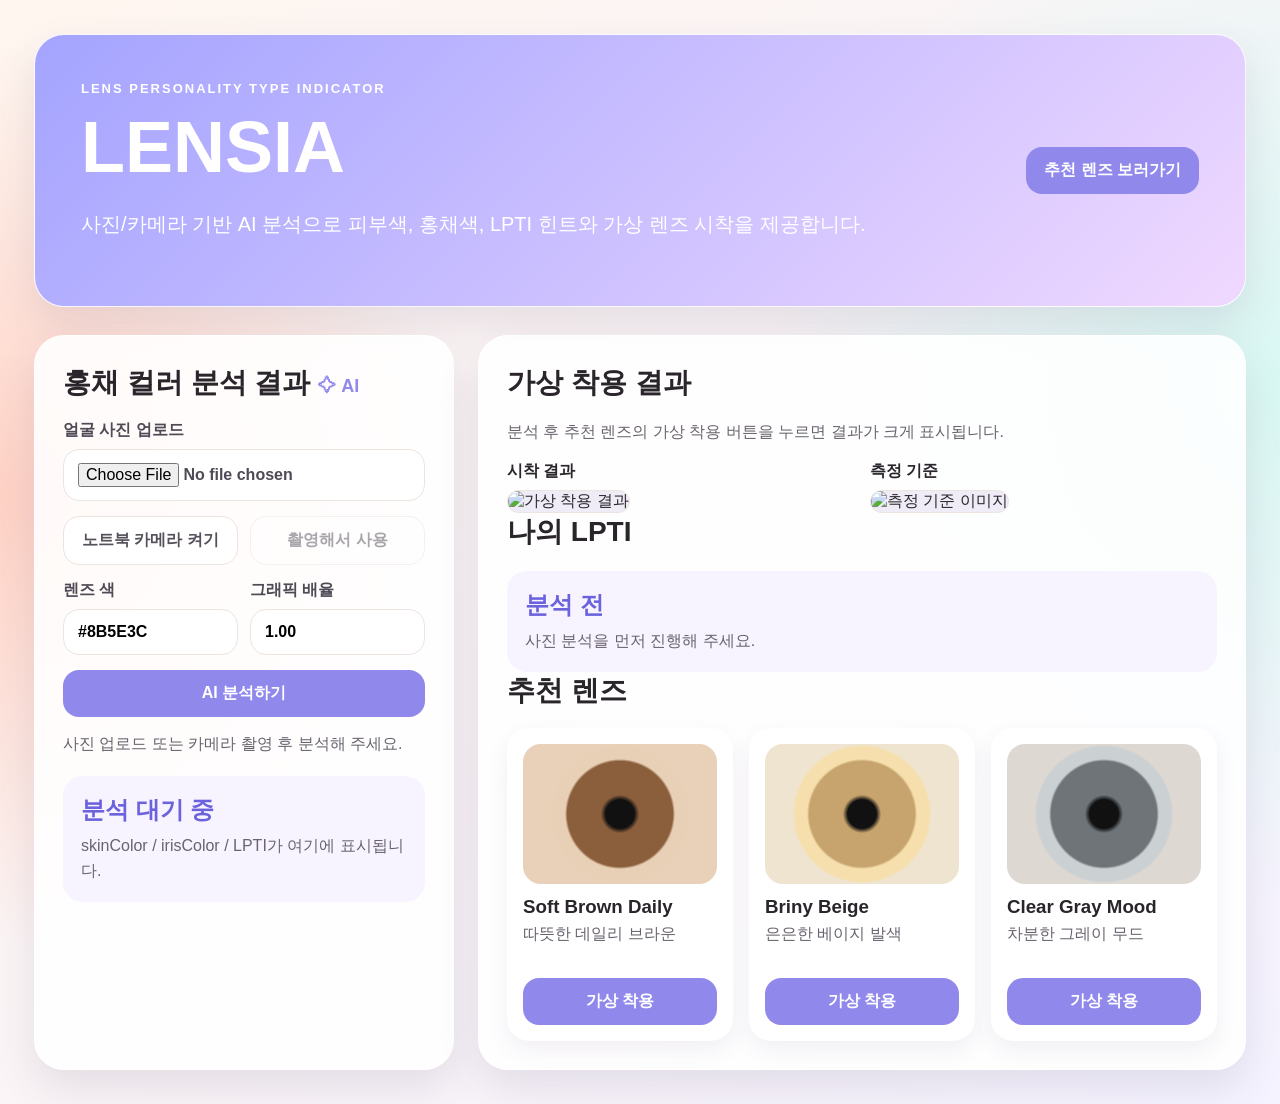
==== index.html @ 3754fb77 "Add LENSIA MVP" ====
<!doctype html>
<html lang="ko">
<head>
  <meta charset="UTF-8" />
  <meta name="viewport" content="width=device-width, initial-scale=1.0" />
  <title>LENSIA | AI 렌즈 추천 키오스크</title>
  <link rel="stylesheet" href="style.css" />
</head>
<body>
  <main class="shell">
    <section class="hero card">
      <div>
        <p class="eyebrow">LENS PERSONALITY TYPE INDICATOR</p>
        <h1>LENSIA</h1>
        <p>사진/카메라 기반 AI 분석으로 피부색, 홍채색, LPTI 힌트와 가상 렌즈 시착을 제공합니다.</p>
      </div>
      <button id="go-result" class="primary">추천 렌즈 보러가기</button>
    </section>

    <section id="result" class="layout">
      <aside class="card panel">
        <h2>홍채 컬러 분석 결과 <span>✧ AI</span></h2>
        <form id="ai-form" class="form">
          <label>얼굴 사진 업로드
            <input id="image-input" name="image" type="file" accept=".jpg,.jpeg,.png,image/jpeg,image/png" />
          </label>
          <div class="camera">
            <video id="camera-preview" autoplay playsinline muted></video>
            <canvas id="camera-canvas"></canvas>
            <div class="row">
              <button id="camera-start" type="button" class="secondary">노트북 카메라 켜기</button>
              <button id="camera-capture" type="button" class="secondary" disabled>촬영해서 사용</button>
            </div>
          </div>
          <div class="row">
            <label>렌즈 색
              <input name="lens_color" value="#8B5E3C" />
            </label>
            <label>그래픽 배율
              <input name="graphic_scale" type="number" min="0.5" max="1.6" step="0.01" value="1.00" />
            </label>
          </div>
          <button id="analyze-button" class="primary" type="submit">AI 분석하기</button>
          <p id="status">사진 업로드 또는 카메라 촬영 후 분석해 주세요.</p>
        </form>

        <div id="summary" class="summary">
          <b>분석 대기 중</b>
          <span>skinColor / irisColor / LPTI가 여기에 표시됩니다.</span>
        </div>
      </aside>

      <section class="card panel">
        <h2>가상 착용 결과</h2>
        <p id="tryon-help">분석 후 추천 렌즈의 가상 착용 버튼을 누르면 결과가 크게 표시됩니다.</p>
        <div class="tryon-grid">
          <figure>
            <figcaption>시착 결과</figcaption>
            <img id="tryon-image" src="" alt="가상 착용 결과" />
          </figure>
          <figure>
            <figcaption>측정 기준</figcaption>
            <img id="annotated-image" src="" alt="측정 기준 이미지" />
          </figure>
        </div>

        <h2>나의 LPTI</h2>
        <article class="type-box">
          <strong id="type-code">분석 전</strong>
          <span id="type-full">사진 분석을 먼저 진행해 주세요.</span>
        </article>

        <h2>추천 렌즈</h2>
        <div class="products">
          <article class="product">
            <div class="lens brown"></div>
            <h3>Soft Brown Daily</h3>
            <p>따뜻한 데일리 브라운</p>
            <button class="try-button" data-lens-color="#8B5E3C">가상 착용</button>
          </article>
          <article class="product">
            <div class="lens beige"></div>
            <h3>Briny Beige</h3>
            <p>은은한 베이지 발색</p>
            <button class="try-button" data-lens-color="#C7A46D">가상 착용</button>
          </article>
          <article class="product">
            <div class="lens gray"></div>
            <h3>Clear Gray Mood</h3>
            <p>차분한 그레이 무드</p>
            <button class="try-button" data-lens-color="#6E7478">가상 착용</button>
          </article>
        </div>
      </section>
    </section>
  </main>
  <div id="toast" class="toast"></div>
  <script src="script.js"></script>
</body>
</html>
---- style.css ----
:root {
  --ink: #29252b;
  --muted: #69636e;
  --primary: #9188ec;
  --line: #ece4df;
  --card: rgba(255, 255, 255, 0.88);
}

* { box-sizing: border-box; }
body {
  margin: 0;
  min-height: 100vh;
  font-family: "Noto Sans KR", Arial, sans-serif;
  color: var(--ink);
  background:
    radial-gradient(circle at 0% 45%, #ffd2c5 0, transparent 32%),
    radial-gradient(circle at 100% 35%, #d9f8f3 0, transparent 35%),
    linear-gradient(135deg, #fff6ef, #f5f3ff);
}
.shell { max-width: 1320px; margin: 0 auto; padding: 34px; }
.card {
  background: var(--card);
  border: 1px solid rgba(255, 255, 255, 0.9);
  border-radius: 30px;
  box-shadow: 0 18px 42px rgba(73, 58, 100, 0.12);
}
.hero {
  min-height: 260px;
  padding: 46px;
  display: flex;
  justify-content: space-between;
  align-items: center;
  background: linear-gradient(135deg, #a4a4ff, #f0d9ff);
  color: white;
}
.eyebrow { margin: 0 0 10px; font-size: 13px; font-weight: 800; letter-spacing: 2px; }
h1 { margin: 0; font-size: 72px; }
h2 { margin: 0 0 18px; font-size: 28px; }
h2 span { color: var(--primary); font-size: 18px; }
.hero p:not(.eyebrow) { font-size: 20px; line-height: 1.6; }
.layout { display: grid; grid-template-columns: 420px 1fr; gap: 24px; margin-top: 28px; }
.panel { padding: 28px; }
.form { display: grid; gap: 15px; }
label { display: grid; gap: 8px; font-weight: 800; color: #4f4a55; }
input {
  width: 100%;
  border: 1px solid var(--line);
  border-radius: 16px;
  padding: 13px 14px;
  font: inherit;
  background: white;
}
button {
  border: 0;
  border-radius: 16px;
  padding: 13px 18px;
  font: inherit;
  font-weight: 800;
  cursor: pointer;
}
.primary { background: var(--primary); color: white; }
.secondary { background: white; color: #56505b; border: 1px solid var(--line); }
button:disabled { opacity: 0.5; cursor: wait; }
.row { display: grid; grid-template-columns: 1fr 1fr; gap: 12px; }
#status { margin: 0; color: var(--muted); line-height: 1.5; }
#status.error { color: #b00020; font-weight: 800; }
.camera { display: grid; gap: 10px; }
video { display: none; width: 100%; border-radius: 18px; background: #eee; }
video.active { display: block; }
canvas { display: none; }
.summary, .type-box {
  margin-top: 20px;
  padding: 18px;
  border-radius: 20px;
  background: #f8f4ff;
  display: grid;
  gap: 8px;
}
.summary b, .type-box strong { color: #6b62dd; font-size: 24px; }
.summary span, .type-box span, #tryon-help { color: var(--muted); line-height: 1.55; }
.tryon-grid { display: grid; grid-template-columns: 1fr 1fr; gap: 16px; }
figure { margin: 0; }
figcaption { margin-bottom: 8px; font-weight: 800; }
.tryon-grid img {
  width: 100%;
  height: 340px;
  object-fit: cover;
  border-radius: 22px;
  background: #f0ecf7;
  border: 1px solid var(--line);
}
.products { display: grid; grid-template-columns: repeat(3, 1fr); gap: 16px; margin-top: 14px; }
.product {
  padding: 16px;
  border-radius: 22px;
  background: white;
  box-shadow: 0 9px 22px rgba(73, 67, 92, 0.08);
}
.product h3 { margin: 12px 0 6px; }
.product p { min-height: 42px; margin: 0 0 12px; color: var(--muted); }
.product button { width: 100%; background: var(--primary); color: white; }
.lens {
  height: 140px;
  border-radius: 18px;
  background: radial-gradient(circle, #111 0 12%, #8b5e3c 16% 44%, #e7d0b5 46% 56%, transparent 58%), #e9d1b9;
}
.lens.beige { background: radial-gradient(circle, #111 0 12%, #c7a46d 16% 44%, #f6dfac 46% 56%, transparent 58%), #efe4cf; }
.lens.gray { background: radial-gradient(circle, #111 0 12%, #6e7478 16% 44%, #cbd0d2 46% 56%, transparent 58%), #ddd8d2; }
.toast {
  position: fixed;
  left: 50%;
  bottom: 26px;
  transform: translateX(-50%);
  padding: 13px 20px;
  border-radius: 16px;
  color: white;
  background: rgba(36, 32, 42, 0.92);
  opacity: 0;
  transition: 0.2s;
}
.toast.show { opacity: 1; }
@media (max-width: 900px) {
  .layout, .tryon-grid, .products, .row { grid-template-columns: 1fr; }
  .hero { display: block; }
}
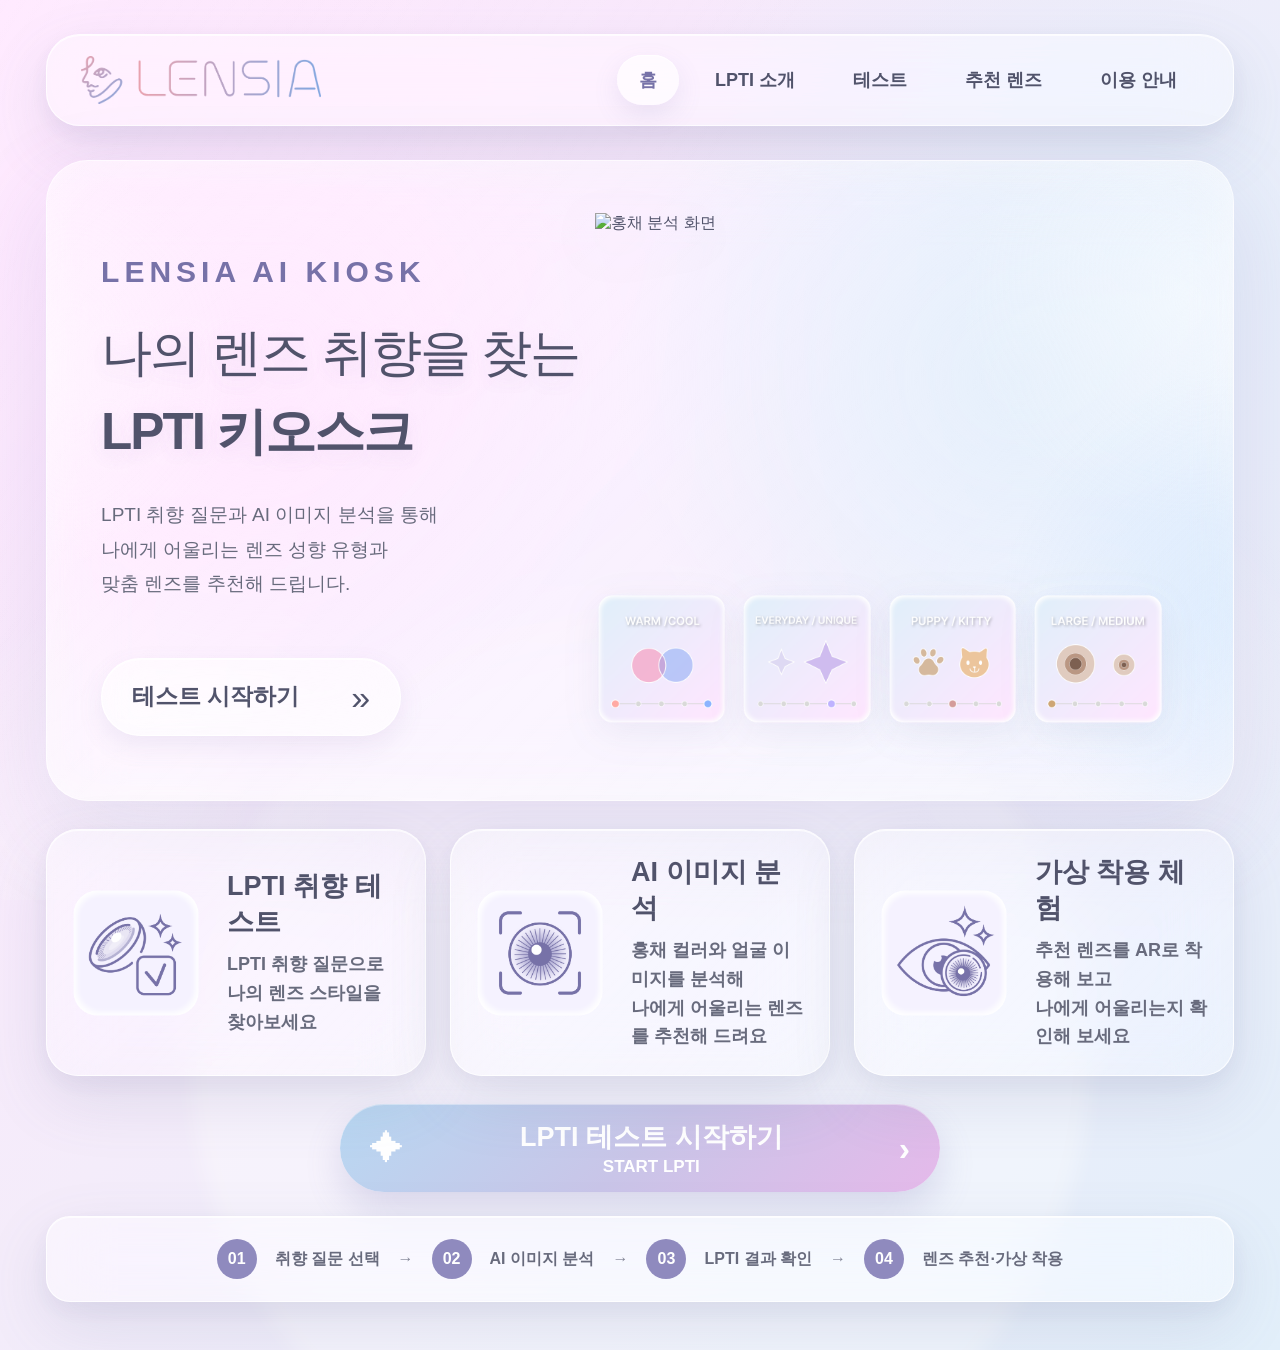
==== commit 51b509b3: "Apply original LENSIA UI and AI integration" ====
--- a/index.html
+++ b/index.html
@@ -3,98 +3,366 @@
 <head>
   <meta charset="UTF-8" />
   <meta name="viewport" content="width=device-width, initial-scale=1.0" />
-  <title>LENSIA | AI 렌즈 추천 키오스크</title>
-  <link rel="stylesheet" href="style.css" />
+  <meta name="description" content="나의 렌즈 취향을 찾는 LPTI 키오스크" />
+  <title>LENSIA | LPTI Kiosk</title>
+
+  <link rel="stylesheet" href="./css/style.css" />
+  <link rel="stylesheet" href="./css/result.css" />
 </head>
 <body>
-  <main class="shell">
-    <section class="hero card">
-      <div>
-        <p class="eyebrow">LENS PERSONALITY TYPE INDICATOR</p>
-        <h1>LENSIA</h1>
-        <p>사진/카메라 기반 AI 분석으로 피부색, 홍채색, LPTI 힌트와 가상 렌즈 시착을 제공합니다.</p>
-      </div>
-      <button id="go-result" class="primary">추천 렌즈 보러가기</button>
-    </section>
-
-    <section id="result" class="layout">
-      <aside class="card panel">
-        <h2>홍채 컬러 분석 결과 <span>✧ AI</span></h2>
-        <form id="ai-form" class="form">
-          <label>얼굴 사진 업로드
-            <input id="image-input" name="image" type="file" accept=".jpg,.jpeg,.png,image/jpeg,image/png" />
-          </label>
-          <div class="camera">
-            <video id="camera-preview" autoplay playsinline muted></video>
-            <canvas id="camera-canvas"></canvas>
-            <div class="row">
-              <button id="camera-start" type="button" class="secondary">노트북 카메라 켜기</button>
-              <button id="camera-capture" type="button" class="secondary" disabled>촬영해서 사용</button>
-            </div>
-          </div>
-          <div class="row">
-            <label>렌즈 색
-              <input name="lens_color" value="#8B5E3C" />
-            </label>
-            <label>그래픽 배율
-              <input name="graphic_scale" type="number" min="0.5" max="1.6" step="0.01" value="1.00" />
-            </label>
-          </div>
-          <button id="analyze-button" class="primary" type="submit">AI 분석하기</button>
-          <p id="status">사진 업로드 또는 카메라 촬영 후 분석해 주세요.</p>
-        </form>
-
-        <div id="summary" class="summary">
-          <b>분석 대기 중</b>
-          <span>skinColor / irisColor / LPTI가 여기에 표시됩니다.</span>
+  <div class="page-shell">
+    <header class="topbar glass-card">
+      <button class="brand" data-page="home" aria-label="홈으로 이동">
+        <img
+          src="assets/lensia-logo.png"
+          alt="LENSIA"
+          class="brand-logo"
+        />
+      </button>
+
+      <nav class="nav" aria-label="주요 메뉴">
+        <button class="nav-link active" data-page="home">홈</button>
+        <button class="nav-link" type="button" data-intro="main">LPTI 소개</button>
+        <button class="nav-link" data-page="quiz">테스트</button>
+        <button class="nav-link" data-page="result">추천 렌즈</button>
+        <button class="nav-link" data-scroll="guide">이용 안내</button>
+      </nav>
+
+      <button class="mobile-menu" type="button" aria-label="모바일 메뉴 열기">☰</button>
+    </header>
+
+    <main>
+    <section id="home-page" class="page active-page">
+      <section class="home-hero">
+        <div class="hero-copy">
+          <p class="hero-kicker">LENSIA AI KIOSK</p>
+          <h1 class="hero-title">
+            <span class="hero-title-line">나의 렌즈 취향을 찾는</span>
+            <span class="hero-title-line hero-title-lpti">LPTI 키오스크</span>
+          </h1>
+          <p class="hero-desc">
+            <span class="hero-desc-desktop">
+              LPTI 취향 질문과 AI 이미지 분석을 통해
+            </span>
+            <span class="hero-desc-desktop">
+              나에게 어울리는 렌즈 성향 유형과
+            </span>
+            <span class="hero-desc-desktop">
+              맞춤 렌즈를 추천해 드립니다.
+            </span>
+
+            <span class="hero-desc-mobile">
+              LPTI 취향 질문과 AI 이미지 분석을 통해 나에게 어울리는
+            </span>
+            <span class="hero-desc-mobile">
+              렌즈 성향 유형과 맞춤 렌즈를 추천드립니다.
+            </span>
+          </p>
+
+          <button class="hero-cta" data-page="quiz" type="button">
+            <span>테스트 시작하기</span>
+            <b>»</b>
+          </button>
         </div>
-      </aside>
-
-      <section class="card panel">
-        <h2>가상 착용 결과</h2>
-        <p id="tryon-help">분석 후 추천 렌즈의 가상 착용 버튼을 누르면 결과가 크게 표시됩니다.</p>
-        <div class="tryon-grid">
-          <figure>
-            <figcaption>시착 결과</figcaption>
-            <img id="tryon-image" src="" alt="가상 착용 결과" />
-          </figure>
-          <figure>
-            <figcaption>측정 기준</figcaption>
-            <img id="annotated-image" src="" alt="측정 기준 이미지" />
-          </figure>
+
+        <div class="hero-visual-collage">
+  <img
+    src="assets/analysis-panel.png"
+    alt="홍채 분석 화면"
+    class="visual analysis-image"
+  />
+
+  <div class="result-card-row">
+  <button class="result-card-button" type="button" data-intro="wc">
+    <img
+      src="assets/card-wc.png"
+      class="result-card"
+      alt="Warm Cool 유형"
+    />
+  </button>
+
+  <button class="result-card-button" type="button" data-intro="eu">
+    <img
+      src="assets/card-eu.png"
+      class="result-card"
+      alt="Everyday Unique 유형"
+    />
+  </button>
+
+  <button class="result-card-button" type="button" data-intro="pk">
+    <img
+      src="assets/card-pk.png"
+      class="result-card"
+      alt="Puppy Kitty 유형"
+    />
+  </button>
+
+  <button
+    class="result-card-button"
+    type="button"
+    data-intro="lm"
+    aria-label="Large Medium 소개 보기"
+  >
+    <img
+      src="assets/card-lm.png"
+      class="result-card"
+      alt="Large Medium 유형"
+    />
+  </button>
+</div>
+
+</div>
+      </section>
+
+        <section id="intro" class="feature-grid">
+          <article class="feature-card glass-card">
+            <div class="feature-image-box">
+              <img
+                src="assets/feature-test.png"
+                alt="LPTI 취향 테스트"
+                class="feature-image"
+              />
+            </div>
+
+            <div>
+              <h2>LPTI 취향 테스트</h2>
+              <p>
+                LPTI 취향 질문으로<br />
+                나의 렌즈 스타일을 찾아보세요
+              </p>
+            </div>
+          </article>
+          
+          <article class="feature-card glass-card">
+            <div class="feature-image-box">
+              <img
+                src="assets/feature-analysis.png"
+                alt="AI 이미지 분석"
+                class="feature-image"
+              />
+            </div>
+
+            <div>
+              <h2>AI 이미지 분석</h2>
+              <p>
+                홍채 컬러와 얼굴 이미지를 분석해<br />
+                나에게 어울리는 렌즈를 추천해 드려요
+              </p>
+            </div>
+          </article>
+
+          <article class="feature-card glass-card">
+            <div class="feature-image-box">
+              <img
+                src="assets/feature-ar.png"
+                alt="가상 착용 체험"
+                class="feature-image"
+              />
+            </div>
+
+            <div>
+              <h2>가상 착용 체험</h2>
+              <p>
+                추천 렌즈를 AR로 착용해 보고<br />
+                나에게 어울리는지 확인해 보세요
+              </p>
+            </div>
+          </article>
+        </section>
+
+        <button class="cta" data-page="quiz">
+          <span>✦</span>
+          <div>
+            <strong>LPTI 테스트 시작하기</strong>
+            <small>START LPTI</small>
+          </div>
+          <b>›</b>
+        </button>
+
+        <section id="guide" class="guide-card glass-card">
+          <span>01</span><p>취향 질문 선택</p><b>→</b>
+          <span>02</span><p>AI 이미지 분석</p><b>→</b>
+          <span>03</span><p>LPTI 결과 확인</p><b>→</b>
+          <span>04</span><p>렌즈 추천·가상 착용</p>
+        </section>
+      </section>
+
+      <section id="intro-page" class="page">
+        <div id="intro-root"></div>
+      </section>
+
+      <section id="quiz-page" class="page">
+        <section class="quiz-shell glass-card">
+          <div class="quiz-header">
+            <div>
+              <p class="eyebrow">LPTI TEST</p>
+              <h1>당신의 렌즈 취향을 알려주세요</h1>
+            </div>
+            <button class="ghost-button" data-page="home">처음으로</button>
+          </div>
+
+          <div class="progress-wrap">
+            <div class="progress-meta"><span id="progress-label">01 / 04</span><b id="progress-percent">25%</b></div>
+            <div class="progress-track"><span id="progress-bar"></span></div>
+          </div>
+
+          <div id="question-card" class="question-card">
+            <p class="question-kicker">QUESTION 01</p>
+            <h2 id="question-title"></h2>
+            <p id="question-description" class="question-description"></p>
+            <div id="answer-grid" class="answer-grid"></div>
+          </div>
+
+          <div class="quiz-actions">
+            <button id="prev-question" class="secondary-button" type="button">이전</button>
+            <button id="next-question" class="primary-button" type="button" disabled>다음</button>
+          </div>
+        </section>
+      </section>
+
+      <section id="result-page" class="page">
+        <section class="result-layout">
+          <aside class="iris-panel glass-card">
+            <div class="section-heading">
+              <h2>홍채 컬러 분석 결과</h2>
+              <span>✧ AI</span>
+            </div>
+
+            <form id="ai-upload-form" class="ai-upload-form">
+              <label>
+                얼굴 사진 업로드
+                <input id="ai-image-input" name="image" type="file" accept=".jpg,.jpeg,.png,image/jpeg,image/png" />
+              </label>
+              <div class="camera-box">
+                <video id="camera-preview" class="camera-preview" autoplay playsinline muted></video>
+                <canvas id="camera-canvas" class="camera-canvas"></canvas>
+                <div class="camera-actions">
+                  <button id="camera-start" class="secondary-button" type="button">노트북 카메라 켜기</button>
+                  <button id="camera-capture" class="secondary-button" type="button" disabled>촬영해서 사용</button>
+                </div>
+              </div>
+              <div class="ai-upload-row">
+                <label>
+                  렌즈 색
+                  <input name="lens_color" type="text" value="#8B5E3C" />
+                </label>
+                <label>
+                  그래픽 배율
+                  <input name="graphic_scale" type="number" min="0.5" max="1.6" step="0.01" value="1.00" />
+                </label>
+              </div>
+              <button id="ai-analyze-button" class="primary-button" type="submit">AI 분석하기</button>
+              <p id="ai-status" class="ai-status">사진을 업로드하거나 카메라로 촬영하면 결과가 반영됩니다.</p>
+            </form>
+
+            <img id="ai-preview-image" class="iris-image" src="assets/iris.png" alt="분석된 홍채 또는 가상 시착 이미지" />
+
+            <div id="ai-swatches" class="swatches">
+              <span style="--sw:#5a3010">5A3010</span>
+              <span style="--sw:#836853">836853</span>
+              <span style="--sw:#c9894a">C9894A</span>
+              <span style="--sw:#7b4c29">7B4C29</span>
+            </div>
+
+            <div id="ai-summary" class="ai-summary">
+              <b>분석 대기 중</b>
+              <span>skinColor / irisColor / LPTI가 여기에 표시됩니다.</span>
+            </div>
+
+            <h3>컬러 분포</h3>
+            <div class="bars">
+              <div class="bar-row"><div class="bar-track"><div class="bar-fill" style="--w:45%;--c:#65330f"></div><b>Coffee Brown</b></div><span>45%</span></div>
+              <div class="bar-row"><div class="bar-track"><div class="bar-fill" style="--w:35%;--c:#927a67"></div><b>Beige Brown</b></div><span>35%</span></div>
+              <div class="bar-row"><div class="bar-track"><div class="bar-fill" style="--w:15%;--c:#d39049"></div><b>Amber Brown</b></div><span>15%</span></div>
+              <div class="bar-row"><div class="bar-track"><div class="bar-fill" style="--w:5%;--c:#a7a7aa"></div><b>Other</b></div><span>5%</span></div>
+            </div>
+          </aside>
+
+          <section class="lpti-panel glass-card">
+            <div class="result-topbar">
+              <h2>나의 LPTI</h2>
+              <button class="save-button" type="button">결과 저장</button>
+            </div>
+
+            <div class="result-summary">
+              <article class="type-card">
+                <div class="type-card-top"><span>BEST MATCH</span><b id="match-score">92%</b></div>
+                <strong id="type-code">WEPL</strong>
+                <small id="type-full">Warm Everyday Puppy Large</small>
+                <h3 id="type-name">포근한 밀크 브라운 타입</h3>
+                <div class="palette"><i></i><i></i><i></i><i></i></div>
+              </article>
+
+              <div class="axis-panel">
+                <div class="axis-row"><b>Warm</b><div class="axis warm"><span id="axis-wc"></span></div><b>Cool</b></div>
+                <div class="axis-row"><b>Everyday</b><div class="axis everyday"><span id="axis-eu"></span></div><b>Unique</b></div>
+                <div class="axis-row"><b>Puppy</b><div class="axis puppy"><span id="axis-pk"></span></div><b>Kitty</b></div>
+                <div class="axis-row"><b>Large</b><div class="axis size"><span id="axis-lm"></span></div><b>Medium</b></div>
+              </div>
+            </div>
+
+            <div class="recommend-heading">
+              <h2>추천 렌즈</h2>
+              <p id="type-description">따뜻하고 부드러운 인상을 살려주는 자연스러운 브라운 렌즈를 추천해요.</p>
+            </div>
+
+            <section id="tryon-result-panel" class="tryon-result-panel">
+              <div>
+                <p class="eyebrow">VIRTUAL TRY-ON</p>
+                <h2>가상 착용 결과</h2>
+                <p id="tryon-help">사진 업로드 또는 카메라 촬영 후 추천 렌즈의 가상 착용 버튼을 누르면 여기에 크게 표시됩니다.</p>
+              </div>
+              <div class="tryon-images">
+                <figure>
+                  <figcaption>시착 결과</figcaption>
+                  <img id="tryon-result-image" src="assets/iris.png" alt="가상 착용 결과" />
+                </figure>
+                <figure>
+                  <figcaption>측정 기준</figcaption>
+                  <img id="tryon-annotated-image" src="assets/iris.png" alt="눈 위치 측정 이미지" />
+                </figure>
+              </div>
+            </section>
+
+            <div class="product-grid">
+              <article class="product-card">
+                <span class="best-label">BEST</span>
+                <img src="assets/lens1.png" alt="디오네 소프트 브라운 렌즈" />
+                <h3>젬아워 디오네 소프트 브라운</h3>
+                <p>따뜻한 인상을 살리는 자연스럽고 맑은 브라운</p>
+                <div class="meta"><span>14.2mm</span><span>KRW 25,000</span></div>
+                <div class="product-actions"><button class="try-button" data-lens-color="#8B5E3C">✦ 가상 착용</button><button class="detail-button">상세 보기</button></div>
+              </article>
+
+              <article class="product-card">
+                <img src="assets/lens2.png" alt="브리니 베이지 렌즈" />
+                <h3>마이피프 피픈 브리니 베이지</h3>
+                <p>반짝이는 글리터와 부드러운 베이지 컬러의 조화</p>
+                <div class="meta"><span>14.0mm</span><span>KRW 28,000</span></div>
+                <div class="product-actions"><button class="try-button" data-lens-color="#C7A46D">✦ 가상 착용</button><button class="detail-button">상세 보기</button></div>
+              </article>
+
+              <article class="product-card">
+                <img src="assets/lens3.png" alt="밀크앤티 크림모카 렌즈" />
+                <h3>츄렌즈 밀크앤티 크림모카</h3>
+                <p>데일리로 착용하기 좋은 차분한 밀크 브라운</p>
+                <div class="meta"><span>13.8mm</span><span>KRW 22,000</span></div>
+                <div class="product-actions"><button class="try-button" data-lens-color="#6B4A35">✦ 가상 착용</button><button class="detail-button">상세 보기</button></div>
+              </article>
+            </div>
+          </section>
+        </section>
+
+        <div class="result-actions">
+          <button id="restart-test" class="result-action-button" type="button">↻ 처음부터 다시 하기</button>
+          <button class="result-action-button" data-page="quiz">✦ 다른 스타일 테스트하기</button>
         </div>
-
-        <h2>나의 LPTI</h2>
-        <article class="type-box">
-          <strong id="type-code">분석 전</strong>
-          <span id="type-full">사진 분석을 먼저 진행해 주세요.</span>
-        </article>
-
-        <h2>추천 렌즈</h2>
-        <div class="products">
-          <article class="product">
-            <div class="lens brown"></div>
-            <h3>Soft Brown Daily</h3>
-            <p>따뜻한 데일리 브라운</p>
-            <button class="try-button" data-lens-color="#8B5E3C">가상 착용</button>
-          </article>
-          <article class="product">
-            <div class="lens beige"></div>
-            <h3>Briny Beige</h3>
-            <p>은은한 베이지 발색</p>
-            <button class="try-button" data-lens-color="#C7A46D">가상 착용</button>
-          </article>
-          <article class="product">
-            <div class="lens gray"></div>
-            <h3>Clear Gray Mood</h3>
-            <p>차분한 그레이 무드</p>
-            <button class="try-button" data-lens-color="#6E7478">가상 착용</button>
-          </article>
-        </div>
-      </section>
-    </section>
-  </main>
-  <div id="toast" class="toast"></div>
-  <script src="script.js"></script>
+      </section>
+    </main>
+  </div>
+
+  <div id="toast" class="toast" role="status" aria-live="polite"></div>
+  <script src="./js/script.js"></script>
+  <script src="./js/result.js"></script>
 </body>
 </html>
--- a/css/style.css
+++ b/css/style.css
@@ -0,0 +1,2790 @@
+/*
+  LENSIA 공통 / 홈 / 소개 / 테스트 스타일
+  기존 CSS에서 결과 페이지 전용 선택자만 result.css로 분리했습니다.
+*/
+
+:root {--ink: #2f2d31;
+  --muted: #69666e;
+  --primary: #8f8df7;
+  --primary-deep: #7776e8;
+  --primary-soft: #d9dcff;
+  --card: rgba(255, 255, 255, 0.84);
+  --line: rgba(132, 128, 170, 0.18);
+  --shadow: 0 18px 42px rgba(89, 78, 117, 0.14), 0 5px 12px rgba(89, 78, 117, 0.08);}
+
+@font-face {
+font-family: "Pretendard";
+  src: url("https://cdn.jsdelivr.net/gh/projectnoonnu/pretendard@1.0/Pretendard-Regular.woff2")
+    format("woff2");
+  font-weight: 100;
+  font-style: Normal;
+  font-display: swap;
+}
+
+/* 나머지 200~900 동일 */
+
+* {box-sizing: border-box;}
+
+html {scroll-behavior: smooth;}
+
+body {margin: 0;
+  min-height: 100vh;
+  color: var(--ink);
+  font-family:
+    "Pretendard",
+    -apple-system,
+    BlinkMacSystemFont,
+    "Segoe UI",
+    sans-serif;
+
+  background: linear-gradient(
+    135deg,
+    #FFE6FF 0%,
+    #E2EFFA 100%
+  );}
+
+button {font: inherit;}
+
+button:focus-visible {outline: 4px solid rgba(121, 119, 232, 0.24);
+  outline-offset: 3px;}
+
+.page-shell {position: relative;
+  min-height: 100vh;
+  overflow: hidden;
+  padding: 34px 3.6vw 48px;}
+
+.page-shell::after {content: "";
+  position: fixed;
+  z-index: -1;
+  width: 920px;
+  height: 920px;
+  left: 50%;
+  bottom: -610px;
+  transform: translateX(-50%);
+  border-radius: 50%;
+  background: rgba(255, 255, 255, 0.44);}
+
+.glass-card {background: var(--card);
+  border: 1px solid rgba(255, 255, 255, 0.86);
+  box-shadow: var(--shadow);
+  backdrop-filter: blur(18px);
+  -webkit-backdrop-filter: blur(18px);}
+
+.topbar {height: 100px;
+  max-width: 1740px;
+  margin: 0 auto 28px;
+  padding: 0 46px;
+  border-radius: 28px;
+  display: flex;
+  align-items: center;
+  justify-content: space-between;}
+
+.brand {border:0;
+  background:none;
+  display:flex;
+  align-items:center;
+  padding:0;
+  cursor:pointer;}
+
+.brand-logo {display:block;
+  width:320px;
+  height:auto;
+  object-fit:contain;}
+
+.brand-symbol {font-size: 44px;
+  transform: rotate(-18deg);}
+
+.brand-name {font-size: 40px;
+  font-weight: 600;
+  letter-spacing: 0.5px;}
+
+.nav {display: flex;
+  align-items: center;
+  gap: 44px;}
+
+.nav-link {border: 0;
+  background: transparent;
+  color: #444444;
+  font-size: 22px;
+  font-weight: 700;
+  padding: 14px 18px;
+  border-radius: 24px;
+  cursor: pointer;
+  transition: 0.22s ease;}
+
+.nav-link:hover {color: var(--primary-deep);
+  transform: translateY(-1px);}
+
+.nav-link.active {color: var(--primary-deep);
+  background: rgba(255, 255, 255, 0.7);
+  box-shadow: 0 8px 20px rgba(116, 111, 179, 0.14);}
+
+.mobile-menu {display: none;
+  border: 0;
+  background: none;
+  font-size: 28px;}
+
+main {max-width: 1740px;
+  margin: 0 auto;}
+
+.page {display: none;}
+
+.active-page {display: block;
+  animation: fade 0.35s ease;}
+
+@keyframes fade {
+from {
+    opacity: 0.15;
+    transform: translateY(10px);
+  }
+
+  to {
+    opacity: 1;
+    transform: none;
+  }
+}
+
+.hero {position: relative;
+  height: 410px;
+  overflow: hidden;
+  border-radius: 36px;
+  padding: 56px 96px;
+  background: linear-gradient(112deg, #E2EFFA,#FFE6FF);}
+
+.hero::after {content: "";
+  position: absolute;
+  right: 28%;
+  bottom: -160px;
+  width: 420px;
+  height: 420px;
+  border-radius: 50%;
+  border: 2px solid rgba(255, 255, 255, 0.34);}
+
+.hero-copy {position: relative;
+  z-index: 3;}
+
+/* 홈 오른쪽 분석 이미지 묶음 */
+
+.hero-visual-collage {position: relative;
+  width: 100%;
+  max-width: 640px;
+  height: 500px;
+  margin: 0px auto;}
+
+/* 분석 패널 */
+
+.hero-visual-collage .analysis-image {position: absolute;
+  width: 110%;
+  height: auto;
+  top: -110px;
+  transform: translateX(-14%);
+  object-fit: contain;
+  filter: drop-shadow(0 14px 28px rgba(75, 84, 140, 0.1));}
+
+/* 카드 네 장 전체 묶음 */
+
+.result-card-row {position: absolute;
+  width: 140%;
+  gap: 0px;
+  left: 40%;
+  bottom: -95px;
+  transform: translateX(-50%);
+
+  display: grid;
+  grid-template-columns: repeat(4, 1fr);
+  align-items: end;
+  gap: 16px;}
+
+/* 카드 각각 */
+
+.result-card-row .result-card {position: static;
+  display: block;
+  width: 100%;
+  height: auto;
+  object-fit: contain;
+  filter: drop-shadow(0 10px 18px rgba(75, 84, 140, 0.08));}
+
+.eyebrow {margin: 0 0 12px;
+  color: #7776ca;
+  font-size: 14px;
+  font-weight: 800;
+  letter-spacing: 2.7px;}
+
+.hero h1 {margin: 0 0 24px;
+  color: white;
+  font-size: clamp(50px, 4.1vw, 72px);
+  line-height: 1.18;
+  font-weight: 800;
+  text-shadow: 0 7px 16px rgba(75, 68, 126, 0.24);}
+
+.hero-description {margin: 0;
+  color: white;
+  font-size: 24px;
+  line-height: 1.55;
+  font-weight: 600;
+  text-shadow: 0 4px 12px rgba(75, 68, 126, 0.18);}
+
+.device-stage {position: absolute;
+  right: 70px;
+  bottom: -34px;
+  width: 520px;
+  height: 390px;
+  z-index: 2;}
+
+.device {position: absolute;
+  width: 220px;
+  height: 360px;
+  padding: 28px 18px 18px;
+  border: 9px solid #34323b;
+  border-radius: 30px;
+  background: #fafafe;
+  box-shadow: 0 24px 35px rgba(47, 42, 78, 0.24);
+  text-align: center;}
+
+.device-left {left: 30px;
+  top: 18px;
+  transform: rotate(8deg);}
+
+.device-right {right: 18px;
+  top: 55px;
+  transform: rotate(12deg);}
+
+.device-notch {position: absolute;
+  width: 70px;
+  height: 13px;
+  left: 50%;
+  top: 7px;
+  transform: translateX(-50%);
+  background: #28262e;
+  border-radius: 10px;}
+
+.device small {display: block;
+  font-size: 10px;
+  margin-bottom: 10px;}
+
+.device strong {display: block;
+  font-size: 13px;
+  color: #6b69c5;}
+
+.avatar {width: 105px;
+  height: 105px;
+  margin: 14px auto;
+  border-radius: 50%;
+  background: linear-gradient(145deg, #fae4dd, #e8e8ff);
+  display: grid;
+  place-items: center;
+  font-size: 68px;
+  overflow: hidden;}
+
+.avatar.large {width: 126px;
+  height: 140px;
+  border-radius: 26px;}
+
+.mini-tags {display: flex;
+  justify-content: center;
+  gap: 4px;}
+
+.mini-tags i {font-style: normal;
+  font-size: 7px;
+  background: #f7ecdc;
+  padding: 4px;
+  border-radius: 8px;}
+
+.mini-lenses {display: flex;
+  justify-content: center;
+  gap: 8px;
+  margin-top: 16px;}
+
+.mini-lenses span {width: 30px;
+  height: 30px;
+  border-radius: 50%;
+  background: radial-gradient(circle, #fff 18%, #e1c390 28%, #9e6939 55%, #f9ead7 60%);
+  box-shadow: inset 0 0 0 1px rgba(74, 55, 40, 0.18);}
+
+.mini-slider {width: 100%;
+  height: 7px;
+  margin: 9px 0;
+  border-radius: 8px;
+  background: linear-gradient(90deg, #f5d6cd, #c0b7fc);}
+
+.feature-grid {display: grid;
+  grid-template-columns: repeat(3, 1fr);
+  gap: 26px;
+  margin-top: 28px;}
+
+.feature-card {min-height: 205px;
+  border-radius: 28px;
+  padding: 30px;
+  display: flex;
+  align-items: center;
+  gap: 26px;}
+
+.feature-icon {width: 130px;
+  height: 130px;
+  flex: 0 0 auto;
+  border-radius: 32px;
+  display: grid;
+  place-items: center;
+  font-size: 55px;
+  font-weight: 800;
+  color: #7673dd;
+  background: linear-gradient(145deg, #f1ecff, #fff);
+  box-shadow: inset 0 0 0 1px rgba(136, 130, 215, 0.08);}
+
+.quiz-icon {font-size: 66px;
+  color: #7876d8;}
+
+.iris-icon {border-radius: 50%;
+  color: #6c3f22;
+  background: radial-gradient(circle, #101010 0 12%, #6b3e22 14% 35%, #c99a63 38% 48%, #f5eadc 50% 58%, #eae8ff 60%);}
+
+.ar-icon {font-size: 34px;
+  background: linear-gradient(145deg, #e0f7f2, #efeaff);}
+
+.feature-card h2 {margin: 0 0 10px;
+  font-size: 27px;}
+
+.feature-card p {margin: 0;
+  color: #4e4a52;
+  font-size: 18px;
+  line-height: 1.6;
+  font-weight: 600;}
+
+.cta {width: 600px;
+  min-height: 98px;
+  margin: 28px auto 0;
+  padding: 14px 30px;
+  border: 0;
+  border-radius: 32px;
+  display: flex;
+  align-items: center;
+  justify-content: space-between;
+  color: white;
+  cursor: pointer;
+  background: linear-gradient(135deg, #B8D8F2,#E5B9EA);
+  box-shadow: 0 18px 28px rgba(94, 84, 187, 0.25);
+  transition: 0.22s ease;}
+
+.cta:hover {transform: translateY(-3px);
+  box-shadow: 0 22px 35px rgba(94, 84, 187, 0.3);}
+
+.cta>span,
+.cta>b {font-size: 34px;}
+
+.cta div {display: flex;
+  flex-direction: column;
+  align-items: center;}
+
+.cta strong {font-size: 27px;}
+
+.cta small {margin-top: 2px;
+  font-size: 17px;
+  font-weight: 700;}
+
+.guide-card {margin-top: 24px;
+  padding: 22px 30px;
+  border-radius: 24px;
+  display: flex;
+  align-items: center;
+  justify-content: center;
+  gap: 18px;
+  color: #5b5762;}
+
+.guide-card span {width: 40px;
+  height: 40px;
+  border-radius: 50%;
+  display: grid;
+  place-items: center;
+  color: white;
+  background: #9896ef;
+  font-weight: 800;}
+
+.guide-card p {margin: 0;
+  font-weight: 700;}
+
+.guide-card b {color: #aaa4b1;}
+
+.quiz-shell {min-height: 700px;
+  padding: 48px 56px;
+  border-radius: 36px;}
+
+.quiz-header {display: flex;
+  justify-content: space-between;
+  align-items: center;}
+
+.quiz-header h1 {margin: 0;
+  font-size: 38px;}
+
+.ghost-button,
+.secondary-button,
+.primary-button {border-radius: 50px;
+  padding: 14px 24px;
+  font-weight: 800;
+  cursor: pointer;}
+
+.ghost-button,
+.secondary-button {border: 1px solid var(--line);
+  background: rgba(255, 255, 255, 0.74);
+  color: #5d5964;}
+
+.primary-button {border: 0;
+  background: linear-gradient(135deg, #B8D8F2,#E5B9EA);
+  color: white;
+  min-width: 130px;}
+
+.primary-button:disabled {opacity: 0.42;
+  cursor: not-allowed;}
+
+.progress-wrap {max-width: 920px;
+  margin: 40px auto 28px;}
+
+.progress-meta {display: flex;
+  justify-content: space-between;
+  margin-bottom: 10px;
+  font-weight: 800;
+  color: #6f6c78;}
+
+.progress-track {height: 12px;
+  border-radius: 999px;
+  background: #ececf8;
+  overflow: hidden;}
+
+.progress-track span {display: block;
+  width: 25%;
+  height: 100%;
+  border-radius: inherit;
+  background: linear-gradient(90deg, #B8D8F2,#E5B9EA);
+  transition: width 0.25s ease;}
+
+.question-card {max-width: 1080px;
+  min-height: 440px;
+  margin: 0 auto;
+  padding: 46px;
+  border-radius: 30px;
+  background: rgba(255, 255, 255, 0.7);
+  border: 1px solid rgba(255, 255, 255, 0.8);
+  box-shadow: inset 0 0 0 1px rgba(132, 128, 170, 0.08);
+  text-align: center;}
+
+.question-kicker {margin: 0 0 10px;
+  color: var(--primary-deep);
+  font-weight: 800;
+  letter-spacing: 2px;}
+
+.question-card h2 {margin: 0;
+  font-size: 34px;}
+
+.question-description {margin: 12px 0 30px;
+  color: var(--muted);
+  font-size: 18px;}
+
+.answer-grid {display: grid;
+  grid-template-columns: repeat(2, 1fr);
+  gap: 24px;}
+
+.answer-card {border: 2px solid transparent;
+  background: white;
+  border-radius: 24px;
+  padding: 30px;
+  cursor: pointer;
+  text-align: left;
+  box-shadow: 0 10px 24px rgba(77, 69, 98, 0.08);
+  transition: 0.22s ease;}
+
+.answer-card:hover {transform: translateY(-3px);
+  border-color: #d7d8fb;}
+
+.answer-card.selected {border-color: #9292ef;
+  background: #f5f5ff;
+  box-shadow: 0 14px 28px rgba(107, 102, 182, 0.16);}
+
+.answer-card span {display: inline-grid;
+  place-items: center;
+  width: 54px;
+  height: 54px;
+  border-radius: 18px;
+  margin-bottom: 18px;
+  font-size: 25px;
+  background: #efefff;}
+
+.answer-card strong {display: block;
+  font-size: 24px;
+  margin-bottom: 8px;}
+
+.answer-card small {color: var(--muted);
+  font-size: 16px;
+  line-height: 1.5;}
+
+.quiz-actions {max-width: 1080px;
+  margin: 26px auto 0;
+  display: flex;
+  justify-content: space-between;}
+
+/* 데스크톱과 태블릿 사이 중간 폭 보정 */
+@media (max-width: 1450px) {
+  .home-hero {
+    padding: 70px 60px;
+    grid-template-columns: minmax(400px, 0.9fr) minmax(500px, 1.1fr);
+    gap: 36px;
+  }
+
+  .hero-title {
+    font-size: 52px;
+    line-height: 1.42;
+  }
+
+  .hero-desc {
+    font-size: 20px;
+  }
+
+  .hero-visual-collage {
+    max-width: 560px;
+    height: 460px;
+  }
+
+  .hero-visual-collage .analysis-image {
+    width: 100%;
+    top: -70px;
+    left: 50%;
+    transform: translateX(-50%);
+  }
+
+  .result-card-row {
+    width: 118%;
+    left: 50%;
+    bottom: -65px;
+    transform: translateX(-50%);
+    gap: 12px;
+  }
+}
+
+@media (max-width: 1350px) {
+.nav {gap: 16px;}
+
+.nav-link {font-size: 18px;
+    padding: 12px;}
+
+.hero {padding-left: 60px;}
+
+.device-stage {right: 25px;
+    transform: scale(0.9);
+    transform-origin: right bottom;}
+
+.feature-card {padding: 24px;}
+
+.feature-icon {width: 105px;
+    height: 105px;}
+}
+
+@media (max-width: 1180px) {
+  .home-hero {
+    padding: 64px 48px;
+    grid-template-columns: 1fr;
+    gap: 44px;
+  }
+
+  .hero-copy {
+    max-width: 720px;
+  }
+
+  .hero-visual {
+    height: 520px;
+  }
+
+  .hero-visual-collage {
+    max-width: 620px;
+    height: 500px;
+  }
+
+  .hero-visual-collage .analysis-image {
+    width: 100%;
+    top: 0;
+    left: 50%;
+    transform: translateX(-50%);
+  }
+
+  .result-card-row {
+    width: 105%;
+    left: 50%;
+    bottom: -30px;
+    transform: translateX(-50%);
+  }
+
+  .home-feature-row {
+    grid-template-columns: 1fr;
+  }
+}
+
+
+@media (max-width: 920px) {
+.page-shell {padding: 18px;}
+
+.topbar {height: 78px;
+    padding: 0 22px;
+    border-radius: 22px;}
+
+.brand-symbol {font-size: 30px;}
+
+.brand-name {font-size: 27px;}
+
+.nav {display: none;}
+
+.mobile-menu {display: block;}
+
+.hero {height: 690px;
+    padding: 42px 28px;}
+
+.hero h1 {font-size: 46px;}
+
+.hero-description {font-size: 19px;}
+
+.device-stage {right: 50%;
+    bottom: -20px;
+    transform: translateX(50%) scale(0.84);
+    transform-origin: center bottom;}
+
+.feature-grid {grid-template-columns: 1fr;}
+
+.feature-card {min-height: 170px;}
+
+.cta {width: 100%;}
+
+.guide-card {flex-wrap: wrap;}
+
+.quiz-shell {padding: 30px 20px;}
+
+.quiz-header h1 {font-size: 28px;}
+
+.answer-grid {grid-template-columns: 1fr;}
+}
+
+@media (max-width: 560px) {
+.page-shell {padding: 10px;}
+
+.hero h1 {font-size: 38px;}
+
+.device-stage {transform: translateX(50%) scale(0.68);}
+
+.feature-card {flex-direction: column;
+    text-align: center;}
+
+.guide-card b {display: none;}
+
+.question-card {padding: 28px 18px;}
+
+.question-card h2 {font-size: 26px;}
+
+.quiz-header {align-items: flex-start;
+    gap: 12px;}
+}
+
+/* ================================
+   LENSIA Pastel Glass Renewal
+   기존 style.css 맨 아래에 추가
+================================ */
+
+/* 1. 컬러 시스템 리뉴얼 */
+
+:root {--ink: #302a5f;
+  --muted: #746f9e;
+
+  --primary: #a887ff;
+  --primary-deep: #7b63d9;
+  --primary-soft: #eee7ff;
+
+  --pink: #f5a8d9;
+  --lavender: #c7adff;
+  --blue: #a9d8ff;
+
+  --card: rgba(255, 255, 255, 0.42);
+  --line: rgba(255, 255, 255, 0.74);
+
+  --shadow:
+    0 28px 80px rgba(123, 99, 180, 0.18),
+    0 8px 24px rgba(118, 91, 160, 0.08),
+    inset 0 1px 0 rgba(255, 255, 255, 0.68);}
+
+/* 2. 전체 배경: 핑크-라벤더-블루 유리톤 */
+
+body {color: var(--ink);
+  background:
+    radial-gradient(circle at 3% 18%, rgba(255, 188, 226, 0.72), transparent 28%),
+    radial-gradient(circle at 94% 20%, rgba(174, 217, 255, 0.78), transparent 30%),
+    radial-gradient(circle at 50% 92%, rgba(200, 173, 255, 0.48), transparent 42%),
+    linear-gradient(135deg, #fff1fb 0%, #f7f2ff 46%, #eaf7ff 100%);}
+
+/* 은은한 배경 광택 */
+
+.page-shell {position: relative;}
+
+.page-shell::before {content: "";
+  position: fixed;
+  inset: 0;
+  z-index: -2;
+  pointer-events: none;
+  background:
+    radial-gradient(circle at 12% 88%, rgba(255, 255, 255, 0.48), transparent 16%),
+    radial-gradient(circle at 86% 78%, rgba(255, 255, 255, 0.38), transparent 18%),
+    linear-gradient(120deg, rgba(255,255,255,0.18), transparent 45%);}
+
+.page-shell::after {content: "";
+  position: fixed;
+  z-index: -1;
+  width: 900px;
+  height: 900px;
+  left: 50%;
+  bottom: -610px;
+  transform: translateX(-50%);
+  border-radius: 50%;
+  background: rgba(255, 255, 255, 0.35);
+  filter: blur(10px);}
+
+/* 3. 공통 글래스 카드 */
+
+.glass-card,
+.question-card {background: rgba(255, 255, 255, 0.42);
+  border: 1px solid rgba(255, 255, 255, 0.76);
+  box-shadow: var(--shadow);
+  backdrop-filter: blur(30px) saturate(135%);
+  -webkit-backdrop-filter: blur(30px) saturate(135%);}
+
+/* 4. 상단 네비게이션 */
+
+.topbar {height: 92px;
+  border-radius: 34px;
+  background: rgba(255, 255, 255, 0.38);
+  border: 1px solid rgba(255, 255, 255, 0.78);
+  box-shadow:
+    0 18px 60px rgba(123, 104, 176, 0.15),
+    inset 0 0 28px rgba(255, 255, 255, 0.48);}
+
+.nav {gap: 36px;}
+
+.nav-link {color: #444444;
+  font-size: 21px;
+  font-weight: 800;
+  border-radius: 999px;
+  padding: 13px 22px;}
+
+.nav-link:hover {color: var(--primary-deep);
+  background: rgba(255, 255, 255, 0.34);
+  transform: translateY(-1px);}
+
+.nav-link.active {color: #666666;
+  background: rgba(255, 255, 255, 0.56);
+  box-shadow:
+    0 10px 28px rgba(156, 122, 218, 0.18),
+    inset 0 0 18px rgba(255, 255, 255, 0.72);}
+
+/* 5. 홈 히어로 영역 */
+
+.hero {height: 440px;
+  border-radius: 40px;
+  padding: 64px 96px;
+  overflow: hidden;
+  background:
+    radial-gradient(circle at 82% 30%, rgba(177, 215, 255, 0.42), transparent 35%),
+    radial-gradient(circle at 28% 38%, rgba(255, 184, 226, 0.35), transparent 35%),
+    rgba(255, 255, 255, 0.28);
+  border: 1px solid rgba(255, 255, 255, 0.72);
+  box-shadow:
+    0 32px 90px rgba(136, 110, 186, 0.18),
+    inset 0 0 42px rgba(255, 255, 255, 0.45);
+  backdrop-filter: blur(32px) saturate(135%);
+  -webkit-backdrop-filter: blur(32px) saturate(135%);}
+
+.hero::before {content: "";
+  position: absolute;
+  right: -120px;
+  top: -140px;
+  width: 420px;
+  height: 420px;
+  border-radius: 50%;
+  background:
+    radial-gradient(circle at 35% 35%, rgba(255,255,255,0.95), rgba(255,255,255,0.22) 28%, rgba(174, 218, 255, 0.28) 52%, transparent 72%);
+  filter: blur(1px);
+  opacity: 0.85;}
+
+.hero::after {content: "";
+  position: absolute;
+  right: 30%;
+  bottom: -190px;
+  width: 460px;
+  height: 460px;
+  border-radius: 50%;
+  border: 1px solid rgba(255, 255, 255, 0.42);
+  box-shadow: inset 0 0 40px rgba(255,255,255,0.34);}
+
+.eyebrow {color: #8c83cf;
+  font-size: 15px;
+  letter-spacing: 4px;
+  font-weight: 800;}
+
+.hero h1 {color: #444444;
+  font-weight: 900;
+  letter-spacing: -1.8px;
+  text-shadow:
+    0 0 24px rgba(246, 170, 236, 0.42),
+    0 8px 20px rgba(113, 91, 171, 0.08);}
+
+.hero-description {color: #444444;
+  font-size: 22px;
+  font-weight: 700;
+  text-shadow: none;}
+
+/* 6. 기존 CSS 도형 기기 부분도 파스텔 키오스크 느낌으로 */
+
+.device-stage {right: 78px;
+  bottom: -22px;
+  filter: drop-shadow(0 28px 34px rgba(117, 92, 160, 0.16));}
+
+.device {border: 1px solid rgba(255, 255, 255, 0.82);
+  border-radius: 34px;
+  background:
+    linear-gradient(145deg, rgba(255, 238, 249, 0.96), rgba(235, 245, 255, 0.94));
+  box-shadow:
+    0 28px 44px rgba(96, 81, 138, 0.18),
+    inset 0 0 22px rgba(255, 255, 255, 0.9);}
+
+.device-notch {width: 68px;
+  height: 68px;
+  top: 18px;
+  border-radius: 50%;
+  background:
+    radial-gradient(circle at center, #111 0 18%, #3a3548 20% 38%, #0d0c13 42% 58%, #ffffff 60% 63%, #2a2536 64%);
+  box-shadow:
+    0 0 0 7px rgba(255, 255, 255, 0.7),
+    0 0 22px rgba(186, 142, 232, 0.42);}
+
+.device small {color: #9b85df;
+  margin-top: 72px;}
+
+.device strong {color: #8d72df;}
+
+.avatar {background:
+    radial-gradient(circle at 50% 45%, rgba(255,255,255,0.96), rgba(223, 199, 255, 0.58) 38%, rgba(173, 216, 255, 0.52) 70%);
+  color: rgba(125, 100, 215, 0.58);
+  box-shadow: inset 0 0 24px rgba(255,255,255,0.82);}
+
+.mini-lenses span {background:
+    radial-gradient(circle, #fff 18%, #ead3ff 25%, #b89bff 42%, #7e62cb 58%, #f9eefc 63%);}
+
+.mini-slider {background: linear-gradient(90deg, #ffafd9, #d4aaff, #a8d9ff);}
+
+/* 7. 홈 하단 기능 카드 */
+
+.feature-grid {gap: 24px;}
+
+.feature-card {min-height: 210px;
+  border-radius: 32px;
+  background:
+    linear-gradient(135deg, rgba(255,255,255,0.42), rgba(255,255,255,0.24));
+  transition: 0.22s ease;}
+
+.feature-card:hover {transform: translateY(-4px);
+  box-shadow:
+    0 30px 80px rgba(130, 100, 190, 0.2),
+    inset 0 1px 0 rgba(255, 255, 255, 0.72);}
+
+.feature-icon {color: #8c70ea;
+  background:
+    linear-gradient(145deg, rgba(255,255,255,0.82), rgba(241, 231, 255, 0.62));
+  box-shadow:
+    inset 0 0 20px rgba(255, 255, 255, 0.82),
+    0 12px 28px rgba(154, 122, 210, 0.12);}
+
+.feature-card h2 {color: #332c66;
+  font-weight: 900;}
+
+.feature-card p {color: #706997;}
+
+.iris-icon {background:
+    radial-gradient(circle, #241a31 0 11%, #8b5a83 13% 28%, #caa1ff 30% 43%, #fff 46% 54%, rgba(231, 218, 255, 0.92) 58%);}
+
+.ar-icon {color: #9386ff;
+  background:
+    radial-gradient(circle at 50% 38%, rgba(255,255,255,0.95), rgba(213,225,255,0.64) 60%, rgba(238,210,255,0.45));}
+
+/* 8. 버튼류 */
+
+.cta,
+.primary-button {color: white;
+  background:
+    linear-gradient(135deg, #ff9fd9 0%, #b894ff 50%, #8ed8ff 100%);
+  box-shadow:
+    0 16px 38px rgba(159, 121, 226, 0.28),
+    inset 0 1px 0 rgba(255,255,255,0.38);}
+
+.cta {border-radius: 999px;
+  min-height: 88px;}
+
+.cta:hover,
+.primary-button:hover {transform: translateY(-2px);
+  filter: brightness(1.04);}
+
+.ghost-button,
+.secondary-button {color: #444444;
+  background: rgba(255, 255, 255, 0.5);
+  border: 1px solid rgba(255,255,255,0.78);
+  box-shadow:
+    0 10px 26px rgba(121, 98, 168, 0.1),
+    inset 0 1px 0 rgba(255,255,255,0.72);
+  backdrop-filter: blur(18px);}
+
+/* 9. 테스트 페이지 */
+
+.quiz-shell {border-radius: 38px;}
+
+.quiz-header h1,
+.question-card h2 {color: #302a5f;
+  font-weight: 900;}
+
+.progress-track {background: rgba(255, 255, 255, 0.48);
+  box-shadow: inset 0 0 0 1px rgba(255,255,255,0.55);}
+
+.progress-track span {background: linear-gradient(90deg, #ffadd8, #b792ff, #9ad8ff);}
+
+.question-card {background: rgba(255, 255, 255, 0.38);}
+
+.question-kicker {color: #444444;}
+
+.answer-card {background: rgba(255,255,255,0.58);
+  border: 1px solid rgba(255,255,255,0.74);
+  box-shadow:
+    0 14px 36px rgba(119, 94, 164, 0.1),
+    inset 0 1px 0 rgba(255,255,255,0.74);}
+
+.answer-card:hover {border-color: rgba(183, 146, 255, 0.5);
+  background: rgba(255,255,255,0.74);}
+
+.answer-card.selected {border-color: rgba(169, 135, 255, 0.84);
+  background:
+    linear-gradient(135deg, rgba(255, 236, 248, 0.82), rgba(237, 244, 255, 0.82));
+  box-shadow:
+    0 18px 38px rgba(159, 121, 226, 0.18),
+    inset 0 0 20px rgba(255,255,255,0.76);}
+
+.answer-card span {background: rgba(238, 230, 255, 0.9);}
+
+/* 10. 결과 페이지 레이아웃 */
+
+/* 홍채 이미지 */
+
+/* 컬러칩 */
+
+/* 컬러 분포 바 */
+
+/* LPTI 타입 카드 */
+
+/* 팔레트 */
+
+/* 축 슬라이더 */
+
+/* 추천 렌즈 카드 */
+
+/* 하단 결과 액션 */
+
+/* 11. 토스트 */
+
+/* 12. 반응형 보정 */
+
+@media (max-width: 1350px) {
+.topbar {padding: 0 34px;}
+
+.nav {gap: 14px;}
+
+.nav-link {font-size: 18px;}
+
+.hero {padding-left: 58px;}
+}
+
+@media (max-width: 920px) {
+.topbar {height: 76px;
+    border-radius: 26px;}
+
+.hero {height: 700px;
+    padding: 42px 28px;}
+
+.hero h1 {font-size: 46px;}
+
+.hero-description {font-size: 18px;}
+
+.feature-card {border-radius: 28px;}
+}
+
+@media (max-width: 560px) {
+.hero {border-radius: 28px;}
+
+.hero h1 {font-size: 38px;}
+
+.cta {min-height: 76px;}
+
+.cta strong {font-size: 22px;}
+
+.cta small {font-size: 14px;}
+}
+
+/* ================================
+   Home Layout Renewal
+   첫 페이지 틀 수정용
+================================ */
+
+.home-hero {position: relative;
+  min-height: 610px;
+  margin-top: 34px;
+  padding: 88px 96px;
+  display: grid;
+  grid-template-columns: minmax(480px, 0.9fr) minmax(560px, 1.1fr);
+  align-items: center;
+  gap: 72px;
+  border-radius: 42px;
+  overflow: hidden;
+
+  background:
+    radial-gradient(circle at 18% 32%, rgba(255, 186, 226, 0.42), transparent 34%),
+    radial-gradient(circle at 78% 36%, rgba(178, 218, 255, 0.48), transparent 36%),
+    linear-gradient(135deg, rgba(255,255,255,0.38), rgba(255,255,255,0.18));
+
+  border: 1px solid rgba(255, 255, 255, 0.72);
+  box-shadow:
+    0 34px 95px rgba(126, 105, 180, 0.16),
+    inset 0 0 44px rgba(255, 255, 255, 0.42);
+
+  backdrop-filter: blur(34px) saturate(135%);
+  -webkit-backdrop-filter: blur(34px) saturate(135%);}
+
+.home-hero::before {content: "";
+  position: absolute;
+  inset: 0;
+  pointer-events: none;
+  background:
+    radial-gradient(circle at 0% 32%, rgba(255,255,255,0.36), transparent 16%),
+    radial-gradient(circle at 96% 22%, rgba(255,255,255,0.42), transparent 18%),
+    radial-gradient(circle at 102% 72%, rgba(176,218,255,0.28), transparent 20%);}
+
+.hero-copy {position: relative;
+  z-index: 2;}
+
+.hero-kicker {margin-bottom: 28px;
+  color: #666666;
+  font-size: 30px;
+  font-weight: 600;
+  letter-spacing: 5px;}
+
+.hero-title {margin: 0;
+  color: #444444;
+  font-size: 60px;
+  line-height: 1.5;
+  font-weight: 500;
+  letter-spacing: -2px;
+  text-shadow:
+    0 0 28px rgba(244, 169, 232, 0.42),
+    0 8px 24px rgba(121, 94, 170, 0.08);}
+
+.hero-desc {margin-top: 30px;
+  color: #666666;
+  font-size: 22px;
+  line-height: 1.8;
+  font-weight: 500;}
+
+.hero-cta {margin-top: 38px;
+  width: 300px;
+  height: 78px;
+  padding: 0 30px;
+
+  display: inline-flex;
+  align-items: center;
+  justify-content: space-between;
+
+  box-sizing: border-box;
+  border-radius: 999px;
+
+  color: var(--text-primary);
+  font-size: 23px;
+  font-weight: 700;
+  line-height: 1;
+
+  /* ghost-button과 동일 */
+  background: rgba(255, 255, 255, 0.5);
+  border: 1px solid rgba(255, 255, 255, 0.78);
+
+  box-shadow:
+    0 10px 26px rgba(121, 98, 168, 0.1),
+    inset 0 1px 0 rgba(255, 255, 255, 0.72);
+
+  backdrop-filter: blur(18px);
+  -webkit-backdrop-filter: blur(18px);
+
+  cursor: pointer;
+
+  transition:
+    color 0.2s ease,
+    background 0.2s ease,
+    border-color 0.2s ease,
+    box-shadow 0.2s ease,
+    transform 0.2s ease;}
+
+.hero-cta:hover {/* ghost-button hover와 동일 */
+  color: #6f6aa8;
+  background: rgba(255, 255, 255, 0.82);
+
+  border-color: rgba(255, 255, 255, 0.82);
+
+  box-shadow:
+    0 10px 24px rgba(111, 106, 168, 0.16),
+    inset 0 1px 0 rgba(255, 255, 255, 0.82);
+
+  transform: translateY(-2px);}
+
+.hero-cta > span {white-space: nowrap;}
+
+.hero-cta > b {font-size: 34px;
+  font-weight: 400;
+  line-height: 1;}
+
+/* 오른쪽 비주얼 영역 */
+
+.hero-visual {position: relative;
+  z-index: 2;
+  height: 440px;}
+
+.kiosk-visual {position: absolute;
+  left: 2%;
+  bottom: 0;
+  width: 210px;
+  height: 410px;
+  border-radius: 38px;
+
+  background:
+    linear-gradient(145deg, rgba(255,232,247,0.96), rgba(232,244,255,0.96));
+  border: 1px solid rgba(255,255,255,0.88);
+  box-shadow:
+    0 30px 55px rgba(103, 84, 145, 0.18),
+    inset 0 0 28px rgba(255,255,255,0.86);}
+
+.kiosk-visual::before {content: "";
+  position: absolute;
+  left: 18px;
+  top: 40px;
+  bottom: 22px;
+  width: 9px;
+  border-radius: 999px;
+  background: linear-gradient(#ff9ccc, #c49dff, #a7dfff);
+  filter: blur(1px);
+  opacity: 0.78;}
+
+.kiosk-camera {position: absolute;
+  left: 50%;
+  top: 38px;
+  transform: translateX(-50%);
+  width: 72px;
+  height: 72px;
+  border-radius: 50%;
+  background:
+    radial-gradient(circle, #05050a 0 18%, #322c3e 20% 38%, #11111a 40% 58%, #ffffff 60% 63%, #22202d 64%);
+  box-shadow:
+    0 0 0 8px rgba(255,255,255,0.72),
+    0 0 24px rgba(200, 157, 237, 0.5);}
+
+.kiosk-screen {position: absolute;
+  left: 34px;
+  right: 34px;
+  top: 150px;
+  height: 150px;
+  border-radius: 16px;
+
+  display: flex;
+  align-items: center;
+  justify-content: center;
+
+  color: rgba(255,255,255,0.94);
+  font-size: 26px;
+  letter-spacing: 1px;
+
+  background:
+    linear-gradient(145deg, rgba(255,183,225,0.82), rgba(165,218,255,0.86));
+  border: 1px solid rgba(133, 101, 190, 0.42);
+  box-shadow:
+    inset 0 0 24px rgba(255,255,255,0.46),
+    0 12px 28px rgba(119, 93, 164, 0.12);}
+
+.kiosk-slot {position: absolute;
+  left: 50%;
+  bottom: 36px;
+  transform: translateX(-50%);
+  width: 76px;
+  height: 40px;
+  border-radius: 8px;
+  background: rgba(210, 213, 232, 0.58);
+  border: 1px solid rgba(255,255,255,0.66);
+  box-shadow: inset 0 8px 16px rgba(120,120,150,0.16);}
+
+/* 분석 패널 */
+
+.analysis-panel {position: absolute;
+  right: 0;
+  top: 18px;
+  width: 560px;
+  height: 390px;
+  border-radius: 34px;
+
+  background:
+    linear-gradient(135deg, rgba(255,255,255,0.34), rgba(230,241,255,0.22));
+  border: 1px solid rgba(255,255,255,0.78);
+  box-shadow:
+    0 24px 58px rgba(114, 92, 160, 0.13),
+    inset 0 0 40px rgba(255,255,255,0.34);
+
+  backdrop-filter: blur(26px);
+  -webkit-backdrop-filter: blur(26px);
+  overflow: hidden;}
+
+.panel-label {position: absolute;
+  left: 36px;
+  top: 34px;
+  color: rgba(255,255,255,0.88);
+  font-size: 13px;
+  font-weight: 800;
+  letter-spacing: 1px;}
+
+.eye-preview {position: absolute;
+  right: 86px;
+  top: 86px;
+  width: 250px;
+  height: 150px;
+  border-radius: 50%;
+
+  background:
+    radial-gradient(circle at 52% 52%, #222947 0 8%, #7280b1 9% 18%, #ced7ff 19% 26%, transparent 27%),
+    radial-gradient(ellipse at center, rgba(255,255,255,0.36), rgba(230,215,247,0.24) 48%, transparent 70%);
+  border: 1px solid rgba(255,255,255,0.28);
+  box-shadow:
+    0 0 0 1px rgba(255,255,255,0.34),
+    0 0 60px rgba(178, 197, 255, 0.34);}
+
+.eye-preview::before,
+.eye-preview::after {content: "";
+  position: absolute;
+  border-radius: 50%;
+  border: 1px solid rgba(255,255,255,0.5);
+  inset: 28px 76px;}
+
+.eye-preview::after {inset: 10px 54px;
+  opacity: 0.46;}
+
+.hud-lines {position: absolute;
+  inset: 82px 50px 78px 50px;
+  border: 1px dashed rgba(255,255,255,0.32);
+  opacity: 0.8;}
+
+.hud-lines::before {content: "";
+  position: absolute;
+  right: 44px;
+  top: -32px;
+  width: 1px;
+  height: 270px;
+  background: linear-gradient(transparent, rgba(255,255,255,0.54), transparent);}
+
+.hud-lines::after {content: "";
+  position: absolute;
+  left: -4px;
+  top: 52%;
+  width: 470px;
+  height: 1px;
+  background: linear-gradient(90deg, transparent, rgba(255,255,255,0.42), transparent);}
+
+.tryon-thumbs {position: absolute;
+  left: 36px;
+  bottom: 34px;
+  display: flex;
+  gap: 12px;}
+
+.tryon-thumbs span {width: 76px;
+  height: 56px;
+  border-radius: 12px;
+  background:
+    radial-gradient(circle at 50% 48%, #6e638f 0 10%, #d7c7ed 11% 20%, transparent 21%),
+    linear-gradient(135deg, rgba(255,226,239,0.72), rgba(232,241,255,0.72));
+  border: 1px solid rgba(255,255,255,0.58);
+  box-shadow: inset 0 0 12px rgba(255,255,255,0.48);}
+
+/* 아래 3개 카드 */
+
+.home-feature-row {margin-top: 28px;
+  display: grid;
+  grid-template-columns: repeat(3, 1fr);
+  gap: 26px;}
+
+.home-feature-card {position: relative;
+  min-height: 230px;
+  padding: 42px 42px;
+  display: grid;
+  grid-template-columns: 110px 1fr;
+  gap: 28px;
+  align-items: center;
+  border-radius: 32px;
+
+  background:
+    linear-gradient(135deg, rgba(255,255,255,0.42), rgba(255,255,255,0.24));
+  border: 1px solid rgba(255,255,255,0.74);
+  box-shadow:
+    0 22px 62px rgba(126, 105, 180, 0.13),
+    inset 0 0 28px rgba(255,255,255,0.38);
+
+  backdrop-filter: blur(28px) saturate(135%);
+  -webkit-backdrop-filter: blur(28px) saturate(135%);}
+
+.home-feature-card h2 {margin: 0 0 16px;
+  color: #352b68;
+  font-size: 28px;
+  font-weight: 900;}
+
+.home-feature-card p {margin: 0;
+  color: #746d9f;
+  font-size: 18px;
+  line-height: 1.6;
+  font-weight: 700;}
+
+.feature-symbol {width: 104px;
+  height: 104px;
+  border-radius: 28px;
+  display: flex;
+  align-items: center;
+  justify-content: center;
+
+  color: #9077ee;
+  font-size: 58px;
+  font-weight: 500;
+
+  background:
+    linear-gradient(145deg, rgba(255,255,255,0.78), rgba(241,232,255,0.54));
+  border: 1px solid rgba(255,255,255,0.76);
+  box-shadow:
+    0 14px 34px rgba(140, 110, 190, 0.14),
+    inset 0 0 24px rgba(255,255,255,0.78);}
+
+.iris-symbol {border-radius: 50%;
+  background:
+    radial-gradient(circle, #2e2240 0 11%, #9a6ea1 12% 25%, #d8b8ff 26% 42%, #fff 43% 49%, rgba(231,218,255,0.62) 50% 68%, transparent 69%),
+    linear-gradient(145deg, rgba(255,255,255,0.78), rgba(235,241,255,0.54));}
+
+.ar-symbol {color: #9788ff;
+  font-size: 44px;
+  font-weight: 900;
+  text-shadow: 0 0 22px rgba(165, 149, 255, 0.34);}
+
+.feature-tags {margin-top: 20px;
+  display: flex;
+  gap: 8px;
+  flex-wrap: wrap;}
+
+.feature-tags span {padding: 7px 12px;
+  border-radius: 999px;
+  color: #8074ae;
+  font-size: 13px;
+  font-weight: 700;
+  background: rgba(255,255,255,0.46);
+  border: 1px solid rgba(255,255,255,0.66);}
+
+.feature-arrow {position: absolute;
+  right: 28px;
+  bottom: 28px;
+  width: 52px;
+  height: 52px;
+  border-radius: 50%;
+  color: #6754b6;
+  font-size: 28px;
+  background: rgba(255,255,255,0.56);
+  border: 1px solid rgba(255,255,255,0.74);
+  box-shadow:
+    0 10px 24px rgba(126, 105, 180, 0.13),
+    inset 0 0 14px rgba(255,255,255,0.7);}
+
+/* 반응형 */
+
+@media (max-width: 1280px) {
+.home-hero {padding: 70px 60px;
+    grid-template-columns: 1fr;}
+
+.hero-visual {height: 420px;}
+
+.analysis-panel {width: 56vw;
+    min-width: 460px;}
+
+.home-feature-row {grid-template-columns: 1fr;}
+}
+
+@media (max-width: 760px) {
+.home-hero {padding: 48px 28px;
+    min-height: auto;}
+
+.hero-copy h1 {font-size: 42px;}
+
+.hero-desc {font-size: 17px;}
+
+.hero-cta {width: 100%;}
+
+.hero-visual {height: 560px;}
+
+.kiosk-visual {left: 50%;
+    transform: translateX(-50%);}
+
+.analysis-panel {display: none;}
+
+.home-feature-card {grid-template-columns: 1fr;}
+}
+
+/* =========================================================
+   LENSIA Unified Pastel Palette Override
+   Final palette: #FFE6FF → #E2EFFA
+========================================================= */
+
+:root {--ink: #45466b;
+  --muted: #777a9b;
+  --primary: #9c91cf;
+  --primary-deep: #6f6aa8;
+  --primary-soft: #f0ecfa;
+  --pink: #e9c9e8;
+  --lavender: #cbc5e9;
+  --blue: #bfd8ea;
+  --card: rgba(255, 255, 255, 0.46);
+  --line: rgba(120, 124, 166, 0.16);
+  --shadow:
+    0 24px 64px rgba(102, 104, 150, 0.14),
+    0 8px 22px rgba(102, 104, 150, 0.07),
+    inset 0 1px 0 rgba(255, 255, 255, 0.72);}
+
+body {color: var(--ink);
+  background:
+    radial-gradient(circle at 10% 18%, rgba(255, 230, 255, 0.72), transparent 30%),
+    radial-gradient(circle at 90% 18%, rgba(226, 239, 250, 0.82), transparent 32%),
+    linear-gradient(135deg, #ffe6ff 0%, #f4ecfa 48%, #e2effa 100%);}
+
+button:focus-visible {outline-color: rgba(111, 106, 168, 0.25);}
+
+.glass-card,
+.question-card,
+.topbar,
+.home-feature-card {border-color: rgba(255, 255, 255, 0.78);
+  box-shadow: var(--shadow);}
+
+.nav-link {color: #666666;}
+
+.nav-link:hover,
+.nav-link.active {color: var(--primary-deep);}
+
+.nav-link.active {background: rgba(255, 255, 255, 0.62);
+  box-shadow:
+    0 10px 26px rgba(111, 106, 168, 0.13),
+    inset 0 1px 0 rgba(255, 255, 255, 0.76);}
+
+.hero,
+.home-hero {background:
+    radial-gradient(circle at 18% 34%, rgba(255, 230, 255, 0.58), transparent 35%),
+    radial-gradient(circle at 82% 34%, rgba(226, 239, 250, 0.68), transparent 38%),
+    linear-gradient(135deg, rgba(255,255,255,0.42), rgba(255,255,255,0.2));}
+
+.eyebrow,
+.hero-kicker {color: #666666;}
+
+.hero h1,
+.hero-title {color: #666666;
+  text-shadow:
+    0 0 22px rgba(255, 230, 255, 0.58),
+    0 7px 18px rgba(93, 94, 138, 0.08);}
+
+.hero-description,
+.hero-desc {color: #666666;}
+
+.feature-card h2,
+.home-feature-card h2,
+.quiz-header h1,
+.question-card h2 {color: #45466b;}
+
+.feature-card p,
+.home-feature-card p,
+.question-description {color: #747899;}
+
+.feature-image-box {width: 130px;
+  height: 130px;
+  flex: 0 0 130px;
+
+  background: none;
+  box-shadow: none;
+  border: none;
+  border-radius: 0;
+  overflow: visible;}
+
+.feature-image {display: block;
+  width: 100%;
+  height: 100%;
+  object-fit: contain;
+  border-radius: 0;}
+
+.feature-icon,
+.feature-symbol,
+.quiz-icon,
+.ar-icon,
+.question-kicker {color: #7974b3;}
+
+.feature-icon,
+.feature-symbol,
+.answer-card span {background:
+    linear-gradient(145deg, rgba(255,255,255,0.86), rgba(240,236,250,0.68));}
+
+.cta,
+.primary-button {color: white;
+  background:
+    linear-gradient(135deg, #b8d8f2 0%, #c9c5e8 50%, #e5b9ea 100%);
+  box-shadow:
+    0 16px 36px rgba(111, 106, 168, 0.2),
+    inset 0 1px 0 rgba(255,255,255,0.42);}
+
+.ghost-button,
+.secondary-button {color: #64658f;
+  border-color: rgba(111, 106, 168, 0.14);}
+
+.progress-track {background: rgba(255,255,255,0.52);}
+
+.progress-track span {background:
+    linear-gradient(90deg, #b8d8f2 0%, #cbc5e9 50%, #e5b9ea 100%);}
+
+.answer-card {color: #45466b;}
+
+.answer-card:hover {border-color: rgba(156, 145, 207, 0.42);}
+
+.answer-card.selected {border-color: #a59bd1;
+  background:
+    linear-gradient(135deg, rgba(255,230,255,0.68), rgba(226,239,250,0.68));
+  box-shadow:
+    0 16px 34px rgba(111, 106, 168, 0.14),
+    inset 0 0 18px rgba(255,255,255,0.72);}
+
+.guide-card {color: #686b8c;}
+
+.guide-card span {background: #8f8abe;}
+
+.feature-tags span {color: #77749c;}
+
+.feature-arrow {color: #6d69a5;}
+
+.result-card-button {width: 100%;
+  padding: 0;
+  border: 0;
+  background: transparent;
+  cursor: pointer;
+  transition: 0.22s ease;}
+
+.result-card-button:hover {transform: translateY(-8px) scale(1.03);}
+
+.result-card-button:focus-visible {outline: 3px solid rgba(111, 106, 168, 0.28);
+  outline-offset: 6px;
+  border-radius: 22px;}
+
+.result-card-button .result-card {width: 100%;
+  display: block;}
+
+.intro-page-card {position: relative;
+  padding-top: 36px;
+  min-height: 720px;
+  padding: 72px 84px;
+  border-radius: 42px;}
+
+.intro-heading {margin-top: 0px;}
+
+.intro-back-button {position: absolute;
+  top: 64px;
+  left: 84px;
+  transform: none;
+  width: 92px;
+  height: 46px;
+  padding: 0;
+
+  display: inline-flex;
+  align-items: center;
+  justify-content: center;
+
+  box-sizing: border-box;
+  border: 1px solid transparent;
+  border-radius: 999px;
+
+  color: var(--text-secondary);
+  background: rgba(255, 255, 255, 0.42);
+
+  font-size: 16px;
+  font-weight: 700;
+  line-height: 1;
+
+  box-shadow:
+    0 8px 20px rgba(111, 106, 168, 0.1),
+    inset 0 1px 0 rgba(255, 255, 255, 0.48);
+
+  cursor: pointer;
+
+  transition:
+    color 0.22s ease,
+    background-color 0.22s ease,
+    border-color 0.22s ease,
+    box-shadow 0.22s ease,
+    transform 0.22s ease;}
+
+.intro-back-button:hover {color: var(--text-accent);
+  background: rgba(255, 255, 255, 0.82);
+  border-color: rgba(255, 255, 255, 0.94);
+
+  box-shadow:
+    0 12px 26px rgba(111, 106, 168, 0.16),
+    inset 0 1px 0 rgba(255, 255, 255, 0.82);
+
+  transform: translateY(-2px);}
+
+.intro-heading {max-width: 900px;
+  margin: 54px auto 48px;
+  text-align: center;}
+
+#intro-badge {display: inline-block;
+  padding: 8px 16px;
+  border-radius: 999px;
+  color: #6f6aa8;
+  background: rgba(255, 255, 255, 0.64);
+  font-weight: 800;}
+
+#intro-eyebrow {margin: 20px 0 10px;
+  color: #8582b5;
+  font-weight: 800;
+  letter-spacing: 3px;}
+
+#intro-title {margin: 0;
+  color: #54527e;
+  font-size: clamp(40px, 4vw, 64px);
+  line-height: 1.25;}
+
+#intro-description {color: #747899;
+  font-size: 20px;
+  line-height: 1.7;}
+
+.intro-content {max-width: 1120px;
+  margin: 0 auto;
+  display: grid;
+  grid-template-columns: 430px 1fr;
+  align-items: center;
+  gap: 100px;}
+
+.intro-visual {display: flex;
+  align-items: center;
+  justify-content: center;
+  transform: translateX(-40px);
+  background: transparent;
+  box-shadow: none;
+  padding: 0;
+  overflow: visible;}
+
+.intro-visual img {display: block;
+  width: 120%;
+  height: 100%;
+  object-fit: contain;
+  transform: translate(30px, 0);
+  border-radius: 32px;
+  filter:
+    drop-shadow(0 18px 36px rgba(111, 106, 168, 0.16));}
+
+.intro-detail h2 {margin: 0 0 18px;
+  color: #45466b;
+  font-size: 34px;}
+
+.intro-detail p {color: #747899;
+  font-size: 19px;
+  line-height: 1.8;}
+
+.intro-keywords {display: flex;
+  flex-wrap: nowrap;
+  gap: 10px;
+  margin-top: 28px;}
+
+.intro-keywords span {padding: 10px 16px;
+  border-radius: 999px;
+  color: #676a92;
+  background: rgba(255, 255, 255, 0.62);
+  border: 1px solid rgba(255, 255, 255, 0.82);
+  font-weight: 700;
+  white-space: nowrap;}
+
+.intro-keyword-button {padding: 9px 12px;
+  border: 1px solid rgba(255, 255, 255, 0.82);
+  border-radius: 999px;
+
+  color: #676a92;
+  background: rgba(255, 255, 255, 0.62);
+
+  font: inherit;
+  font-size: 14px;
+  font-weight: 700;
+  white-space: nowrap;
+
+  cursor: pointer;
+  transition:
+    transform 0.2s ease,
+    background 0.2s ease,
+    box-shadow 0.2s ease;}
+
+.intro-keyword-button:hover {transform: translateY(-2px);
+  background: rgba(255, 255, 255, 0.82);
+  box-shadow:
+    0 8px 18px rgba(111, 106, 168, 0.14);}
+
+.intro-test-button {width: 320px;
+  min-height: 72px;
+  margin: 60px auto 0;
+  border: 0;
+  border-radius: 999px;
+  display: block;
+
+  color: white;
+  font-size: 21px;
+  font-weight: 800;
+
+  background:
+    linear-gradient(
+      135deg,
+      #b8d8f2 0%,
+      #cbc5e9 50%,
+      #e5b9ea 100%
+    );
+
+  cursor: pointer;
+  box-shadow:
+    0 16px 36px rgba(111, 106, 168, 0.2);}
+
+.intro-test-button.cta {width: 420px;
+  min-height: 78px;
+  margin: 56px auto 0;
+  padding: 0 28px;
+  border-radius: 999px;
+
+  display: flex;
+  align-items: center;
+  justify-content: space-between;}
+
+.intro-test-button.cta > span {font-size: 28px;
+  font-weight: 400;}
+
+.intro-test-button.cta > b {font-size: 32px;
+  font-weight: 600;
+  line-height: 1;}
+
+.intro-test-button.cta > strong {font-size: 23px;
+  font-weight: 600;}
+
+@media (max-width: 920px) {
+.intro-page-card {padding: 46px 26px;}
+
+.intro-content {grid-template-columns: 1fr;}
+
+.intro-visual {width: min(320px, 100%);
+    margin: 0 auto;}
+
+.intro-detail {text-align: center;}
+
+.intro-keywords {justify-content: center;}
+}
+
+/* =========================================================
+   LENSIA Unified Typography Color System
+   텍스트 컬러만 용도별로 통일한 최종 오버라이드
+========================================================= */
+
+:root {/* 핵심 텍스트 */
+  --text-primary: #51536B;      /* 메인 제목, 핵심 정보 */
+  --text-secondary: #686B7D;    /* 본문, 설명 */
+  --text-muted: #838697;        /* 보조 설명, 작은 글씨 */
+  --text-accent: #7772A8;       /* 라벨, 진행 표시, 강조 */
+  --text-on-color: #FFFFFF;     /* 그라데이션 버튼 위 글자 */
+  --text-soft-white: rgba(255, 255, 255, 0.94);
+
+  /* 기존 변수도 같은 체계로 연결 */
+  --ink: var(--text-primary);
+  --muted: var(--text-secondary);
+  --primary-deep: var(--text-accent);}
+
+/* 전체 기본 글자 */
+
+body {color: var(--text-primary);}
+
+/* 상단 내비게이션 */
+
+.nav-link {color: var(--text-primary);}
+
+.nav-link:hover,
+.nav-link.active {color: var(--text-accent);}
+
+/* 홈 화면: 작은 영문 라벨 */
+
+.hero-kicker,
+.eyebrow {color: var(--text-accent);}
+
+/* 홈 화면: 메인 제목 */
+
+.hero-title,
+.hero h1 {color: var(--text-primary);}
+
+/* 홈 화면: 설명 */
+
+.hero-desc,
+.hero-description {color: var(--text-secondary);}
+
+/* 홈 화면: 시작 버튼 */
+
+.hero-cta {color: var(--text-primary);}
+
+/* 기능 카드 */
+
+.feature-card h2,
+.home-feature-card h2 {color: var(--text-primary);}
+
+.feature-card p,
+.home-feature-card p {color: var(--text-secondary);}
+
+.feature-icon,
+.feature-symbol,
+.quiz-icon,
+.ar-icon {color: var(--text-accent);}
+
+/* 하단 안내 */
+
+.guide-card {color: var(--text-secondary);}
+
+.guide-card span {color: var(--text-on-color);}
+
+.guide-card b {color: var(--text-muted);}
+
+/* 테스트 페이지 제목 */
+
+.quiz-header h1,
+.question-card h2 {color: var(--text-primary);}
+
+.question-kicker,
+.progress-meta {color: var(--text-accent);}
+
+.question-description {color: var(--text-secondary);}
+
+/* 답변 카드 */
+
+.answer-card {color: var(--text-primary);}
+
+.answer-card strong {color: var(--text-primary);}
+
+.answer-card small {color: var(--text-secondary);}
+
+/* 보조 버튼 */
+
+.ghost-button,
+.secondary-button {color: var(--text-primary);}
+
+/* 메인 그라데이션 버튼 */
+
+.cta,
+.primary-button,
+.intro-test-button {color: var(--text-on-color);}
+
+/* CTA 내부 텍스트 */
+
+.cta strong,
+.cta small {color: var(--text-on-color);}
+
+/* 결과 페이지: 섹션 제목 */
+
+/* 홍채 분석 */
+
+/* LPTI 결과 카드 */
+
+/* 축 라벨 */
+
+/* 추천 렌즈 */
+
+/* 저장 버튼 작은 설명 */
+
+/* 소개 페이지 */
+
+.intro-back-button {color: var(--text-secondary);}
+
+#intro-badge {color: var(--text-accent);}
+
+#intro-eyebrow {color: var(--text-accent);}
+
+#intro-title,
+.intro-detail h2 {color: var(--text-primary);}
+
+#intro-description,
+.intro-detail p {color: var(--text-secondary);}
+
+.intro-keywords span,
+.feature-tags span {color: var(--text-secondary);}
+
+.feature-arrow {color: var(--text-accent);}
+
+/* 토스트 */
+
+/* 비주얼 내부 텍스트 */
+
+.panel-label,
+.kiosk-screen {color: var(--text-soft-white);}
+
+.device small,
+.device strong {color: var(--text-accent);}
+
+/* 메인 LPTI 소개 이미지는 크게 */
+
+.intro-visual-main {width: 430px;}
+
+/* 세부 축 카드 이미지는 작게 */
+
+.intro-visual-wc,
+.intro-visual-eu,
+.intro-visual-pk,
+.intro-visual-lm {width: 280px;
+  margin-left: 120px;}
+
+.ghost-button,
+.secondary-button {transition:
+    transform 0.2s ease,
+    box-shadow 0.2s ease,
+    background 0.2s ease,
+    color 0.2s ease;}
+
+.ghost-button:hover,
+.secondary-button:hover {transform: translateY(-2px);
+  background: rgba(255, 255, 255, 0.82);
+  color: #6f6aa8;
+
+  box-shadow:
+    0 10px 24px rgba(111, 106, 168, 0.16),
+    inset 0 1px 0 rgba(255, 255, 255, 0.82);}
+
+.brand-logo {width: 240px !important;
+  height: auto;}
+
+@media (max-width: 920px) {
+.brand-logo {width: 200px !important;}
+}
+
+@media (max-width: 560px) {
+.brand-logo {width: 170px !important;}
+}
+
+/* =========================================================
+   HOME HERO RESPONSIVE FINAL OVERRIDE
+   기존 색상·그림자·폰트는 유지하고 배치만 안정화
+========================================================= */
+
+/* 공통: 비주얼이 부모 폭을 넘지 않도록 제한 */
+.home-hero {
+  min-width: 0;
+}
+
+.home-hero > * {
+  min-width: 0;
+}
+
+.hero-visual {
+  min-width: 0;
+}
+
+.hero-visual-collage {
+  width: 100%;
+  max-width: 640px;
+  margin-inline: auto;
+}
+
+.hero-visual-collage .analysis-image {
+  left: 50%;
+  transform: translateX(-50%);
+}
+
+.result-card-row {
+  left: 50%;
+  transform: translateX(-50%);
+  width: 100%;
+  max-width: 760px;
+}
+
+.result-card-row .result-card-button,
+.result-card-row .result-card {
+  min-width: 0;
+}
+
+/* 1450px 이하: 2열은 유지하되 안쪽 여백과 폭을 줄임 */
+@media (max-width: 1450px) and (min-width: 1201px) {
+  .home-hero {
+    min-height: 610px;
+    padding: 64px 54px;
+    grid-template-columns: minmax(370px, 0.86fr) minmax(470px, 1.14fr);
+    gap: 28px;
+  }
+
+  .hero-title {
+    font-size: clamp(48px, 4vw, 54px);
+    line-height: 1.42;
+  }
+
+  .hero-desc {
+    font-size: 19px;
+  }
+
+  .hero-visual {
+    height: 455px;
+  }
+
+  .hero-visual-collage {
+    max-width: 570px;
+    height: 455px;
+  }
+
+  .hero-visual-collage .analysis-image {
+    width: 100%;
+    top: -40px;
+  }
+
+  .result-card-row {
+    width: 100%;
+    max-width: 650px;
+    bottom: -18px;
+    gap: 12px;
+  }
+}
+
+/* 1200px 이하: 텍스트와 비주얼을 세로로 배치 */
+@media (max-width: 1200px) {
+  .home-hero {
+    min-height: auto;
+    padding: 58px 46px 64px;
+    grid-template-columns: 1fr;
+    gap: 40px;
+  }
+
+  .hero-copy {
+    width: 100%;
+    max-width: 760px;
+  }
+
+  .hero-title {
+    font-size: clamp(44px, 6vw, 56px);
+    line-height: 1.42;
+  }
+
+  .hero-desc {
+    font-size: 19px;
+  }
+
+  .hero-visual {
+    width: 100%;
+    height: 540px;
+  }
+
+  .hero-visual-collage {
+    max-width: 650px;
+    height: 540px;
+  }
+
+  .hero-visual-collage .analysis-image {
+    width: 100%;
+    top: 0;
+  }
+
+  .result-card-row {
+    width: 94%;
+    max-width: 650px;
+    bottom: 24px;
+    gap: 12px;
+  }
+
+  .home-feature-row {
+    margin-top: 28px;
+  }
+}
+
+/* 920px 이하: 카드 4개는 한 줄 유지, 간격만 축소 */
+@media (max-width: 920px) {
+  .home-hero {
+    padding: 48px 28px 58px;
+    gap: 30px;
+  }
+
+  .hero-copy {
+    max-width: 100%;
+  }
+
+  .hero-title {
+    font-size: clamp(40px, 7vw, 48px);
+  }
+
+  .hero-desc {
+    font-size: 17px;
+  }
+
+  .hero-visual {
+    height: 500px;
+  }
+
+  .hero-visual-collage {
+    max-width: 590px;
+    height: 500px;
+  }
+
+  .hero-visual-collage .analysis-image {
+    width: 100%;
+    top: 0;
+  }
+
+  .result-card-row {
+    width: 96%;
+    max-width: 590px;
+    bottom: 18px;
+    gap: 8px;
+  }
+}
+
+/* 700px 이하: 촘촘하게 축소하되 4개 한 줄 유지 */
+@media (max-width: 700px) {
+  .home-hero {
+    padding: 42px 18px 48px;
+    border-radius: 30px;
+  }
+
+  .hero-kicker {
+    font-size: 21px;
+    letter-spacing: 3px;
+  }
+
+  .hero-title {
+    font-size: 39px;
+    line-height: 1.38;
+  }
+
+  .hero-desc {
+    font-size: 16px;
+    line-height: 1.7;
+  }
+
+  .hero-cta {
+    width: 100%;
+    max-width: 520px;
+  }
+
+  .hero-visual {
+    height: 440px;
+  }
+
+  .hero-visual-collage {
+    max-width: 540px;
+    height: 440px;
+  }
+
+  .hero-visual-collage .analysis-image {
+    width: 100%;
+    top: 0;
+  }
+
+  .result-card-row {
+    width: 100%;
+    max-width: 540px;
+    bottom: 8px;
+    gap: 6px;
+  }
+
+  .result-card-button:hover {
+    transform: translateY(-4px) scale(1.01);
+  }
+
+  .home-feature-row {
+    margin-top: 24px;
+  }
+}
+
+/* 아주 작은 모바일만 2 x 2 */
+@media (max-width: 520px) {
+  .home-hero {
+    padding: 38px 16px 42px;
+  }
+
+  .hero-title {
+    font-size: 34px;
+  }
+
+  .hero-visual {
+    height: auto;
+  }
+
+  .hero-visual-collage {
+    height: auto;
+  }
+
+  .hero-visual-collage .analysis-image {
+    position: relative;
+    top: auto;
+    left: auto;
+    width: 100%;
+    transform: none;
+  }
+
+  .result-card-row {
+    position: relative;
+    left: auto;
+    bottom: auto;
+    width: 100%;
+    max-width: none;
+    margin-top: -18px;
+    transform: none;
+    grid-template-columns: repeat(2, minmax(0, 1fr));
+    gap: 10px;
+  }
+}
+
+/* =========================================================
+   HOME MOBILE 2 x 2 CARD FINAL OVERRIDE
+   700px 이하에서 분석 이미지 아래 카드 2 x 2 배치
+========================================================= */
+
+@media (max-width: 700px) {
+  .home-hero {
+    min-height: auto !important;
+    padding: 42px 18px 48px !important;
+    gap: 28px !important;
+  }
+
+  .hero-visual {
+    width: 100% !important;
+    height: auto !important;
+    min-height: 0 !important;
+  }
+
+  .hero-visual-collage {
+    position: relative !important;
+    width: 100% !important;
+    max-width: 540px !important;
+    height: auto !important;
+    margin: 0 auto !important;
+  }
+
+  .hero-visual-collage .analysis-image {
+    position: relative !important;
+    top: auto !important;
+    left: auto !important;
+    width: 100% !important;
+    height: auto !important;
+    transform: none !important;
+  }
+
+  .result-card-row {
+    position: relative !important;
+    left: auto !important;
+    bottom: auto !important;
+    width: min(100%, 440px) !important;
+    max-width: none !important;
+    margin: 14px auto 0 !important;
+    transform: none !important;
+
+    display: grid !important;
+    grid-template-columns: repeat(2, minmax(0, 1fr)) !important;
+    align-items: stretch !important;
+    gap: 10px !important;
+  }
+
+  .result-card-row .result-card-button,
+  .result-card-row .result-card {
+    width: 100% !important;
+    min-width: 0 !important;
+  }
+
+  .home-feature-row {
+    margin-top: 28px !important;
+  }
+}
+
+@media (max-width: 480px) {
+  .home-hero {
+    padding: 36px 14px 42px !important;
+  }
+
+  .hero-title {
+    font-size: 34px !important;
+  }
+
+  .hero-cta {
+    min-height: 68px !important;
+    padding-inline: 24px !important;
+  }
+
+  .result-card-row {
+    width: min(100%, 380px) !important;
+    gap: 8px !important;
+  }
+}
+
+/* =========================================================
+   HOME HERO TITLE RESPONSIVE FINAL
+   HTML:
+   <h1 class="hero-title">
+     <span class="hero-title-line">나의 렌즈 취향을 찾는</span>
+     <span class="hero-title-line hero-title-lpti">LPTI 키오스크</span>
+   </h1>
+========================================================= */
+
+/* 기본 및 761px 이상: 정확히 두 줄 */
+.hero-title {
+  display: flex;
+  flex-direction: column;
+  align-items: flex-start;
+}
+
+.hero-title-line {
+  display: block;
+  white-space: nowrap;
+}
+
+.hero-title-lpti {
+  margin-top: 6px;
+  font-weight: 800;
+}
+
+/* 1200px~761px: 첫 줄 + LPTI 키오스크 둘째 줄 */
+@media (max-width: 1200px) and (min-width: 761px) {
+  .hero-title {
+    display: flex !important;
+    flex-direction: column !important;
+    align-items: flex-start !important;
+    font-size: clamp(42px, 5.2vw, 56px) !important;
+    line-height: 1.38 !important;
+  }
+
+  .hero-title-line {
+    display: block !important;
+    white-space: nowrap !important;
+  }
+
+  .hero-title-lpti {
+    margin-top: 4px !important;
+  }
+}
+
+/* 760px 이하: 한 줄로 붙이고 화면 폭에 맞춰 축소 */
+@media (max-width: 760px) {
+  .hero-title {
+    display: block !important;
+    width: 100% !important;
+    max-width: none !important;
+    font-size: clamp(24px, 5.7vw, 34px) !important;
+    line-height: 1.35 !important;
+    letter-spacing: -1.4px !important;
+    white-space: nowrap !important;
+  }
+
+  .hero-title-line {
+    display: inline !important;
+    white-space: nowrap !important;
+  }
+
+  .hero-title-lpti {
+    margin-top: 0 !important;
+    margin-left: 0.28em !important;
+  }
+}
+
+/* 매우 작은 화면에서는 한 줄 유지를 위해 한 번 더 축소 */
+@media (max-width: 420px) {
+  .hero-title {
+    font-size: clamp(22px, 5.45vw, 28px) !important;
+    letter-spacing: -1.2px !important;
+  }
+}
+
+/* =========================================================
+   HOME HERO DESCRIPTION RESPONSIVE FINAL
+   HTML:
+   <p class="hero-desc">
+     <span class="hero-desc-desktop">LPTI 취향 질문과 AI 이미지 분석을 통해</span>
+     <span class="hero-desc-desktop">나에게 어울리는 렌즈 성향 유형과</span>
+     <span class="hero-desc-desktop">맞춤 렌즈를 추천해 드립니다.</span>
+
+     <span class="hero-desc-mobile">LPTI 취향 질문과 AI 이미지 분석을 통해 나에게 어울리는</span>
+     <span class="hero-desc-mobile">렌즈 성향 유형과 맞춤 렌즈를 추천드립니다.</span>
+   </p>
+========================================================= */
+
+.hero-desc-desktop,
+.hero-desc-mobile {
+  display: block;
+}
+
+/* 기본 및 761px 이상: 데스크톱 3줄 */
+.hero-desc-mobile {
+  display: none;
+}
+
+.hero-desc-desktop {
+  display: block;
+}
+
+/* 760px 이하: 모바일 2줄 */
+@media (max-width: 760px) {
+  .hero-desc-desktop {
+    display: none !important;
+  }
+
+  .hero-desc-mobile {
+    display: block !important;
+    white-space: nowrap;
+  }
+
+  .hero-desc {
+    font-size: clamp(13px, 2.55vw, 16px) !important;
+    line-height: 1.65 !important;
+    letter-spacing: -0.45px !important;
+  }
+}
+
+/* 아주 작은 화면에서만 한 번 더 축소 */
+@media (max-width: 420px) {
+  .hero-desc {
+    font-size: clamp(12px, 3vw, 14px) !important;
+    letter-spacing: -0.55px !important;
+  }
+}
+
+/* =========================================================
+   HOME HERO RESPONSIVE LAYOUT — FINAL REPLACEMENT
+   1200px~761px: 좌우 2열 + 카드 4개 한 줄
+   760px 이하: 세로 배치 + 카드 2 x 2
+   1201px 이상은 기존 디자인 유지
+========================================================= */
+
+/* ---------- 1200px ~ 761px ---------- */
+@media (max-width: 1200px) and (min-width: 761px) {
+  .home-hero {
+    min-height: 720px !important;
+    padding: 62px 54px 54px !important;
+
+    display: grid !important;
+    grid-template-columns: minmax(300px, 0.82fr) minmax(360px, 1.18fr) !important;
+    grid-template-rows: auto auto !important;
+    align-items: center !important;
+    column-gap: 34px !important;
+    row-gap: 24px !important;
+  }
+
+  .hero-copy {
+    grid-column: 1 !important;
+    grid-row: 1 !important;
+    width: 100% !important;
+    max-width: none !important;
+    align-self: center !important;
+  }
+
+  .hero-kicker {
+    margin-bottom: 20px !important;
+    font-size: clamp(17px, 2vw, 26px) !important;
+    letter-spacing: 4px !important;
+  }
+
+  .hero-title {
+    font-size: clamp(34px, 4vw, 50px) !important;
+    line-height: 1.35 !important;
+  }
+
+  .hero-title-lpti {
+    margin-top: 2px !important;
+  }
+
+  .hero-desc {
+    margin-top: 24px !important;
+    font-size: clamp(14px, 1.65vw, 18px) !important;
+    line-height: 1.75 !important;
+  }
+
+  .hero-cta {
+    width: min(100%, 300px) !important;
+    height: 68px !important;
+    margin-top: 30px !important;
+    padding-inline: 24px !important;
+    font-size: 19px !important;
+  }
+
+  .hero-visual {
+    grid-column: 2 !important;
+    grid-row: 1 !important;
+    width: 100% !important;
+    height: 360px !important;
+    align-self: center !important;
+  }
+
+  .hero-visual-collage {
+    position: relative !important;
+    width: 100% !important;
+    max-width: 520px !important;
+    height: 360px !important;
+    margin: 0 auto !important;
+  }
+
+  .hero-visual-collage .analysis-image {
+    position: absolute !important;
+    top: 50% !important;
+    left: 50% !important;
+    width: 100% !important;
+    height: auto !important;
+    transform: translate(-50%, -50%) !important;
+  }
+
+  .result-card-row {
+    grid-column: 1 / -1 !important;
+    grid-row: 2 !important;
+
+    position: relative !important;
+    left: auto !important;
+    bottom: auto !important;
+    width: 100% !important;
+    max-width: none !important;
+    margin: 0 auto !important;
+    transform: none !important;
+
+    display: grid !important;
+    grid-template-columns: repeat(4, minmax(0, 1fr)) !important;
+    align-items: stretch !important;
+    gap: 18px !important;
+  }
+
+  .result-card-row .result-card-button,
+  .result-card-row .result-card {
+    width: 100% !important;
+    min-width: 0 !important;
+  }
+
+  .home-feature-row {
+    margin-top: 28px !important;
+  }
+}
+
+/* 900px~761px에서 조금 더 촘촘하게 */
+@media (max-width: 900px) and (min-width: 761px) {
+  .home-hero {
+    min-height: 660px !important;
+    padding: 50px 38px 44px !important;
+    grid-template-columns: minmax(270px, 0.9fr) minmax(320px, 1.1fr) !important;
+    column-gap: 24px !important;
+  }
+
+  .hero-title {
+    font-size: clamp(31px, 4.3vw, 42px) !important;
+  }
+
+  .hero-desc {
+    font-size: 14px !important;
+  }
+
+  .hero-visual {
+    height: 320px !important;
+  }
+
+  .hero-visual-collage {
+    max-width: 440px !important;
+    height: 320px !important;
+  }
+
+  .result-card-row {
+    gap: 12px !important;
+  }
+}
+
+/* ---------- 760px 이하 ---------- */
+@media (max-width: 760px) {
+  .home-hero {
+    min-height: auto !important;
+    padding: 38px 18px 42px !important;
+
+    display: flex !important;
+    flex-direction: column !important;
+    align-items: stretch !important;
+    gap: 0 !important;
+  }
+
+  .hero-copy {
+    width: 100% !important;
+    max-width: none !important;
+  }
+
+  .hero-kicker {
+    margin: 0 0 18px !important;
+    font-size: clamp(14px, 3.8vw, 18px) !important;
+    letter-spacing: 2.5px !important;
+  }
+
+  .hero-title {
+    margin: 0 !important;
+    font-size: clamp(22px, 5.7vw, 32px) !important;
+    line-height: 1.35 !important;
+    letter-spacing: -1.2px !important;
+    white-space: nowrap !important;
+  }
+
+  .hero-desc {
+    margin-top: 20px !important;
+    font-size: clamp(11px, 2.8vw, 14px) !important;
+    line-height: 1.65 !important;
+    letter-spacing: -0.45px !important;
+  }
+
+  .hero-cta {
+    order: 2 !important;
+    width: 100% !important;
+    max-width: none !important;
+    height: 62px !important;
+    min-height: 62px !important;
+    margin: 30px 0 0 !important;
+    padding-inline: 20px !important;
+    font-size: 17px !important;
+  }
+
+  .hero-visual {
+    order: 3 !important;
+    width: 100% !important;
+    height: auto !important;
+    min-height: 0 !important;
+    margin-top: 18px !important;
+  }
+
+  .hero-visual-collage {
+    position: relative !important;
+    width: 100% !important;
+    max-width: 520px !important;
+    height: auto !important;
+    margin: 0 auto !important;
+  }
+
+  .hero-visual-collage .analysis-image {
+    position: relative !important;
+    top: auto !important;
+    left: auto !important;
+    width: 100% !important;
+    height: auto !important;
+    transform: none !important;
+  }
+
+  .result-card-row {
+    position: relative !important;
+    left: auto !important;
+    bottom: auto !important;
+    width: min(100%, 400px) !important;
+    max-width: none !important;
+    margin: 18px auto 0 !important;
+    transform: none !important;
+
+    display: grid !important;
+    grid-template-columns: repeat(2, minmax(0, 1fr)) !important;
+    align-items: stretch !important;
+    gap: 12px !important;
+  }
+
+  .result-card-row .result-card-button,
+  .result-card-row .result-card {
+    width: 100% !important;
+    min-width: 0 !important;
+  }
+
+  .home-feature-row {
+    margin-top: 28px !important;
+  }
+}
+
+/* 작은 모바일 폭 보정 */
+@media (max-width: 480px) {
+  .home-hero {
+    padding: 34px 14px 38px !important;
+    border-radius: 28px !important;
+  }
+
+  .hero-kicker {
+    font-size: 14px !important;
+  }
+
+  .hero-title {
+    font-size: clamp(21px, 5.45vw, 27px) !important;
+  }
+
+  .hero-desc {
+    font-size: clamp(10.5px, 2.85vw, 12.5px) !important;
+  }
+
+  .hero-cta {
+    height: 58px !important;
+    min-height: 58px !important;
+    margin-top: 26px !important;
+  }
+
+  .result-card-row {
+    width: min(100%, 360px) !important;
+    gap: 10px !important;
+  }
+}
+
+/* =========================================================
+   FIX: 1200px~761px 카드가 분석 이미지 위로 올라가는 문제
+   원인: .result-card-row가 .home-hero의 직접 자식이 아니라
+   .hero-visual-collage 내부 요소라 grid-column/grid-row가 적용되지 않음.
+   이 구간에서는 카드 묶음을 .home-hero 기준 absolute로 배치.
+========================================================= */
+
+@media (max-width: 1200px) and (min-width: 761px) {
+  .home-hero {
+    position: relative !important;
+    min-height: 720px !important;
+    padding-bottom: 210px !important;
+  }
+
+  .hero-visual,
+  .hero-visual-collage {
+    position: static !important;
+  }
+
+  .hero-visual-collage .analysis-image {
+    position: absolute !important;
+    top: 50% !important;
+    right: 54px !important;
+    left: auto !important;
+    width: min(46%, 520px) !important;
+    transform: translateY(-58%) !important;
+  }
+
+  .result-card-row {
+    position: absolute !important;
+    left: 54px !important;
+    right: 54px !important;
+    bottom: 48px !important;
+    width: auto !important;
+    max-width: none !important;
+    margin: 0 !important;
+    transform: none !important;
+
+    display: grid !important;
+    grid-template-columns: repeat(4, minmax(0, 1fr)) !important;
+    gap: 18px !important;
+  }
+}
+
+@media (max-width: 900px) and (min-width: 761px) {
+  .home-hero {
+    min-height: 660px !important;
+    padding-bottom: 180px !important;
+  }
+
+  .hero-visual-collage .analysis-image {
+    right: 38px !important;
+    width: min(45%, 440px) !important;
+    transform: translateY(-60%) !important;
+  }
+
+  .result-card-row {
+    left: 38px !important;
+    right: 38px !important;
+    bottom: 38px !important;
+    gap: 12px !important;
+  }
+}
+
--- a/css/result.css
+++ b/css/result.css
@@ -0,0 +1,728 @@
+/*
+  LENSIA 결과 페이지 전용 스타일
+  index.html에서 style.css 다음에 불러와야 합니다.
+*/
+
+.result-layout {display: grid;
+  grid-template-columns: 530px 1fr;
+  gap: 26px;}
+
+.iris-panel,
+.lpti-panel {border-radius: 30px;}
+
+.iris-panel {padding: 30px 34px;}
+
+.section-heading,
+.result-topbar {display: flex;
+  align-items: center;
+  justify-content: space-between;}
+
+.section-heading h2,
+.result-topbar h2,
+.recommend-heading h2 {margin: 0;
+  font-size: 27px;}
+
+.section-heading span {color: var(--primary-deep);
+  font-weight: 800;}
+
+.iris-image {width: 235px;
+  height: 235px;
+  object-fit: cover;
+  display: block;
+  border-radius: 50%;
+  margin: 26px auto;}
+
+.ai-upload-form {margin-top: 22px;
+  padding: 18px;
+  border-radius: 22px;
+  background: rgba(255, 255, 255, 0.66);
+  border: 1px solid var(--line);}
+
+.ai-upload-form label {display: grid;
+  gap: 8px;
+  color: #55515c;
+  font-size: 14px;
+  font-weight: 800;}
+
+.ai-upload-form input {width: 100%;
+  border: 1px solid var(--line);
+  border-radius: 14px;
+  padding: 10px 12px;
+  background: white;
+  color: var(--ink);
+  font: inherit;}
+
+.ai-upload-row {display: grid;
+  grid-template-columns: 1fr 1fr;
+  gap: 10px;
+  margin-top: 12px;}
+
+.ai-upload-form .primary-button {width: 100%;
+  margin-top: 14px;}
+
+.ai-status {margin: 12px 0 0;
+  color: var(--muted);
+  font-size: 13px;
+  line-height: 1.5;}
+
+.ai-status.error {color: #b00020;
+  font-weight: 800;}
+
+.camera-box {margin-top: 14px;
+  display: grid;
+  gap: 10px;}
+
+.camera-preview {display: none;
+  width: 100%;
+  max-height: 240px;
+  object-fit: cover;
+  border-radius: 18px;
+  background: #f1eef8;
+  border: 1px solid var(--line);}
+
+.camera-preview.active {display: block;}
+
+.camera-canvas {display: none;}
+
+.camera-actions {display: grid;
+  grid-template-columns: 1fr 1fr;
+  gap: 10px;}
+
+.camera-actions .secondary-button {padding: 11px 10px;
+  border-radius: 14px;
+  font-size: 13px;}
+
+.ai-summary {margin-top: 18px;
+  padding: 15px;
+  border-radius: 18px;
+  background: #f8f3ff;
+  display: grid;
+  gap: 7px;}
+
+.ai-summary b {color: #6764d8;}
+
+.ai-summary span {color: var(--muted);
+  font-size: 14px;
+  line-height: 1.5;}
+
+.swatches {display: grid;
+  grid-template-columns: repeat(4, 1fr);
+  gap: 16px;}
+
+.swatches span {aspect-ratio: 1;
+  border-radius: 50%;
+  display: grid;
+  place-items: center;
+  background: var(--sw);
+  color: white;
+  font-weight: 800;
+  font-size: 17px;
+  box-shadow: 0 8px 14px rgba(67, 47, 32, 0.18);}
+
+.iris-panel h3 {margin: 32px 0 18px;
+  font-size: 23px;}
+
+.bars {display: grid;
+  gap: 14px;}
+
+.bar-row {display: grid;
+  grid-template-columns: 1fr 52px;
+  gap: 12px;
+  align-items: center;
+  font-size: 17px;}
+
+.bar-track {position: relative;
+  height: 48px;
+  overflow: hidden;
+  border-radius: 17px;
+  background: #f0f0fa;
+  display: flex;
+  align-items: center;
+  justify-content: flex-end;
+  padding-right: 16px;
+  box-shadow: inset 0 0 0 1px rgba(112, 110, 147, 0.14);}
+
+.bar-fill {position: absolute;
+  inset: 0 auto 0 0;
+  width: var(--w);
+  border-radius: inherit;
+  background: var(--c);}
+
+.bar-track b {position: relative;
+  z-index: 1;}
+
+.bar-row>span {font-weight: 800;}
+
+.lpti-panel {padding: 28px 34px;}
+
+.save-button {
+  border: 1px solid var(--line);
+  background: rgba(255, 255, 255, 0.42);
+  box-sizing: border-box;
+  border: 1px solid transparent;
+  border-radius: 999px;
+  padding: 14px 14px;
+
+  display: inline-flex;
+  align-items: center;
+  justify-content: center;
+
+  grid-template-columns: 34px 1fr;
+  text-align: left;
+  cursor: pointer;
+  box-shadow: 0 6px 16px rgba(74, 68, 97, 0.08);
+  width: 105px;
+  height: 46px;
+  font-size: 16px;
+  font-weight: 700;
+  line-height: 1;
+  box-shadow:
+    0 8px 20px rgba(111, 106, 168, 0.1),
+    inset 0 1px 0 rgba(255, 255, 255, 0.48);
+  color: var(--text-secondary);
+  cursor: pointer;
+  display: inline-flex;
+  transition:
+    color 0.22s ease,
+    background-color 0.22s ease,
+    border-color 0.22s ease,
+    box-shadow 0.22s ease,
+    transform 0.22s ease;}
+
+
+.save-button:hover {color: var(--text-accent);
+  background: rgba(255, 255, 255, 0.82);
+  border-color: rgba(255, 255, 255, 0.94);
+
+  box-shadow:
+    0 12px 26px rgba(111, 106, 168, 0.16),
+    inset 0 1px 0 rgba(255, 255, 255, 0.82);
+
+  transform: translateY(-2px);}
+
+.result-summary {display: grid;
+  grid-template-columns: 330px 1fr;
+  gap: 42px;
+  margin-top: 14px;}
+
+.type-card {min-height: 265px;
+  border-radius: 24px;
+  border: 4px solid #d3d6ff;
+  background: rgba(247, 247, 255, 0.82);
+  display: flex;
+  flex-direction: column;
+  align-items: center;
+  justify-content: center;
+  padding: 22px;
+  box-shadow: 0 9px 20px rgba(93, 92, 160, 0.14);}
+
+.type-card-top {width: 100%;
+  display: flex;
+  justify-content: space-between;
+  align-items: center;}
+
+.type-card-top span,
+.type-card-top b {border-radius: 20px;
+  padding: 7px 12px;
+  font-size: 14px;
+  color: #6d6de0;
+  background: white;}
+
+.type-card-top span {color: white;
+  background: #8186f2;}
+
+.type-card>strong {font-size: 52px;
+  margin-top: 14px;}
+
+.type-card>small {font-size: 13px;}
+
+.type-card h3 {margin: 12px 0 8px;
+  font-size: 21px;}
+
+.palette {display: flex;
+  gap: 8px;}
+
+.palette i {width: 45px;
+  height: 38px;
+  border-radius: 9px;}
+
+.palette i:nth-child(1) {background: #ffb7c3;}
+
+.palette i:nth-child(2) {background: #ffd0bb;}
+
+.palette i:nth-child(3) {background: #ffe9a5;}
+
+.palette i:nth-child(4) {background: #bff3a4;}
+
+.axis-panel {padding-top: 14px;}
+
+.axis-row {display: grid;
+  grid-template-columns: 84px 1fr 78px;
+  gap: 14px;
+  align-items: center;
+  margin: 25px 0;
+  font-size: 16px;}
+
+.axis {height: 17px;
+  border-radius: 99px;
+  position: relative;}
+
+.axis span {position: absolute;
+  left: 28%;
+  top: 50%;
+  width: 31px;
+  height: 31px;
+  transform: translate(-50%, -50%);
+  border-radius: 50%;
+  background: white;
+  border: 5px solid #f5e7d5;
+  box-shadow: 0 4px 10px rgba(72, 64, 87, 0.18);
+  transition: left 0.3s ease;}
+
+.axis.warm {background: linear-gradient(90deg, #ffbebf, #fff0b7, #c8f0d2, #b782e7);}
+
+.axis.everyday {background: linear-gradient(90deg, #ffd6e7, #eb9ed8, #78cff2);}
+
+.axis.puppy {background: linear-gradient(90deg, #ffe6cd, #cfb0a0, #ae836f);}
+
+.axis.size {background: linear-gradient(90deg, #ffe0bd, #e9cbd2, #8ed5f3);}
+
+.recommend-heading {margin-top: 20px;
+  display: flex;
+  align-items: end;
+  gap: 18px;}
+
+.tryon-result-panel {margin-top: 18px;
+  padding: 22px;
+  border-radius: 26px;
+  background: rgba(255, 255, 255, 0.78);
+  border: 1px solid var(--line);
+  box-shadow: inset 0 0 0 1px rgba(132, 128, 170, 0.06);}
+
+.tryon-result-panel h2 {margin: 0;
+  font-size: 26px;}
+
+.tryon-result-panel p:not(.eyebrow) {margin: 8px 0 0;
+  color: var(--muted);
+  line-height: 1.55;}
+
+.tryon-images {display: grid;
+  grid-template-columns: 1fr 1fr;
+  gap: 16px;
+  margin-top: 18px;}
+
+.tryon-images figure {margin: 0;}
+
+.tryon-images figcaption {margin-bottom: 8px;
+  color: #5c5864;
+  font-weight: 800;}
+
+.tryon-images img {width: 100%;
+  height: 310px;
+  object-fit: cover;
+  border-radius: 20px;
+  background: #f3eef8;
+  border: 1px solid var(--line);}
+
+.recommend-heading p {margin: 0;
+  color: var(--muted);
+  font-size: 14px;}
+
+.product-grid {display: grid;
+  grid-template-columns: repeat(3, 1fr);
+  gap: 24px;
+  margin-top: 16px;}
+
+.product-card {position: relative;
+  border-radius: 21px;
+  padding: 14px;
+  background: rgba(255, 255, 255, 0.9);
+  box-shadow: 0 9px 22px rgba(73, 67, 92, 0.1);}
+
+.best-label {position: absolute;
+  top: 10px;
+  left: 10px;
+  z-index: 2;
+  color: white;
+  background: #8589f3;
+  padding: 4px 9px;
+  border-radius: 11px;
+  font-size: 12px;
+  font-weight: 800;}
+
+.product-card img {width: 100%;
+  height: 125px;
+  object-fit: cover;
+  border-radius: 14px;
+  background: #f4e6d5;}
+
+.product-card h3 {margin: 10px 0 6px;
+  font-size: 16px;}
+
+.product-card p {margin: 0 0 8px;
+  color: #5e5a62;
+  font-size: 13px;
+  line-height: 1.45;
+  min-height: 38px;}
+
+.meta {display: flex;
+  justify-content: space-between;
+  margin-bottom: 10px;
+  color: #57535c;
+  font-size: 13px;}
+
+.product-actions {display: grid;
+  grid-template-columns: 1fr 1fr;
+  gap: 8px;}
+
+.product-actions button {border-radius: 14px;
+  padding: 10px 8px;
+  font-size: 13px;
+  font-weight: 800;
+  cursor: pointer;}
+
+.try-button {border: 0;
+  color: white;
+  background: linear-gradient(135deg, #a2a9ff, #8e7eea);}
+
+.detail-button {border: 1px solid var(--line);
+  background: white;
+  color: #514e55;}
+
+.result-actions {width: 650px;
+  margin: 18px auto 0;
+  display: grid;
+  grid-template-columns: 1fr 1fr;
+  gap: 1px;
+  overflow: hidden;
+  border-radius: 24px;
+  background: rgba(255, 255, 255, 0.32);
+  box-shadow: var(--shadow);}
+
+.result-action-button {border: 0;
+  padding: 18px;
+  color: white;
+  background: linear-gradient(135deg, #9ca4ff, #8d7bea);
+  font-weight: 800;
+  cursor: pointer;}
+
+.toast {position: fixed;
+  left: 50%;
+  bottom: 34px;
+  transform: translate(-50%, 30px);
+  opacity: 0;
+  pointer-events: none;
+  padding: 14px 22px;
+  border-radius: 16px;
+  color: white;
+  background: rgba(49, 46, 58, 0.92);
+  box-shadow: var(--shadow);
+  transition: 0.25s ease;}
+
+.toast.show {opacity: 1;
+  transform: translate(-50%, 0);}
+
+@media (max-width: 1350px) {
+.result-layout {grid-template-columns: 1fr;}
+
+.result-summary {grid-template-columns: 340px 1fr;}
+}
+
+@media (max-width: 920px) {
+.result-summary {grid-template-columns: 1fr;}
+
+.product-grid {grid-template-columns: 1fr;}
+
+.product-card img {height: 180px;}
+
+.result-actions {width: 100%;}
+}
+
+@media (max-width: 560px) {
+.swatches {grid-template-columns: repeat(2, 1fr);}
+
+.result-summary {gap: 24px;}
+
+.axis-row {grid-template-columns: 68px 1fr 62px;
+    font-size: 13px;}
+
+.result-actions {grid-template-columns: 1fr;}
+}
+
+.product-card,
+.type-card {background: rgba(255, 255, 255, 0.42);
+  border: 1px solid rgba(255, 255, 255, 0.76);
+  box-shadow: var(--shadow);
+  backdrop-filter: blur(30px) saturate(135%);
+  -webkit-backdrop-filter: blur(30px) saturate(135%);}
+
+.try-button {color: white;
+  background:
+    linear-gradient(135deg, #ff9fd9 0%, #b894ff 50%, #8ed8ff 100%);
+  box-shadow:
+    0 16px 38px rgba(159, 121, 226, 0.28),
+    inset 0 1px 0 rgba(255,255,255,0.38);}
+
+.result-action-button {color: white;
+  background:
+    linear-gradient(135deg, #ff9fd9 0%, #b894ff 50%, #8ed8ff 100%);
+  box-shadow:
+    0 16px 38px rgba(159, 121, 226, 0.28),
+    inset 0 1px 0 rgba(255,255,255,0.38);}
+
+.try-button:hover {transform: translateY(-2px);
+  filter: brightness(1.04);}
+
+.result-action-button:hover {transform: translateY(-2px);
+  filter: brightness(1.04);}
+
+.detail-button,
+.save-button {color: #444444;
+  background: rgba(255, 255, 255, 0.5);
+  border: 1px solid rgba(255,255,255,0.78);
+  box-shadow:
+    0 10px 26px rgba(121, 98, 168, 0.1),
+    inset 0 1px 0 rgba(255,255,255,0.72);
+  backdrop-filter: blur(18px);}
+
+.result-layout {grid-template-columns: 520px 1fr;
+  gap: 28px;}
+
+.iris-panel,
+.lpti-panel {border-radius: 34px;
+  background:
+    linear-gradient(135deg, rgba(255,255,255,0.43), rgba(255,255,255,0.26));}
+
+.section-heading h2,
+.result-topbar h2,
+.recommend-heading h2 {color: #302a5f;
+  font-weight: 900;}
+
+.section-heading span {color: #444444;}
+
+.iris-image {width: 236px;
+  height: 236px;
+  border: 10px solid rgba(255, 255, 255, 0.56);
+  box-shadow:
+    0 18px 44px rgba(116, 84, 155, 0.18),
+    0 0 0 16px rgba(228, 209, 255, 0.28),
+    0 0 0 28px rgba(255, 255, 255, 0.24);}
+
+.swatches span {border: 5px solid rgba(255, 255, 255, 0.58);
+  box-shadow:
+    0 14px 28px rgba(74, 44, 28, 0.16),
+    inset 0 1px 0 rgba(255,255,255,0.4);}
+
+.bar-track {height: 46px;
+  background: rgba(255,255,255,0.42);
+  border: 1px solid rgba(255,255,255,0.66);
+  box-shadow: inset 0 0 16px rgba(255,255,255,0.38);}
+
+.bar-fill {opacity: 0.82;
+  box-shadow: 0 0 18px rgba(164, 114, 170, 0.18);}
+
+.result-summary {grid-template-columns: 330px 1fr;}
+
+.type-card {border: 1px solid rgba(255,255,255,0.78);
+  background:
+    linear-gradient(145deg, rgba(255,255,255,0.56), rgba(246, 238, 255, 0.34));
+  box-shadow:
+    0 22px 54px rgba(129, 101, 182, 0.16),
+    inset 0 0 26px rgba(255,255,255,0.56);}
+
+.type-card-top span {background: linear-gradient(135deg, #a787ff, #d190ff);
+  box-shadow: 0 8px 18px rgba(166, 122, 230, 0.28);}
+
+.type-card-top b {color: #444444;
+  background: rgba(255,255,255,0.74);}
+
+.type-card > strong {color: #2f2a5f;
+  letter-spacing: -1px;}
+
+.type-card > small {color: #444444;}
+
+.type-card h3 {color: #666666;}
+
+.palette i {border-radius: 11px;
+  box-shadow:
+    inset 0 1px 0 rgba(255,255,255,0.72),
+    0 8px 18px rgba(134, 104, 178, 0.12);}
+
+.axis-row {color: #332c66;
+  font-weight: 800;}
+
+.axis {height: 15px;
+  box-shadow:
+    inset 0 0 0 1px rgba(255,255,255,0.48),
+    0 8px 18px rgba(145, 114, 190, 0.12);}
+
+.axis span {width: 32px;
+  height: 32px;
+  background: rgba(255,255,255,0.9);
+  border: 5px solid rgba(255, 234, 246, 0.88);
+  box-shadow:
+    0 5px 16px rgba(121, 92, 166, 0.22),
+    inset 0 0 8px rgba(255,255,255,0.82);}
+
+.axis.warm {background: linear-gradient(90deg, #ff9fcd, #ffe6a7, #b9efd2, #b998ff);}
+
+.axis.everyday {background: linear-gradient(90deg, #ffbae1, #d8a4ff, #92d5ff);}
+
+.axis.puppy {background: linear-gradient(90deg, #ffd9c6, #ebb2c9, #b48da3);}
+
+.axis.size {background: linear-gradient(90deg, #ffe2b8, #f4c6e3, #91d8ff);}
+
+.recommend-heading {margin-top: 24px;}
+
+.recommend-heading p {color: #666666;
+  font-weight: 600;}
+
+.product-grid {gap: 22px;}
+
+.product-card {padding: 16px;
+  border-radius: 24px;
+  background:
+    linear-gradient(145deg, rgba(255,255,255,0.56), rgba(255,255,255,0.32));
+  transition: 0.22s ease;}
+
+.product-card:hover {transform: translateY(-4px);
+  box-shadow:
+    0 28px 62px rgba(129, 101, 182, 0.2),
+    inset 0 1px 0 rgba(255,255,255,0.68);}
+
+.best-label {background: linear-gradient(135deg, #a987ff, #d48fff);
+  box-shadow: 0 8px 18px rgba(166, 122, 230, 0.24);}
+
+.product-card img {height: 132px;
+  border-radius: 18px;
+  background:
+    radial-gradient(circle, rgba(255,255,255,0.92), rgba(239, 224, 255, 0.72) 48%, rgba(226, 240, 255, 0.56));
+  box-shadow: inset 0 0 24px rgba(255,255,255,0.52);}
+
+.product-card h3 {color: #352f67;
+  font-weight: 900;}
+
+.product-card p,
+.meta {color: #6f6995;}
+
+.product-actions button {border-radius: 16px;}
+
+.result-actions {border-radius: 999px;
+  background: rgba(255,255,255,0.44);
+  box-shadow:
+    0 20px 56px rgba(129, 101, 182, 0.18),
+    inset 0 1px 0 rgba(255,255,255,0.6);}
+
+.toast {background: rgba(55, 48, 96, 0.88);
+  backdrop-filter: blur(18px);
+  border: 1px solid rgba(255,255,255,0.28);}
+
+@media (max-width: 1350px) {
+.result-layout {grid-template-columns: 1fr;}
+}
+
+@media (max-width: 920px) {
+.result-summary {grid-template-columns: 1fr;}
+
+.product-card img {height: 180px;}
+}
+
+@media (max-width: 560px) {
+.result-actions {border-radius: 26px;}
+}
+
+.product-card,
+.type-card {border-color: rgba(255, 255, 255, 0.78);
+  box-shadow: var(--shadow);}
+
+.section-heading h2,
+.result-topbar h2,
+.recommend-heading h2,
+.product-card h3 {color: #45466b;}
+
+.product-card p,
+.meta,
+.recommend-heading p {color: #747899;}
+
+.section-heading span,
+.save-button span,
+.type-card-top b {color: #7974b3;}
+
+.try-button,
+.result-action-button {color: white;
+  background:
+    linear-gradient(135deg, #b8d8f2 0%, #c9c5e8 50%, #e5b9ea 100%);
+  box-shadow:
+    0 16px 36px rgba(111, 106, 168, 0.2),
+    inset 0 1px 0 rgba(255,255,255,0.42);}
+
+.detail-button,
+.save-button {color: #64658f;
+  border-color: rgba(111, 106, 168, 0.14);}
+
+.type-card {background:
+    linear-gradient(145deg, rgba(255,255,255,0.6), rgba(241,238,249,0.42));}
+
+.type-card-top span,
+.best-label {color: white;
+  background:
+    linear-gradient(135deg, #9f9acb, #c9a9cf);}
+
+.type-card > strong,
+.type-card h3,
+.axis-row {color: #4d4f78;}
+
+.type-card > small {color: #777a9b;}
+
+.result-action-button,
+.best-label {box-shadow:
+    0 10px 22px rgba(111, 106, 168, 0.18);}
+
+.toast {background: rgba(69, 70, 107, 0.9);}
+
+.detail-button,
+.save-button {color: var(--text-primary);}
+
+.try-button,
+.result-action-button {color: var(--text-on-color);}
+
+.result-action-button {color: var(--text-on-color);}
+
+.section-heading h2,
+.result-topbar h2,
+.recommend-heading h2,
+.iris-panel h3 {color: var(--text-primary);}
+
+.section-heading span,
+.save-button span {color: var(--text-accent);}
+
+.swatches span {color: var(--text-on-color);}
+
+.bar-track b,
+.bar-row > span {color: var(--text-primary);}
+
+.type-card-top span {color: var(--text-on-color);}
+
+.type-card-top b {color: var(--text-accent);}
+
+.type-card > strong,
+.type-card h3 {color: var(--text-primary);}
+
+.type-card > small {color: var(--text-muted);}
+
+.axis-row {color: var(--text-primary);}
+
+.recommend-heading p {color: var(--text-secondary);}
+
+.product-card h3 {color: var(--text-primary);}
+
+.product-card p,
+.meta {color: var(--text-secondary);}
+
+.best-label {color: var(--text-on-color);}
+
+.save-button b {color: var(--text-primary);}
+
+.save-button small {color: var(--text-muted);}
+
+.toast {color: var(--text-on-color);}
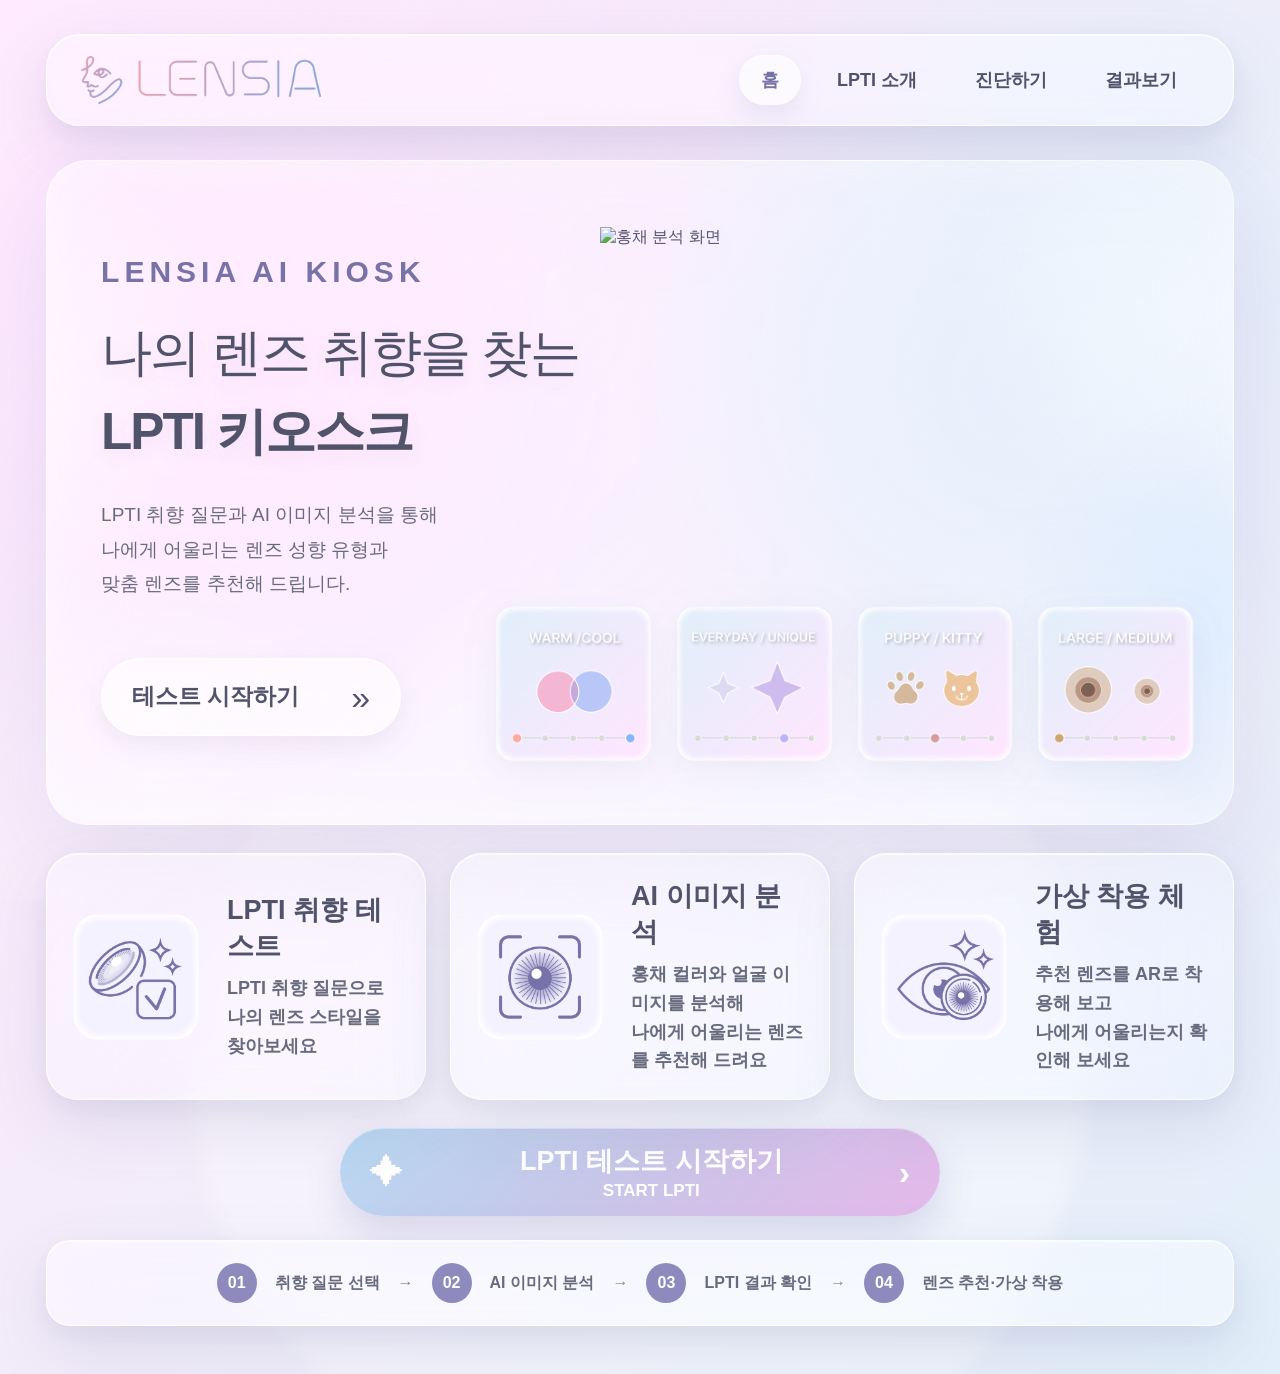
==== commit e1193863: "Sync latest UI with AI analyzer" ====
--- a/index.html
+++ b/index.html
@@ -7,7 +7,10 @@
   <title>LENSIA | LPTI Kiosk</title>
 
   <link rel="stylesheet" href="./css/style.css" />
+  <link rel="stylesheet" href="./css/intro.css">
+  <link rel="stylesheet" href="./css/iris.css" />
   <link rel="stylesheet" href="./css/result.css" />
+
 </head>
 <body>
   <div class="page-shell">
@@ -23,12 +26,10 @@
       <nav class="nav" aria-label="주요 메뉴">
         <button class="nav-link active" data-page="home">홈</button>
         <button class="nav-link" type="button" data-intro="main">LPTI 소개</button>
-        <button class="nav-link" data-page="quiz">테스트</button>
-        <button class="nav-link" data-page="result">추천 렌즈</button>
-        <button class="nav-link" data-scroll="guide">이용 안내</button>
+        <button class="nav-link" data-page="quiz">진단하기</button>
+        <button class="nav-link" data-page="result">결과보기</button>
       </nav>
 
-      <button class="mobile-menu" type="button" aria-label="모바일 메뉴 열기">☰</button>
     </header>
 
     <main>
@@ -220,149 +221,514 @@
         </section>
       </section>
 
+      <!-- =====================================================
+          홍채 이미지 분석 페이지
+          LPTI 설문 완료 후 표시되는 진단하기 두 번째 단계
+      ===================================================== -->
+      <section id="iris-page" class="page">
+        <section class="iris-analysis-shell glass-card">
+
+          <div class="iris-analysis-header">
+            <div>
+              <p class="iris-eyebrow">IRIS ANALYSIS</p>
+              <h1>홍채 이미지 분석</h1>
+              <p class="iris-header-description">
+                눈 이미지 분석을 통해 홍채 컬러와 눈동자 비율을 확인하고<br />
+                나에게 더욱 잘 어울리는 렌즈를 추천해 드려요.
+              </p>
+            </div>
+
+            <button
+              type="button"
+              class="iris-home-button ghost-button"
+              data-page="home"
+            >
+              처음으로
+            </button>
+          </div>
+
+          <div class="iris-analysis-content">
+
+            <!-- 왼쪽: 업로드 방법 -->
+            <section class="iris-control-panel">
+              <div class="iris-step-heading">
+                <span class="iris-step-number">01</span>
+
+                <div>
+                  <h2>눈 이미지를 준비해 주세요</h2>
+                  <p>
+                    정면에서 촬영한 선명한 눈 사진을 사용하면<br />
+                    더욱 정확한 분석 결과를 확인할 수 있어요.
+                  </p>
+                </div>
+              </div>
+
+              <div class="iris-button-group">
+                <button
+                  id="iris-camera-button"
+                  class="iris-main-button iris-camera-button"
+                  type="button"
+                >
+                  <img
+                    src="./assets/iris-camera-icon.png"
+                    alt=""
+                    class="iris-button-image"
+                  />
+
+                  <span class="iris-button-copy">
+                    <strong>카메라로 촬영하기</strong>
+                    <small>기기의 카메라로 눈 사진을 촬영해요</small>
+                  </span>
+
+                  <span class="iris-button-arrow">›</span>
+                </button>
+
+                <button
+                  id="iris-upload-button"
+                  class="iris-main-button iris-upload-button"
+                  type="button"
+                >
+                  <img
+                    src="./assets/iris-upload-icon.png"
+                    alt=""
+                    class="iris-button-image"
+                  />
+
+                  <span class="iris-button-copy">
+                    <strong>이미지 업로드하기</strong>
+                    <small>저장된 눈 사진을 불러와요</small>
+                  </span>
+
+                  <span class="iris-button-arrow">›</span>
+                </button>
+              </div>
+
+              <!-- 일반 이미지 업로드 -->
+              <input
+                id="iris-file-input"
+                type="file"
+                accept="image/*"
+                hidden
+              />
+
+              <!-- 카메라 촬영용 -->
+              <input
+                id="iris-camera-input"
+                type="file"
+                accept="image/*"
+                capture="environment"
+                hidden
+              />
+
+              <div class="iris-file-status" aria-live="polite">
+                <span id="iris-file-status-icon">○</span>
+                <p id="iris-file-status-text">
+                  아직 선택된 이미지가 없어요.
+                </p>
+              </div>
+
+              <div class="iris-control-actions">
+                <button
+                  id="iris-analyze-button"
+                  class="iris-analyze-button"
+                  type="button"
+                  disabled
+                >
+                  <span id="iris-analyze-button-text">홍채 이미지 분석하기</span>
+                  <b>›</b>
+                </button>
+
+                <button
+                  id="iris-skip-button"
+                  class="iris-skip-button"
+                  type="button"
+                >
+                  홍채 분석 없이 결과보기
+                </button>
+              </div>
+            </section>
+
+            <!-- 오른쪽: 미리보기 -->
+            <section class="iris-preview-panel">
+              <div class="iris-preview-heading">
+                <div>
+                  <span>✦</span>
+                  <strong>미리보기</strong>
+                </div>
+
+                <button
+                  id="iris-remove-button"
+                  class="iris-remove-button"
+                  type="button"
+                  hidden
+                >
+                  이미지 삭제
+                </button>
+              </div>
+
+              <div id="iris-preview-box" class="iris-preview-box">
+                <img
+                  id="iris-preview-image"
+                  class="iris-preview-image"
+                  alt="선택한 눈 이미지 미리보기"
+                  hidden
+                />
+
+                <div
+                  id="iris-preview-placeholder"
+                  class="iris-preview-placeholder"
+                >
+                  <div class="iris-placeholder-eye">
+                    <span class="iris-placeholder-pupil"></span>
+                  </div>
+
+                  <strong>눈 이미지 미리보기</strong>
+                  <p>
+                    카메라로 촬영하거나<br />
+                    이미지를 업로드해 주세요.
+                  </p>
+                </div>
+
+                <div class="iris-scan-corner iris-scan-corner-top-left"></div>
+                <div class="iris-scan-corner iris-scan-corner-top-right"></div>
+                <div class="iris-scan-corner iris-scan-corner-bottom-left"></div>
+                <div class="iris-scan-corner iris-scan-corner-bottom-right"></div>
+
+                <div
+                  id="iris-analysis-loading"
+                  class="iris-analysis-loading"
+                  hidden
+                >
+                  <span class="iris-loading-circle"></span>
+                  <strong>홍채 이미지를 분석하고 있어요</strong>
+                  <p>잠시만 기다려 주세요.</p>
+                </div>
+              </div>
+
+              <p class="iris-preview-note">
+                눈을 정면으로 바라보고 홍채가 선명하게 보이는 이미지를 사용해 주세요.
+              </p>
+            </section>
+          </div>
+
+          <!-- 아래 촬영 가이드 -->
+          <section class="iris-guide-list">
+            <article class="iris-guide-item">
+                <img
+                  src="./assets/iris-light-icon.png"
+                  alt=""
+                  class="iris-guide-icon-image"
+                />
+
+              <div>
+                <strong>밝은 곳에서 촬영해 주세요</strong>
+                <p>눈동자 색이 선명하게 보이는 환경이 좋아요.</p>
+              </div>
+            </article>
+
+            <article class="iris-guide-item">
+                <img
+                  src="./assets/iris-center-icon.png"
+                  alt=""
+                  class="iris-guide-icon-image"
+                />
+              <div>
+                <strong>눈동자를 정면에 맞춰 주세요</strong>
+                <p>카메라를 바라보고 눈을 자연스럽게 떠 주세요.</p>
+              </div>
+            </article>
+
+            <article class="iris-guide-item">
+                <img
+                  src="./assets/iris-filter-icon.png"
+                  alt=""
+                  class="iris-guide-icon-image"
+                />
+
+              <div>
+                <strong>필터 없는 이미지를 사용해 주세요</strong>
+                <p>뷰티 필터와 컬러 보정은 분석 결과에 영향을 줄 수 있어요.</p>
+              </div>
+            </article>
+          </section>
+
+        </section>
+      </section>
+      <!-- 기존 index.html의
+          <section id="result-page" class="page"> ... </section>
+          전체를 아래 코드로 교체하세요. -->
+
       <section id="result-page" class="page">
-        <section class="result-layout">
-          <aside class="iris-panel glass-card">
-            <div class="section-heading">
-              <h2>홍채 컬러 분석 결과</h2>
-              <span>✧ AI</span>
-            </div>
-
-            <form id="ai-upload-form" class="ai-upload-form">
-              <label>
-                얼굴 사진 업로드
-                <input id="ai-image-input" name="image" type="file" accept=".jpg,.jpeg,.png,image/jpeg,image/png" />
-              </label>
-              <div class="camera-box">
-                <video id="camera-preview" class="camera-preview" autoplay playsinline muted></video>
-                <canvas id="camera-canvas" class="camera-canvas"></canvas>
-                <div class="camera-actions">
-                  <button id="camera-start" class="secondary-button" type="button">노트북 카메라 켜기</button>
-                  <button id="camera-capture" class="secondary-button" type="button" disabled>촬영해서 사용</button>
-                </div>
-              </div>
-              <div class="ai-upload-row">
-                <label>
-                  렌즈 색
-                  <input name="lens_color" type="text" value="#8B5E3C" />
-                </label>
-                <label>
-                  그래픽 배율
-                  <input name="graphic_scale" type="number" min="0.5" max="1.6" step="0.01" value="1.00" />
-                </label>
-              </div>
-              <button id="ai-analyze-button" class="primary-button" type="submit">AI 분석하기</button>
-              <p id="ai-status" class="ai-status">사진을 업로드하거나 카메라로 촬영하면 결과가 반영됩니다.</p>
-            </form>
-
-            <img id="ai-preview-image" class="iris-image" src="assets/iris.png" alt="분석된 홍채 또는 가상 시착 이미지" />
-
-            <div id="ai-swatches" class="swatches">
-              <span style="--sw:#5a3010">5A3010</span>
-              <span style="--sw:#836853">836853</span>
-              <span style="--sw:#c9894a">C9894A</span>
-              <span style="--sw:#7b4c29">7B4C29</span>
-            </div>
-
-            <div id="ai-summary" class="ai-summary">
-              <b>분석 대기 중</b>
-              <span>skinColor / irisColor / LPTI가 여기에 표시됩니다.</span>
-            </div>
-
-            <h3>컬러 분포</h3>
-            <div class="bars">
-              <div class="bar-row"><div class="bar-track"><div class="bar-fill" style="--w:45%;--c:#65330f"></div><b>Coffee Brown</b></div><span>45%</span></div>
-              <div class="bar-row"><div class="bar-track"><div class="bar-fill" style="--w:35%;--c:#927a67"></div><b>Beige Brown</b></div><span>35%</span></div>
-              <div class="bar-row"><div class="bar-track"><div class="bar-fill" style="--w:15%;--c:#d39049"></div><b>Amber Brown</b></div><span>15%</span></div>
-              <div class="bar-row"><div class="bar-track"><div class="bar-fill" style="--w:5%;--c:#a7a7aa"></div><b>Other</b></div><span>5%</span></div>
-            </div>
-          </aside>
-
-          <section class="lpti-panel glass-card">
-            <div class="result-topbar">
-              <h2>나의 LPTI</h2>
-              <button class="save-button" type="button">결과 저장</button>
-            </div>
-
-            <div class="result-summary">
-              <article class="type-card">
-                <div class="type-card-top"><span>BEST MATCH</span><b id="match-score">92%</b></div>
-                <strong id="type-code">WEPL</strong>
-                <small id="type-full">Warm Everyday Puppy Large</small>
-                <h3 id="type-name">포근한 밀크 브라운 타입</h3>
-                <div class="palette"><i></i><i></i><i></i><i></i></div>
-              </article>
-
-              <div class="axis-panel">
-                <div class="axis-row"><b>Warm</b><div class="axis warm"><span id="axis-wc"></span></div><b>Cool</b></div>
-                <div class="axis-row"><b>Everyday</b><div class="axis everyday"><span id="axis-eu"></span></div><b>Unique</b></div>
-                <div class="axis-row"><b>Puppy</b><div class="axis puppy"><span id="axis-pk"></span></div><b>Kitty</b></div>
-                <div class="axis-row"><b>Large</b><div class="axis size"><span id="axis-lm"></span></div><b>Medium</b></div>
-              </div>
-            </div>
-
-            <div class="recommend-heading">
-              <h2>추천 렌즈</h2>
-              <p id="type-description">따뜻하고 부드러운 인상을 살려주는 자연스러운 브라운 렌즈를 추천해요.</p>
-            </div>
-
-            <section id="tryon-result-panel" class="tryon-result-panel">
+        <section class="result-dashboard">
+          <div class="result-upper">
+            <!-- 왼쪽: 홍채 분석 결과 -->
+            <aside class="result-iris-card glass-card">
+              <div class="result-section-title">
+                <h2>홍채 컬러 분석 결과</h2>
+                <span>✧ AI</span>
+              </div>
+
+              <div id="result-iris-preview" class="result-iris-preview is-empty">
+                <img
+                  id="result-iris-image"
+                  class="result-iris-image"
+                  alt="분석된 홍채 이미지"
+                  hidden
+                />
+
+                <div id="result-iris-placeholder" class="result-iris-placeholder">
+                    <img
+                      src="./assets/iris-empty-image.png"
+                      alt=""
+                      class="iris-preview-empty-image"
+                    />
+                  <strong>홍채 이미지가 아직 없어요</strong>
+                  <p>사진 촬영 혹은 이미지 첨부하기</p>
+                  <button type="button" class="result-placeholder-button" data-page="iris">
+                    홍채 분석하러 가기
+                  </button>
+                </div>
+
+                <div class="result-iris-ring" aria-hidden="true">
+                  <span style="--ring:#5a3010"></span>
+                  <span style="--ring:#836853"></span>
+                  <span style="--ring:#c9894a"></span>
+                  <span style="--ring:#7b4c29"></span>
+                  <b>분석 대기</b>
+                </div>
+              </div>
+
+              <div class="result-color-chips">
+                <span style="--chip:#c9a2a4"><small>SKIN</small><b>C9A2A4</b></span>
+                <span style="--chip:#3c282b"><small>IRIS</small><b>3C282B</b></span>
+                <span style="--chip:#8b5e3c"><small>LENS</small><b>8B5E3C</b></span>
+                <span style="--chip:#3c282b"><small>TONE</small><b>3C282B</b></span>
+              </div>
+
+              <dl class="result-analysis-list">
+                <div><dt>피부</dt><dd>#C9A2A4 / warm-light</dd></div>
+                <div><dt>홍채</dt><dd>#3C282B / dark-warm</dd></div>
+                <div><dt>눈·얼굴 비율</dt><dd>19.90%</dd></div>
+                <div><dt>피부 HSV</dt><dd>H 356, S 0.1922, V 0.7882</dd></div>
+                <div><dt>홍채 HSV</dt><dd>H 352, S 0.3373, V 0.2314</dd></div>
+              </dl>
+
+              <p id="iris-result-status" class="result-analysis-note">
+                · 홍채 이미지 미분석 — LPTI 취향 기반 결과
+              </p>
+            </aside>
+
+            <!-- 오른쪽: LPTI + 추천 제품 -->
+            <section class="result-main-column">
+              <section class="result-lpti-card glass-card">
+                <h2>나의 LPTI</h2>
+
+                <div class="result-lpti-content">
+                  <div class="result-character-visual">
+                    <img
+                      id="result-character-image"
+                      class="result-character-image"
+                      src="./assets/characters/WEPL.png"
+                      alt="WEPL 유형 캐릭터"
+                    />
+                  </div>
+
+                  <article class="result-type-summary">
+                    <div class="result-type-badges">
+                      <span>BEST MATCH</span>
+                    </div>
+
+                    <strong id="type-code">WEPL</strong>
+                    <small id="type-full">Warm Everyday Puppy Large</small>
+                    <h3 id="type-name">포근한 밀크 브라운 타입</h3>
+
+                    <div id="result-palette" class="result-palette">
+                      <i style="--palette:#ff9cab"></i>
+                      <i style="--palette:#ffc69e"></i>
+                      <i style="--palette:#ffe290"></i>
+                      <i style="--palette:#abe686"></i>
+                    </div>
+                  </article>
+
+                  <div class="result-axis-panel">
+                    <div class="result-axis-row">
+                      <b>Warm</b>
+                      <div class="result-axis warm"><span id="axis-wc"></span></div>
+                      <b>Cool</b>
+                    </div>
+                    <div class="result-axis-row">
+                      <b>Everyday</b>
+                      <div class="result-axis everyday"><span id="axis-eu"></span></div>
+                      <b>Unique</b>
+                    </div>
+                    <div class="result-axis-row">
+                      <b>Puppy</b>
+                      <div class="result-axis puppy"><span id="axis-pk"></span></div>
+                      <b>Kitty</b>
+                    </div>
+                    <div class="result-axis-row">
+                      <b>Large</b>
+                      <div class="result-axis size"><span id="axis-lm"></span></div>
+                      <b>Medium</b>
+                    </div>
+                  </div>
+                </div>
+              </section>
+
+              <section class="result-products" aria-labelledby="recommend-title">
+                <div class="result-recommend-heading">
+                  <h2 id="recommend-title">추천 렌즈</h2>
+                  <p id="type-description">
+                    부담 없는 확대감과 따뜻한 컬러가 어우러진 데일리 렌즈가 잘 어울려요.
+                  </p>
+                </div>
+
+                <div id="result-product-grid" class="result-product-grid">
+                  <article class="result-product-card" data-lens-id="lens-01">
+                    <span class="result-best-label">BEST</span>
+                    <div class="result-product-image-placeholder">
+                      <span>LENS IMAGE</span>
+                    </div>
+                    <h3>젬아워 디오네 소프트 브라운</h3>
+                    <p>따뜻한 인상을 살리는 자연스럽고 맑은 브라운</p>
+                    <div class="result-product-meta">
+                      <span>14.2mm</span><span>KRW 25,000</span>
+                    </div>
+                    <div class="result-product-actions">
+                      <button class="result-try-button" type="button" data-lens-name="디오네 소프트 브라운">
+                        ✦ 가상 착용
+                      </button>
+                      <button class="result-detail-button" type="button">상세 보기</button>
+                    </div>
+                  </article>
+
+                  <article class="result-product-card" data-lens-id="lens-02">
+                    <div class="result-product-image-placeholder">
+                      <span>LENS IMAGE</span>
+                    </div>
+                    <h3>마이피프 피픈 브리니 베이지</h3>
+                    <p>반짝이는 글리터와 부드러운 베이지 컬러의 조화</p>
+                    <div class="result-product-meta">
+                      <span>14.0mm</span><span>KRW 28,000</span>
+                    </div>
+                    <div class="result-product-actions">
+                      <button class="result-try-button" type="button" data-lens-name="피픈 브리니 베이지">
+                        ✦ 가상 착용
+                      </button>
+                      <button class="result-detail-button" type="button">상세 보기</button>
+                    </div>
+                  </article>
+
+                  <article class="result-product-card" data-lens-id="lens-03">
+                    <div class="result-product-image-placeholder">
+                      <span>LENS IMAGE</span>
+                    </div>
+                    <h3>츄렌즈 밀크앤티 크림모카</h3>
+                    <p>데일리로 착용하기 좋은 차분한 밀크 브라운</p>
+                    <div class="result-product-meta">
+                      <span>13.8mm</span><span>KRW 22,000</span>
+                    </div>
+                    <div class="result-product-actions">
+                      <button class="result-try-button" type="button" data-lens-name="밀크앤티 크림모카">
+                        ✦ 가상 착용
+                      </button>
+                      <button class="result-detail-button" type="button">상세 보기</button>
+                    </div>
+                  </article>
+                </div>
+              </section>
+            </section>
+          </div>
+
+          <!-- 가상 착용 -->
+          <section class="result-tryon-card glass-card">
+            <div class="result-tryon-heading">
               <div>
-                <p class="eyebrow">VIRTUAL TRY-ON</p>
-                <h2>가상 착용 결과</h2>
-                <p id="tryon-help">사진 업로드 또는 카메라 촬영 후 추천 렌즈의 가상 착용 버튼을 누르면 여기에 크게 표시됩니다.</p>
-              </div>
-              <div class="tryon-images">
-                <figure>
-                  <figcaption>시착 결과</figcaption>
-                  <img id="tryon-result-image" src="assets/iris.png" alt="가상 착용 결과" />
-                </figure>
-                <figure>
-                  <figcaption>측정 기준</figcaption>
-                  <img id="tryon-annotated-image" src="assets/iris.png" alt="눈 위치 측정 이미지" />
-                </figure>
-              </div>
-            </section>
-
-            <div class="product-grid">
-              <article class="product-card">
-                <span class="best-label">BEST</span>
-                <img src="assets/lens1.png" alt="디오네 소프트 브라운 렌즈" />
-                <h3>젬아워 디오네 소프트 브라운</h3>
-                <p>따뜻한 인상을 살리는 자연스럽고 맑은 브라운</p>
-                <div class="meta"><span>14.2mm</span><span>KRW 25,000</span></div>
-                <div class="product-actions"><button class="try-button" data-lens-color="#8B5E3C">✦ 가상 착용</button><button class="detail-button">상세 보기</button></div>
-              </article>
-
-              <article class="product-card">
-                <img src="assets/lens2.png" alt="브리니 베이지 렌즈" />
-                <h3>마이피프 피픈 브리니 베이지</h3>
-                <p>반짝이는 글리터와 부드러운 베이지 컬러의 조화</p>
-                <div class="meta"><span>14.0mm</span><span>KRW 28,000</span></div>
-                <div class="product-actions"><button class="try-button" data-lens-color="#C7A46D">✦ 가상 착용</button><button class="detail-button">상세 보기</button></div>
-              </article>
-
-              <article class="product-card">
-                <img src="assets/lens3.png" alt="밀크앤티 크림모카 렌즈" />
-                <h3>츄렌즈 밀크앤티 크림모카</h3>
-                <p>데일리로 착용하기 좋은 차분한 밀크 브라운</p>
-                <div class="meta"><span>13.8mm</span><span>KRW 22,000</span></div>
-                <div class="product-actions"><button class="try-button" data-lens-color="#6B4A35">✦ 가상 착용</button><button class="detail-button">상세 보기</button></div>
-              </article>
+                <p>VIRTUAL TRY-ON</p>
+                <div class="result-tryon-title-line">
+                  <h2>가상 착용</h2>
+                  <span>추천 렌즈의 가상 착용 버튼을 누르면 결과가 여기에 표시됩니다.</span>
+                </div>
+              </div>
+            </div>
+
+            <div class="result-tryon-layout">
+              <section class="result-tryon-control">
+                <div class="result-tryon-step">
+                  <span>01</span>
+                  <div>
+                    <h3>눈 이미지를 준비해 주세요</h3>
+                    <p>정면에서 촬영한 선명한 사진을 사용하면 더욱 정확한 분석 결과를 확인할 수 있어요.</p>
+                  </div>
+                </div>
+
+                <button id="tryon-camera-button" class="result-upload-option" type="button">
+                <img
+                  src="./assets/iris-camera-icon.png"
+                  alt=""
+                  class="iris-button-image"
+                />
+                  <div><strong>카메라로 촬영하기</strong><small>기기의 카메라로 눈 사진을 촬영해요</small></div>
+                  <b>›</b>
+                </button>
+
+                <button id="tryon-upload-button" class="result-upload-option upload" type="button">
+                <img
+                  src="./assets/iris-upload-icon.png"
+                  alt=""
+                  class="iris-button-image"
+                />
+                  <div><strong>이미지 업로드하기</strong><small>저장된 눈 사진을 불러와요</small></div>
+                  <b>›</b>
+                </button>
+
+                <input id="tryon-camera-input" type="file" accept="image/*" capture="user" hidden />
+                <input id="tryon-file-input" type="file" accept="image/*" hidden />
+
+                <p id="tryon-file-status" class="result-file-status">○ 아직 선택된 이미지가 없어요.</p>
+
+                <button id="tryon-analyze-button" class="result-tryon-analyze" type="button" disabled>
+                  홍채 이미지 분석하기 <b>›</b>
+                </button>
+              </section>
+
+              <section class="result-tryon-preview-wrap">
+                <div class="result-tryon-preview">
+                  <span class="result-preview-label">기존 사진</span>
+                  <img id="tryon-original-image" alt="가상 착용 원본 이미지" hidden />
+                  <p id="tryon-original-placeholder">카메라로 촬영하거나<br />이미지를 업로드해 주세요.</p>
+                </div>
+
+                <span class="result-tryon-arrow">›</span>
+
+                <div class="result-tryon-preview">
+                  <span class="result-preview-label active">가상 착용 결과</span>
+                  <img id="tryon-result-image" alt="가상 착용 결과 이미지" hidden />
+                  <p id="tryon-result-placeholder">가상 착용을 원하는 제품을<br />선택해 주세요.</p>
+                </div>
+              </section>
             </div>
           </section>
+
+          <div class="result-bottom-actions">
+            <button id="restart-test" class="result-retest-button" type="button">
+              ✦ 다른 스타일 테스트하기
+            </button>
+            <button id="save-result-image" class="result-save-button" type="button">
+              <strong>결과 저장</strong>
+              <small>이미지로 저장하기</small>
+            </button>
+          </div>
         </section>
-
-        <div class="result-actions">
-          <button id="restart-test" class="result-action-button" type="button">↻ 처음부터 다시 하기</button>
-          <button class="result-action-button" data-page="quiz">✦ 다른 스타일 테스트하기</button>
-        </div>
       </section>
+
     </main>
   </div>
 
   <div id="toast" class="toast" role="status" aria-live="polite"></div>
   <script src="./js/script.js"></script>
+  <script src="./js/iris.js"></script>
   <script src="./js/result.js"></script>
+  <script src="./js/ai-bridge.js"></script>
 </body>
 </html>
--- a/css/style.css
+++ b/css/style.css
@@ -369,6 +369,8 @@
   box-shadow: 0 22px 35px rgba(94, 84, 187, 0.3);}
 
 .cta>span,
+
+
 .cta>b {font-size: 34px;}
 
 .cta div {display: flex;
@@ -416,13 +418,19 @@
   font-size: 38px;}
 
 .ghost-button,
+
+
 .secondary-button,
+
+
 .primary-button {border-radius: 50px;
   padding: 14px 24px;
   font-weight: 800;
   cursor: pointer;}
 
 .ghost-button,
+
+
 .secondary-button {border: 1px solid var(--line);
   background: rgba(255, 255, 255, 0.74);
   color: #5d5964;}
@@ -742,6 +750,8 @@
 /* 3. 공통 글래스 카드 */
 
 .glass-card,
+
+
 .question-card {background: rgba(255, 255, 255, 0.42);
   border: 1px solid rgba(255, 255, 255, 0.76);
   box-shadow: var(--shadow);
@@ -908,6 +918,8 @@
 /* 8. 버튼류 */
 
 .cta,
+
+
 .primary-button {color: white;
   background:
     linear-gradient(135deg, #ff9fd9 0%, #b894ff 50%, #8ed8ff 100%);
@@ -919,10 +931,14 @@
   min-height: 88px;}
 
 .cta:hover,
+
+
 .primary-button:hover {transform: translateY(-2px);
   filter: brightness(1.04);}
 
 .ghost-button,
+
+
 .secondary-button {color: #444444;
   background: rgba(255, 255, 255, 0.5);
   border: 1px solid rgba(255,255,255,0.78);
@@ -936,6 +952,8 @@
 .quiz-shell {border-radius: 38px;}
 
 .quiz-header h1,
+
+
 .question-card h2 {color: #302a5f;
   font-weight: 900;}
 
@@ -1263,6 +1281,8 @@
     0 0 60px rgba(178, 197, 255, 0.34);}
 
 .eye-preview::before,
+
+
 .eye-preview::after {content: "";
   position: absolute;
   border-radius: 50%;
@@ -1463,14 +1483,22 @@
 button:focus-visible {outline-color: rgba(111, 106, 168, 0.25);}
 
 .glass-card,
+
+
 .question-card,
+
+
 .topbar,
+
+
 .home-feature-card {border-color: rgba(255, 255, 255, 0.78);
   box-shadow: var(--shadow);}
 
 .nav-link {color: #666666;}
 
 .nav-link:hover,
+
+
 .nav-link.active {color: var(--primary-deep);}
 
 .nav-link.active {background: rgba(255, 255, 255, 0.62);
@@ -1479,30 +1507,48 @@
     inset 0 1px 0 rgba(255, 255, 255, 0.76);}
 
 .hero,
+
+
 .home-hero {background:
     radial-gradient(circle at 18% 34%, rgba(255, 230, 255, 0.58), transparent 35%),
     radial-gradient(circle at 82% 34%, rgba(226, 239, 250, 0.68), transparent 38%),
     linear-gradient(135deg, rgba(255,255,255,0.42), rgba(255,255,255,0.2));}
 
 .eyebrow,
+
+
 .hero-kicker {color: #666666;}
 
 .hero h1,
+
+
 .hero-title {color: #666666;
   text-shadow:
     0 0 22px rgba(255, 230, 255, 0.58),
     0 7px 18px rgba(93, 94, 138, 0.08);}
 
 .hero-description,
+
+
 .hero-desc {color: #666666;}
 
 .feature-card h2,
+
+
 .home-feature-card h2,
+
+
 .quiz-header h1,
+
+
 .question-card h2 {color: #45466b;}
 
 .feature-card p,
+
+
 .home-feature-card p,
+
+
 .question-description {color: #747899;}
 
 .feature-image-box {width: 130px;
@@ -1522,17 +1568,31 @@
   border-radius: 0;}
 
 .feature-icon,
+
+
 .feature-symbol,
+
+
 .quiz-icon,
+
+
 .ar-icon,
+
+
 .question-kicker {color: #7974b3;}
 
 .feature-icon,
+
+
 .feature-symbol,
+
+
 .answer-card span {background:
     linear-gradient(145deg, rgba(255,255,255,0.86), rgba(240,236,250,0.68));}
 
 .cta,
+
+
 .primary-button {color: white;
   background:
     linear-gradient(135deg, #b8d8f2 0%, #c9c5e8 50%, #e5b9ea 100%);
@@ -1541,6 +1601,8 @@
     inset 0 1px 0 rgba(255,255,255,0.42);}
 
 .ghost-button,
+
+
 .secondary-button {color: #64658f;
   border-color: rgba(111, 106, 168, 0.14);}
 
@@ -1583,210 +1645,6 @@
 
 .result-card-button .result-card {width: 100%;
   display: block;}
-
-.intro-page-card {position: relative;
-  padding-top: 36px;
-  min-height: 720px;
-  padding: 72px 84px;
-  border-radius: 42px;}
-
-.intro-heading {margin-top: 0px;}
-
-.intro-back-button {position: absolute;
-  top: 64px;
-  left: 84px;
-  transform: none;
-  width: 92px;
-  height: 46px;
-  padding: 0;
-
-  display: inline-flex;
-  align-items: center;
-  justify-content: center;
-
-  box-sizing: border-box;
-  border: 1px solid transparent;
-  border-radius: 999px;
-
-  color: var(--text-secondary);
-  background: rgba(255, 255, 255, 0.42);
-
-  font-size: 16px;
-  font-weight: 700;
-  line-height: 1;
-
-  box-shadow:
-    0 8px 20px rgba(111, 106, 168, 0.1),
-    inset 0 1px 0 rgba(255, 255, 255, 0.48);
-
-  cursor: pointer;
-
-  transition:
-    color 0.22s ease,
-    background-color 0.22s ease,
-    border-color 0.22s ease,
-    box-shadow 0.22s ease,
-    transform 0.22s ease;}
-
-.intro-back-button:hover {color: var(--text-accent);
-  background: rgba(255, 255, 255, 0.82);
-  border-color: rgba(255, 255, 255, 0.94);
-
-  box-shadow:
-    0 12px 26px rgba(111, 106, 168, 0.16),
-    inset 0 1px 0 rgba(255, 255, 255, 0.82);
-
-  transform: translateY(-2px);}
-
-.intro-heading {max-width: 900px;
-  margin: 54px auto 48px;
-  text-align: center;}
-
-#intro-badge {display: inline-block;
-  padding: 8px 16px;
-  border-radius: 999px;
-  color: #6f6aa8;
-  background: rgba(255, 255, 255, 0.64);
-  font-weight: 800;}
-
-#intro-eyebrow {margin: 20px 0 10px;
-  color: #8582b5;
-  font-weight: 800;
-  letter-spacing: 3px;}
-
-#intro-title {margin: 0;
-  color: #54527e;
-  font-size: clamp(40px, 4vw, 64px);
-  line-height: 1.25;}
-
-#intro-description {color: #747899;
-  font-size: 20px;
-  line-height: 1.7;}
-
-.intro-content {max-width: 1120px;
-  margin: 0 auto;
-  display: grid;
-  grid-template-columns: 430px 1fr;
-  align-items: center;
-  gap: 100px;}
-
-.intro-visual {display: flex;
-  align-items: center;
-  justify-content: center;
-  transform: translateX(-40px);
-  background: transparent;
-  box-shadow: none;
-  padding: 0;
-  overflow: visible;}
-
-.intro-visual img {display: block;
-  width: 120%;
-  height: 100%;
-  object-fit: contain;
-  transform: translate(30px, 0);
-  border-radius: 32px;
-  filter:
-    drop-shadow(0 18px 36px rgba(111, 106, 168, 0.16));}
-
-.intro-detail h2 {margin: 0 0 18px;
-  color: #45466b;
-  font-size: 34px;}
-
-.intro-detail p {color: #747899;
-  font-size: 19px;
-  line-height: 1.8;}
-
-.intro-keywords {display: flex;
-  flex-wrap: nowrap;
-  gap: 10px;
-  margin-top: 28px;}
-
-.intro-keywords span {padding: 10px 16px;
-  border-radius: 999px;
-  color: #676a92;
-  background: rgba(255, 255, 255, 0.62);
-  border: 1px solid rgba(255, 255, 255, 0.82);
-  font-weight: 700;
-  white-space: nowrap;}
-
-.intro-keyword-button {padding: 9px 12px;
-  border: 1px solid rgba(255, 255, 255, 0.82);
-  border-radius: 999px;
-
-  color: #676a92;
-  background: rgba(255, 255, 255, 0.62);
-
-  font: inherit;
-  font-size: 14px;
-  font-weight: 700;
-  white-space: nowrap;
-
-  cursor: pointer;
-  transition:
-    transform 0.2s ease,
-    background 0.2s ease,
-    box-shadow 0.2s ease;}
-
-.intro-keyword-button:hover {transform: translateY(-2px);
-  background: rgba(255, 255, 255, 0.82);
-  box-shadow:
-    0 8px 18px rgba(111, 106, 168, 0.14);}
-
-.intro-test-button {width: 320px;
-  min-height: 72px;
-  margin: 60px auto 0;
-  border: 0;
-  border-radius: 999px;
-  display: block;
-
-  color: white;
-  font-size: 21px;
-  font-weight: 800;
-
-  background:
-    linear-gradient(
-      135deg,
-      #b8d8f2 0%,
-      #cbc5e9 50%,
-      #e5b9ea 100%
-    );
-
-  cursor: pointer;
-  box-shadow:
-    0 16px 36px rgba(111, 106, 168, 0.2);}
-
-.intro-test-button.cta {width: 420px;
-  min-height: 78px;
-  margin: 56px auto 0;
-  padding: 0 28px;
-  border-radius: 999px;
-
-  display: flex;
-  align-items: center;
-  justify-content: space-between;}
-
-.intro-test-button.cta > span {font-size: 28px;
-  font-weight: 400;}
-
-.intro-test-button.cta > b {font-size: 32px;
-  font-weight: 600;
-  line-height: 1;}
-
-.intro-test-button.cta > strong {font-size: 23px;
-  font-weight: 600;}
-
-@media (max-width: 920px) {
-.intro-page-card {padding: 46px 26px;}
-
-.intro-content {grid-template-columns: 1fr;}
-
-.intro-visual {width: min(320px, 100%);
-    margin: 0 auto;}
-
-.intro-detail {text-align: center;}
-
-.intro-keywords {justify-content: center;}
-}
 
 /* =========================================================
    LENSIA Unified Typography Color System
@@ -1815,21 +1673,29 @@
 .nav-link {color: var(--text-primary);}
 
 .nav-link:hover,
+
+
 .nav-link.active {color: var(--text-accent);}
 
 /* 홈 화면: 작은 영문 라벨 */
 
 .hero-kicker,
+
+
 .eyebrow {color: var(--text-accent);}
 
 /* 홈 화면: 메인 제목 */
 
 .hero-title,
+
+
 .hero h1 {color: var(--text-primary);}
 
 /* 홈 화면: 설명 */
 
 .hero-desc,
+
+
 .hero-description {color: var(--text-secondary);}
 
 /* 홈 화면: 시작 버튼 */
@@ -1839,14 +1705,24 @@
 /* 기능 카드 */
 
 .feature-card h2,
+
+
 .home-feature-card h2 {color: var(--text-primary);}
 
 .feature-card p,
+
+
 .home-feature-card p {color: var(--text-secondary);}
 
 .feature-icon,
+
+
 .feature-symbol,
+
+
 .quiz-icon,
+
+
 .ar-icon {color: var(--text-accent);}
 
 /* 하단 안내 */
@@ -1860,9 +1736,13 @@
 /* 테스트 페이지 제목 */
 
 .quiz-header h1,
+
+
 .question-card h2 {color: var(--text-primary);}
 
 .question-kicker,
+
+
 .progress-meta {color: var(--text-accent);}
 
 .question-description {color: var(--text-secondary);}
@@ -1878,46 +1758,24 @@
 /* 보조 버튼 */
 
 .ghost-button,
+
+
 .secondary-button {color: var(--text-primary);}
 
 /* 메인 그라데이션 버튼 */
 
 .cta,
-.primary-button,
-.intro-test-button {color: var(--text-on-color);}
+
+
+.primary-button {color: var(--text-on-color);}
 
 /* CTA 내부 텍스트 */
 
 .cta strong,
+
+
 .cta small {color: var(--text-on-color);}
 
-/* 결과 페이지: 섹션 제목 */
-
-/* 홍채 분석 */
-
-/* LPTI 결과 카드 */
-
-/* 축 라벨 */
-
-/* 추천 렌즈 */
-
-/* 저장 버튼 작은 설명 */
-
-/* 소개 페이지 */
-
-.intro-back-button {color: var(--text-secondary);}
-
-#intro-badge {color: var(--text-accent);}
-
-#intro-eyebrow {color: var(--text-accent);}
-
-#intro-title,
-.intro-detail h2 {color: var(--text-primary);}
-
-#intro-description,
-.intro-detail p {color: var(--text-secondary);}
-
-.intro-keywords span,
 .feature-tags span {color: var(--text-secondary);}
 
 .feature-arrow {color: var(--text-accent);}
@@ -1927,24 +1785,18 @@
 /* 비주얼 내부 텍스트 */
 
 .panel-label,
+
+
 .kiosk-screen {color: var(--text-soft-white);}
 
 .device small,
+
+
 .device strong {color: var(--text-accent);}
 
-/* 메인 LPTI 소개 이미지는 크게 */
-
-.intro-visual-main {width: 430px;}
-
-/* 세부 축 카드 이미지는 작게 */
-
-.intro-visual-wc,
-.intro-visual-eu,
-.intro-visual-pk,
-.intro-visual-lm {width: 280px;
-  margin-left: 120px;}
-
 .ghost-button,
+
+
 .secondary-button {transition:
     transform 0.2s ease,
     box-shadow 0.2s ease,
@@ -1952,6 +1804,8 @@
     color 0.2s ease;}
 
 .ghost-button:hover,
+
+
 .secondary-button:hover {transform: translateY(-2px);
   background: rgba(255, 255, 255, 0.82);
   color: #6f6aa8;
@@ -2008,6 +1862,8 @@
 }
 
 .result-card-row .result-card-button,
+
+
 .result-card-row .result-card {
   min-width: 0;
 }
@@ -2102,7 +1958,10 @@
   }
 }
 
-/* 920px 이하: 카드 4개는 한 줄 유지, 간격만 축소 */
+/* 920px 이하: 카드 4개는 한 줄 유지,
+
+
+간격만 축소 */
 @media (max-width: 920px) {
   .home-hero {
     padding: 48px 28px 58px;
@@ -2411,6 +2270,8 @@
 ========================================================= */
 
 .hero-desc-desktop,
+
+
 .hero-desc-mobile {
   display: block;
 }
@@ -2788,3 +2649,286 @@
   }
 }
 
+/* =========================================================
+   TOPBAR RESPONSIVE FINAL
+   화면이 줄어들어도 기존 상단 메뉴 유지
+========================================================= */
+
+@media (max-width: 920px) {
+  .topbar {
+    height: 78px;
+    padding: 0 22px;
+    gap: 16px;
+    flex-wrap: nowrap;
+  }
+
+  .brand {
+    flex: 0 0 auto;
+  }
+
+  .brand-logo {
+    width: 180px !important;
+  }
+
+  .nav {
+    display: flex !important;
+    align-items: center;
+    justify-content: flex-end;
+    flex-wrap: nowrap;
+    gap: 10px;
+    min-width: 0;
+  }
+
+  .nav-link {
+    flex: 0 0 auto;
+    padding: 10px 8px;
+    font-size: 15px;
+    white-space: nowrap;
+  }
+
+  .mobile-menu {
+    display: none !important;
+  }
+}
+
+/* =========================================================
+   TOPBAR RESPONSIVE — 540px 이하
+   로고와 메뉴 글씨가 겹치지 않도록 로고를 비율로 축소
+========================================================= */
+
+@media (max-width: 540px) {
+  .topbar {
+    height: 64px;
+    padding: 0 14px;
+    gap: 8px;
+  }
+
+  .brand-logo {
+    width: clamp(84px, 30vw, 150px) !important;
+  }
+
+  .nav {
+    gap: 4px;
+  }
+
+  .nav-link {
+    padding: 8px 6px;
+    font-size: 13px;
+  }
+}
+
+/* =========================================================
+   HOME MAIN VISUAL RESPONSIVE — FINAL TUNING
+   요청 반영:
+   1451px 이상
+   - analysis-panel을 조금 아래로 이동
+   - analysis-panel 크기 축소
+   - 하단 카드 위로 이동 + 약 1.3배 확대
+
+   1201px~1450px
+   - analysis-panel 크기 축소
+   - 카드 아래로 이동 + 크기 확대
+
+   900px~1200px
+   - analysis-panel과 카드 간격 일정하게 유지
+   - 홈 박스 세로 길이 확대
+========================================================= */
+
+/* ---------------------------------------------------------
+   1451px 이상
+--------------------------------------------------------- */
+@media (min-width: 1451px) {
+  .home-hero {
+    min-height: 680px !important;
+    padding-bottom: 96px !important;
+  }
+
+  .hero-visual {
+    height: 500px !important;
+  }
+
+  .hero-visual-collage {
+    max-width: 610px !important;
+    height: 500px !important;
+  }
+
+  /* 분석 패널: 살짝 아래 + 조금 축소 */
+  .hero-visual-collage .analysis-image {
+    width: 92% !important;
+    top: -48px !important;
+    left: 50% !important;
+    transform: translateX(-55%) !important;
+  }
+
+  /* 카드: 위로 올리고 1.3배 정도 확대 */
+  .result-card-row {
+    width: 126% !important;
+    max-width: 820px !important;
+    left: 50% !important;
+    bottom: -50px !important;
+    transform: translateX(-55%) !important;
+    gap: 18px !important;
+  }
+
+  .result-card-row .result-card-button,
+  .result-card-row .result-card {
+    width: 100% !important;
+    min-width: 0 !important;
+  }
+}
+
+/* ---------------------------------------------------------
+   1201px ~ 1450px
+--------------------------------------------------------- */
+@media (min-width: 1201px) and (max-width: 1450px) {
+  .home-hero {
+    min-height: 660px !important;
+    padding: 64px 54px 88px !important;
+  }
+
+  .hero-visual {
+    height: 470px !important;
+  }
+
+  .hero-visual-collage {
+    max-width: 560px !important;
+    height: 470px !important;
+  }
+
+  /* 분석 패널 축소 */
+  .hero-visual-collage .analysis-image {
+    width: 90% !important;
+    top: -18px !important;
+    left: 45% !important;
+    transform: translateX(-50%) !important;
+  }
+
+  /* 카드: 위로 올리고 1.3배 정도 확대 */
+  .result-card-row {
+    width: 126% !important;
+    max-width: 820px !important;
+    left: 50% !important;
+    bottom: -50px !important;
+    transform: translateX(-55%) !important;
+    gap: 18px !important;
+  }
+
+  .result-card-row .result-card-button,
+  .result-card-row .result-card {
+    width: 100% !important;
+    min-width: 0 !important;
+  }
+}
+
+/* ---------------------------------------------------------
+   761px ~ 1200px
+   카드가 작아지는 비율에 맞춰 홈 박스 높이도 연속적으로 축소
+--------------------------------------------------------- */
+@media (min-width: 761px) and (max-width: 1200px) {
+  .home-hero {
+    position: relative !important;
+
+    min-height: clamp(
+      680px,
+      calc(31.89vw + 437.3px),
+      820px
+    ) !important;
+
+    padding:
+      clamp(46px, calc(2.73vw + 25.2px), 58px)
+      clamp(34px, calc(2.73vw + 13.2px), 46px)
+      clamp(130px, calc(27.33vw - 78px), 250px)
+      !important;
+  }
+
+  .hero-visual,
+  .hero-visual-collage {
+    position: static !important;
+  }
+
+  .hero-visual-collage .analysis-image {
+    position: absolute !important;
+
+    /*
+      761px에서 130px,
+      1200px에서 150px 사이로 자연스럽게 이동.
+    */
+    top: clamp(
+      130px,
+      calc(4.56vw + 95.3px),
+      150px
+    ) !important;
+
+    right: clamp(
+      38px,
+      calc(1.82vw + 24.2px),
+      46px
+    ) !important;
+
+    left: auto !important;
+
+    /*
+      화면이 줄어들수록 분석 이미지도 함께 축소.
+      기존 42~43% 흐름을 유지.
+    */
+    width: clamp(
+      390px,
+      43vw,
+      470px
+    ) !important;
+
+    max-width: 43% !important;
+    height: auto !important;
+    transform: translateX(-10%) !important;
+  }
+
+  .result-card-row {
+    position: absolute !important;
+
+    left: clamp(
+      38px,
+      calc(1.82vw + 24.2px),
+      46px
+    ) !important;
+
+    right: clamp(
+      38px,
+      calc(1.82vw + 24.2px),
+      46px
+    ) !important;
+
+    /*
+      카드 아래 여백도 42px → 52px 사이에서만 변함.
+      카드 자체는 기존처럼 화면 폭에 따라 계속 작아짐.
+    */
+    bottom: clamp(
+      58px,
+      calc(2.28vw + 24.6px),
+      68px
+    ) !important;
+
+    width: auto !important;
+    max-width: none !important;
+    margin: 0 !important;
+    transform: none !important;
+
+    display: grid !important;
+    grid-template-columns: repeat(4, minmax(0, 1fr)) !important;
+    align-items: stretch !important;
+
+    /*
+      카드 사이 간격도 12px → 16px 사이에서 부드럽게 축소.
+    */
+    gap: clamp(
+      12px,
+      calc(0.91vw + 5.1px),
+      16px
+    ) !important;
+  }
+
+  .result-card-row .result-card-button,
+  .result-card-row .result-card {
+    width: 100% !important;
+    min-width: 0 !important;
+  }
+}
--- a/css/intro.css
+++ b/css/intro.css
@@ -0,0 +1,236 @@
+/* LENSIA LPTI 소개 페이지 전용 스타일 */
+
+#intro-page { width: 100%; }
+
+#intro-page .intro-page-card {
+  position: relative;
+  min-height: 720px;
+  padding: 72px 84px;
+  border-radius: 42px;
+}
+
+#intro-page .intro-back-button {
+  position: absolute;
+  top: 64px;
+  left: 84px;
+  width: 92px;
+  height: 46px;
+  padding: 0;
+  display: inline-flex;
+  align-items: center;
+  justify-content: center;
+  border: 1px solid transparent;
+  border-radius: 999px;
+  color: var(--text-secondary, #686b7d);
+  background: rgba(255,255,255,.42);
+  font-size: 16px;
+  font-weight: 700;
+  box-shadow: 0 8px 20px rgba(111,106,168,.1), inset 0 1px 0 rgba(255,255,255,.48);
+  cursor: pointer;
+  transition: .22s ease;
+}
+
+#intro-page .intro-back-button:hover {
+  color: var(--text-accent, #7772a8);
+  background: rgba(255,255,255,.82);
+  transform: translateY(-2px);
+}
+
+#intro-page .intro-heading {
+  width: min(100%, 900px);
+  margin: 54px auto 48px;
+  text-align: center;
+}
+
+#intro-page #intro-badge {
+  display: inline-block;
+  padding: 8px 16px;
+  border-radius: 999px;
+  color: var(--text-accent, #7772a8);
+  background: rgba(255,255,255,.64);
+  font-weight: 800;
+}
+
+#intro-page #intro-eyebrow {
+  margin: 20px 0 10px;
+  color: var(--text-accent, #7772a8);
+  font-weight: 800;
+  letter-spacing: 3px;
+}
+
+#intro-page #intro-title {
+  margin: 0;
+  color: var(--text-primary, #51536b);
+  font-size: clamp(40px, 4vw, 64px);
+  line-height: 1.25;
+}
+
+#intro-page #intro-description {
+  margin: 20px 0 0;
+  color: var(--text-secondary, #686b7d);
+  font-size: 20px;
+  line-height: 1.7;
+  word-break: keep-all;
+}
+
+#intro-page .intro-content {
+  width: min(100%, 1120px);
+  margin: 0 auto;
+  display: grid;
+  grid-template-columns: 430px minmax(0,1fr);
+  align-items: center;
+  gap: 100px;
+}
+
+#intro-page .intro-visual,
+#intro-page .intro-detail,
+#intro-page .intro-keywords { min-width: 0; }
+
+#intro-page .intro-visual {
+  width: 100%;
+  margin: 0 auto;
+  display: flex;
+  align-items: center;
+  justify-content: center;
+  background: transparent;
+  box-shadow: none;
+  overflow: visible;
+}
+
+#intro-page .intro-visual img {
+  display: block;
+  width: 100%;
+  max-width: 100%;
+  height: auto;
+  margin: 0 auto;
+  object-fit: contain;
+  border-radius: 32px;
+  filter: drop-shadow(0 18px 36px rgba(111,106,168,.16));
+}
+
+#intro-page .intro-visual-main { width: min(430px,100%); margin: 0 auto; }
+#intro-page .intro-visual-wc,
+#intro-page .intro-visual-eu,
+#intro-page .intro-visual-pk,
+#intro-page .intro-visual-lm { width: min(300px,100%); margin: 0 auto; }
+
+#intro-page .intro-detail h2 {
+  margin: 0 0 18px;
+  color: var(--text-primary, #51536b);
+  font-size: 34px;
+  line-height: 1.35;
+  word-break: keep-all;
+}
+
+#intro-page .intro-detail p {
+  margin: 0;
+  color: var(--text-secondary, #686b7d);
+  font-size: 19px;
+  line-height: 1.8;
+  word-break: keep-all;
+  overflow-wrap: break-word;
+}
+
+#intro-page .intro-keywords {
+  width: 100%;
+  margin-top: 28px;
+  display: flex;
+  flex-wrap: wrap;
+  gap: 10px;
+}
+
+#intro-page .intro-keywords span,
+#intro-page .intro-keyword-button {
+  padding: 9px 12px;
+  border: 1px solid rgba(255,255,255,.82);
+  border-radius: 999px;
+  color: var(--text-secondary, #686b7d);
+  background: rgba(255,255,255,.62);
+  font: inherit;
+  font-size: 14px;
+  font-weight: 700;
+  white-space: nowrap;
+}
+
+#intro-page .intro-keyword-button { cursor: pointer; transition: .2s ease; }
+#intro-page .intro-keyword-button:hover { transform: translateY(-2px); background: rgba(255,255,255,.82); }
+
+#intro-page .intro-test-button {
+  width: 320px;
+  min-height: 72px;
+  margin: 60px auto 0;
+  border: 0;
+  border-radius: 999px;
+  display: block;
+  color: #fff;
+  font-size: 21px;
+  font-weight: 800;
+  background: linear-gradient(135deg,#b8d8f2 0%,#cbc5e9 50%,#e5b9ea 100%);
+  cursor: pointer;
+  box-shadow: 0 16px 36px rgba(111,106,168,.2);
+}
+
+#intro-page .intro-test-button.cta {
+  width: min(100%,420px);
+  min-height: 78px;
+  margin: 56px auto 0;
+  padding: 0 28px;
+  display: flex;
+  align-items: center;
+  justify-content: space-between;
+}
+
+@media (max-width:1300px) {
+  #intro-page .intro-page-card { padding: 60px 54px 64px; }
+  #intro-page .intro-content { width: min(100%,900px); grid-template-columns: 1fr; justify-items: center; gap: 40px; }
+  #intro-page .intro-visual { width: min(100%,520px); }
+  #intro-page .intro-visual-wc,
+  #intro-page .intro-visual-eu,
+  #intro-page .intro-visual-pk,
+  #intro-page .intro-visual-lm { width: min(320px,100%); }
+  #intro-page .intro-detail { width: min(100%,760px); text-align: center; }
+  #intro-page .intro-detail h2 { font-size: 32px; }
+  #intro-page .intro-detail p { width: min(100%,700px); margin: 0 auto; font-size: 18px; }
+  #intro-page .intro-keywords { justify-content: center; }
+}
+
+@media (max-width:920px) {
+  #intro-page .intro-page-card { padding: 48px 30px 54px; }
+  #intro-page .intro-back-button { top: 34px; left: 30px; }
+  #intro-page .intro-heading { margin: 52px auto 36px; }
+  #intro-page .intro-content { gap: 34px; }
+  #intro-page .intro-visual { width: min(100%,440px); }
+  #intro-page .intro-detail h2 { font-size: 29px; }
+  #intro-page .intro-detail p { font-size: 17px; }
+}
+
+@media (max-width:760px) {
+  #intro-page .intro-page-card { min-height: auto; padding: 44px 22px 50px; border-radius: 30px; }
+  #intro-page .intro-back-button { top: 26px; left: 22px; width: 82px; height: 42px; font-size: 14px; }
+  #intro-page .intro-heading { margin: 52px auto 32px; }
+  #intro-page #intro-title { font-size: clamp(38px,10vw,52px); }
+  #intro-page #intro-description { font-size: 16px; }
+  #intro-page .intro-content { gap: 28px; }
+  #intro-page .intro-visual { width: min(100%,380px); }
+  #intro-page .intro-visual-main { width: min(360px,100%); }
+  #intro-page .intro-visual-wc,
+  #intro-page .intro-visual-eu,
+  #intro-page .intro-visual-pk,
+  #intro-page .intro-visual-lm { width: min(280px,100%); }
+  #intro-page .intro-detail h2 { font-size: 27px; }
+  #intro-page .intro-detail p { font-size: 16px; }
+}
+
+@media (max-width:480px) {
+  #intro-page .intro-page-card { padding: 40px 16px 44px; }
+  #intro-page .intro-back-button { left: 16px; }
+  #intro-page #intro-description { font-size: 14px; }
+  #intro-page .intro-visual { width: min(100%,330px); }
+  #intro-page .intro-visual-main { width: min(320px,100%); }
+  #intro-page .intro-visual-wc,
+  #intro-page .intro-visual-eu,
+  #intro-page .intro-visual-pk,
+  #intro-page .intro-visual-lm { width: min(260px,100%); }
+  #intro-page .intro-detail h2 { font-size: 24px; }
+  #intro-page .intro-detail p { font-size: 14px; }
+}
--- a/css/iris.css
+++ b/css/iris.css
@@ -0,0 +1,820 @@
+/* =========================================================
+   LENSIA IRIS ANALYSIS PAGE
+   LPTI 설문과 결과 페이지 사이의 홍채 이미지 분석 단계
+========================================================= */
+
+#iris-page {
+  width: 100%;
+}
+
+.iris-analysis-shell {
+  width: 100%;
+  min-height: 760px;
+  padding: 48px 56px 42px;
+  border-radius: 38px;
+}
+
+/* 상단 제목 */
+
+.iris-analysis-header {
+  display: flex;
+  align-items: flex-start;
+  justify-content: space-between;
+  gap: 32px;
+  margin-bottom: 34px;
+}
+
+.iris-eyebrow {
+  margin: 0 0 10px;
+  color: var(--text-accent, #7772a8);
+  font-size: 14px;
+  font-weight: 800;
+  letter-spacing: 3px;
+}
+
+.iris-analysis-header h1 {
+  margin: 0;
+  color: var(--text-primary, #51536b);
+  font-size: 38px;
+  font-weight: 900;
+  letter-spacing: -1.2px;
+}
+
+.iris-header-description {
+  margin: 14px 0 0;
+  color: var(--text-secondary, #686b7d);
+  font-size: 17px;
+  font-weight: 600;
+  line-height: 1.7;
+}
+
+.iris-home-button {
+  flex: 0 0 auto;
+}
+
+/* 메인 레이아웃 */
+
+.iris-analysis-content {
+  display: grid;
+  grid-template-columns: minmax(360px, 0.84fr) minmax(500px, 1.16fr);
+  gap: 28px;
+  align-items: stretch;
+}
+
+/* 왼쪽 컨트롤 영역 */
+
+.iris-control-panel,
+.iris-preview-panel {
+  min-width: 0;
+  padding: 32px;
+  border: 1px solid rgba(255, 255, 255, 0.8);
+  border-radius: 30px;
+  background:
+    linear-gradient(
+      135deg,
+      rgba(255, 255, 255, 0.58),
+      rgba(255, 255, 255, 0.28)
+    );
+  box-shadow:
+    0 18px 48px rgba(102, 104, 150, 0.1),
+    inset 0 1px 0 rgba(255, 255, 255, 0.78);
+  backdrop-filter: blur(24px);
+  -webkit-backdrop-filter: blur(24px);
+}
+
+.iris-step-heading {
+  display: flex;
+  align-items: flex-start;
+  gap: 16px;
+  margin-bottom: 26px;
+}
+
+.iris-step-number {
+  width: 42px;
+  height: 42px;
+  flex: 0 0 42px;
+  display: grid;
+  place-items: center;
+  border-radius: 50%;
+  color: white;
+  font-size: 14px;
+  font-weight: 800;
+  background:
+    linear-gradient(
+      135deg,
+      #b8d8f2 0%,
+      #cbc5e9 50%,
+      #e5b9ea 100%
+    );
+  box-shadow: 0 10px 24px rgba(111, 106, 168, 0.18);
+}
+
+.iris-step-heading h2 {
+  margin: 2px 0 8px;
+  color: var(--text-primary, #51536b);
+  font-size: 23px;
+  font-weight: 900;
+}
+
+.iris-step-heading p {
+  margin: 0;
+  color: var(--text-secondary, #686b7d);
+  font-size: 15px;
+  font-weight: 600;
+  line-height: 1.65;
+}
+
+/* 업로드 버튼 */
+
+.iris-button-group {
+  display: grid;
+  gap: 14px;
+}
+
+.iris-main-button {
+  width: 100%;
+  min-height: 78px;
+  padding: 14px 18px;
+  display: grid;
+  grid-template-columns: 48px 1fr 24px;
+  align-items: center;
+  gap: 14px;
+
+  border: 1px solid rgba(255, 255, 255, 0.84);
+  border-radius: 20px;
+
+  color: var(--text-primary, #51536b);
+  text-align: left;
+  cursor: pointer;
+
+  background: rgba(255, 255, 255, 0.56);
+  box-shadow:
+    0 10px 26px rgba(111, 106, 168, 0.09),
+    inset 0 1px 0 rgba(255, 255, 255, 0.82);
+
+  transition:
+    transform 0.2s ease,
+    background 0.2s ease,
+    box-shadow 0.2s ease;
+}
+
+.iris-main-button:hover {
+  transform: translateY(-2px);
+  background: rgba(255, 255, 255, 0.82);
+  box-shadow:
+    0 14px 30px rgba(111, 106, 168, 0.14),
+    inset 0 1px 0 rgba(255, 255, 255, 0.9);
+}
+
+.iris-camera-button,
+.iris-upload-button {
+  background: rgba(255, 255, 255, 0.56);
+}
+
+.iris-camera-button:hover {
+  background:
+    linear-gradient(
+      135deg,
+      rgba(184, 216, 242, 0.6),
+      rgba(203, 197, 233, 0.48)
+    );
+  box-shadow:
+    0 14px 30px rgba(111, 106, 168, 0.14),
+    inset 0 1px 0 rgba(255, 255, 255, 0.9);
+}
+
+.iris-upload-button:hover {
+  background:
+    linear-gradient(
+      135deg,
+      rgba(255, 230, 255, 0.64),
+      rgba(229, 185, 234, 0.4)
+    );
+  box-shadow:
+    0 14px 30px rgba(111, 106, 168, 0.14),
+    inset 0 1px 0 rgba(255, 255, 255, 0.9);
+}
+
+.iris-button-icon {
+  width: 46px;
+  height: 46px;
+  display: grid;
+  place-items: center;
+  border-radius: 15px;
+  color: #7772a8;
+  font-size: 25px;
+  font-weight: 700;
+  background: rgba(255, 255, 255, 0.66);
+  box-shadow: inset 0 1px 0 rgba(255, 255, 255, 0.86);
+}
+
+.iris-button-copy {
+  min-width: 0;
+}
+
+.iris-button-copy strong {
+  display: block;
+  margin-bottom: 5px;
+  color: var(--text-primary, #51536b);
+  font-size: 17px;
+  font-weight: 800;
+}
+
+.iris-button-copy small {
+  display: block;
+  overflow: hidden;
+  color: var(--text-muted, #838697);
+  font-size: 13px;
+  font-weight: 600;
+  white-space: nowrap;
+  text-overflow: ellipsis;
+}
+
+.iris-button-arrow {
+  color: #8582b5;
+  font-size: 28px;
+  font-weight: 400;
+}
+
+/* 선택 파일 상태 */
+
+.iris-file-status {
+  min-height: 48px;
+  margin-top: 18px;
+  padding: 12px 14px;
+  display: flex;
+  align-items: center;
+  gap: 10px;
+
+  border: 1px solid rgba(111, 106, 168, 0.1);
+  border-radius: 16px;
+  background: rgba(255, 255, 255, 0.38);
+}
+
+.iris-file-status span {
+  color: #9b98b2;
+  font-size: 18px;
+}
+
+.iris-file-status p {
+  min-width: 0;
+  margin: 0;
+  overflow: hidden;
+  color: var(--text-muted, #838697);
+  font-size: 13px;
+  font-weight: 600;
+  white-space: nowrap;
+  text-overflow: ellipsis;
+}
+
+.iris-file-status.has-file span {
+  color: #7772a8;
+}
+
+.iris-file-status.has-file p {
+  color: var(--text-primary, #51536b);
+}
+
+/* 분석 / 건너뛰기 */
+
+.iris-control-actions {
+  margin-top: 22px;
+}
+
+.iris-analyze-button {
+  width: 100%;
+  min-height: 64px;
+  padding: 0 24px;
+
+  display: flex;
+  align-items: center;
+  justify-content: space-between;
+
+  border: 0;
+  border-radius: 999px;
+
+  color: white;
+  font-size: 17px;
+  font-weight: 800;
+  cursor: pointer;
+
+  background:
+    linear-gradient(
+      135deg,
+      #b8d8f2 0%,
+      #cbc5e9 50%,
+      #e5b9ea 100%
+    );
+
+  box-shadow:
+    0 16px 34px rgba(111, 106, 168, 0.2),
+    inset 0 1px 0 rgba(255, 255, 255, 0.42);
+
+  transition:
+    transform 0.2s ease,
+    filter 0.2s ease,
+    opacity 0.2s ease;
+}
+
+.iris-analyze-button:hover:not(:disabled) {
+  transform: translateY(-2px);
+  filter: brightness(1.03);
+}
+
+.iris-analyze-button:disabled {
+  opacity: 0.4;
+  cursor: not-allowed;
+  box-shadow: none;
+}
+
+.iris-analyze-button b {
+  font-size: 27px;
+  font-weight: 400;
+}
+
+.iris-skip-button {
+  width: 100%;
+  margin-top: 12px;
+  padding: 10px 14px;
+
+  border: 0;
+  background: transparent;
+
+  color: var(--text-muted, #838697);
+  font-size: 14px;
+  font-weight: 700;
+  text-decoration: underline;
+  text-underline-offset: 4px;
+
+  cursor: pointer;
+  transition: color 0.2s ease;
+}
+
+.iris-skip-button:hover {
+  color: var(--text-accent, #7772a8);
+}
+
+/* 오른쪽 미리보기 */
+
+.iris-preview-panel {
+  display: flex;
+  flex-direction: column;
+}
+
+.iris-preview-heading {
+  min-height: 32px;
+  margin-bottom: 18px;
+  display: flex;
+  align-items: center;
+  justify-content: space-between;
+  gap: 18px;
+}
+
+.iris-preview-heading > div {
+  display: flex;
+  align-items: center;
+  gap: 8px;
+}
+
+.iris-preview-heading span {
+  color: var(--text-accent, #7772a8);
+}
+
+.iris-preview-heading strong {
+  color: var(--text-secondary, #686b7d);
+  font-size: 14px;
+  font-weight: 800;
+}
+
+.iris-remove-button {
+  padding: 7px 12px;
+  border: 1px solid rgba(111, 106, 168, 0.12);
+  border-radius: 999px;
+  color: var(--text-muted, #838697);
+  background: rgba(255, 255, 255, 0.5);
+  font-size: 12px;
+  font-weight: 700;
+  cursor: pointer;
+}
+
+.iris-remove-button:hover {
+  color: var(--text-accent, #7772a8);
+  background: rgba(255, 255, 255, 0.8);
+}
+
+.iris-preview-box {
+  position: relative;
+  min-height: 350px;
+  flex: 1;
+  overflow: hidden;
+
+  display: grid;
+  place-items: center;
+
+  border: 1px dashed rgba(119, 114, 168, 0.34);
+  border-radius: 24px;
+
+  background:
+    radial-gradient(
+      circle at 50% 50%,
+      rgba(255, 255, 255, 0.72),
+      rgba(226, 239, 250, 0.4) 48%,
+      rgba(255, 230, 255, 0.34)
+    );
+}
+
+.iris-preview-box.has-image {
+  background: rgba(255, 255, 255, 0.7);
+}
+
+.iris-preview-image {
+  width: 100%;
+  height: 100%;
+  min-height: 350px;
+  max-height: 430px;
+  object-fit: contain;
+}
+
+.iris-preview-placeholder {
+  padding: 30px;
+  text-align: center;
+}
+
+.iris-preview-placeholder strong {
+  display: block;
+  margin-top: 20px;
+  color: var(--text-secondary, #686b7d);
+  font-size: 17px;
+  font-weight: 800;
+}
+
+.iris-preview-placeholder p {
+  margin: 8px 0 0;
+  color: var(--text-muted, #838697);
+  font-size: 14px;
+  font-weight: 600;
+  line-height: 1.6;
+}
+
+/* CSS 눈 모양 */
+
+.iris-placeholder-eye {
+  position: relative;
+  width: 130px;
+  height: 76px;
+  margin: 0 auto;
+  overflow: hidden;
+
+  border: 3px solid rgba(119, 114, 168, 0.28);
+  border-radius: 70% 30% 70% 30%;
+  transform: rotate(45deg);
+
+  background: rgba(255, 255, 255, 0.7);
+}
+
+.iris-placeholder-pupil {
+  position: absolute;
+  top: 50%;
+  left: 50%;
+
+  width: 48px;
+  height: 48px;
+
+  border: 9px solid rgba(184, 169, 216, 0.7);
+  border-radius: 50%;
+
+  background: #65617d;
+  transform: translate(-50%, -50%);
+}
+
+.iris-placeholder-pupil::after {
+  content: "";
+  position: absolute;
+  top: 50%;
+  left: 50%;
+
+  width: 12px;
+  height: 12px;
+
+  border-radius: 50%;
+  background: #302e3e;
+  transform: translate(-50%, -50%);
+}
+
+/* 스캔 프레임 모서리 */
+
+.iris-scan-corner {
+  position: absolute;
+  width: 34px;
+  height: 34px;
+  pointer-events: none;
+}
+
+.iris-scan-corner-top-left {
+  top: 18px;
+  left: 18px;
+  border-top: 3px solid rgba(255, 255, 255, 0.92);
+  border-left: 3px solid rgba(255, 255, 255, 0.92);
+  border-radius: 9px 0 0;
+}
+
+.iris-scan-corner-top-right {
+  top: 18px;
+  right: 18px;
+  border-top: 3px solid rgba(255, 255, 255, 0.92);
+  border-right: 3px solid rgba(255, 255, 255, 0.92);
+  border-radius: 0 9px 0 0;
+}
+
+.iris-scan-corner-bottom-left {
+  bottom: 18px;
+  left: 18px;
+  border-bottom: 3px solid rgba(255, 255, 255, 0.92);
+  border-left: 3px solid rgba(255, 255, 255, 0.92);
+  border-radius: 0 0 0 9px;
+}
+
+.iris-scan-corner-bottom-right {
+  right: 18px;
+  bottom: 18px;
+  border-right: 3px solid rgba(255, 255, 255, 0.92);
+  border-bottom: 3px solid rgba(255, 255, 255, 0.92);
+  border-radius: 0 0 9px;
+}
+
+/* 분석 로딩 */
+
+.iris-analysis-loading {
+  position: absolute;
+  inset: 0;
+  z-index: 4;
+
+  display: flex;
+  flex-direction: column;
+  align-items: center;
+  justify-content: center;
+
+  text-align: center;
+  background: rgba(248, 246, 255, 0.9);
+  backdrop-filter: blur(16px);
+  -webkit-backdrop-filter: blur(16px);
+}
+
+.iris-analysis-loading[hidden] {
+  display: none;
+}
+
+.iris-loading-circle {
+  width: 52px;
+  height: 52px;
+  margin-bottom: 18px;
+
+  border: 5px solid rgba(203, 197, 233, 0.4);
+  border-top-color: #8e88bc;
+  border-radius: 50%;
+
+  animation: iris-loading-spin 0.8s linear infinite;
+}
+
+.iris-analysis-loading strong {
+  color: var(--text-primary, #51536b);
+  font-size: 17px;
+}
+
+.iris-analysis-loading p {
+  margin: 8px 0 0;
+  color: var(--text-muted, #838697);
+  font-size: 13px;
+}
+
+@keyframes iris-loading-spin {
+  to {
+    transform: rotate(360deg);
+  }
+}
+
+.iris-preview-note {
+  margin: 14px 0 0;
+  color: var(--text-muted, #838697);
+  font-size: 12px;
+  font-weight: 600;
+  text-align: center;
+}
+
+/* 하단 촬영 가이드 */
+
+.iris-guide-list {
+  margin-top: 26px;
+  display: grid;
+  grid-template-columns: repeat(3, minmax(0, 1fr));
+  gap: 14px;
+}
+
+.iris-guide-item {
+  min-width: 0;
+  min-height: 92px;
+  padding: 18px 20px;
+
+  display: flex;
+  align-items: center;
+  gap: 14px;
+
+  border: 1px solid rgba(255, 255, 255, 0.76);
+  border-radius: 22px;
+
+  background: rgba(255, 255, 255, 0.38);
+  box-shadow:
+    0 10px 28px rgba(102, 104, 150, 0.07),
+    inset 0 1px 0 rgba(255, 255, 255, 0.74);
+}
+
+.iris-guide-icon {
+  width: 48px;
+  height: 48px;
+  flex: 0 0 48px;
+
+  display: grid;
+  place-items: center;
+
+  border-radius: 50%;
+  color: var(--text-accent, #7772a8);
+  font-size: 22px;
+
+  background:
+    linear-gradient(
+      145deg,
+      rgba(255, 230, 255, 0.7),
+      rgba(226, 239, 250, 0.76)
+    );
+}
+
+.iris-guide-item strong {
+  display: block;
+  margin-bottom: 5px;
+  color: var(--text-primary, #51536b);
+  font-size: 14px;
+  font-weight: 800;
+}
+
+.iris-guide-item p {
+  margin: 0;
+  color: var(--text-muted, #838697);
+  font-size: 12px;
+  font-weight: 600;
+  line-height: 1.5;
+}
+
+/* =========================================================
+   반응형
+========================================================= */
+
+@media (max-width: 1180px) {
+  .iris-analysis-shell {
+    padding: 42px 40px 36px;
+  }
+
+  .iris-analysis-content {
+    grid-template-columns: minmax(320px, 0.9fr) minmax(410px, 1.1fr);
+    gap: 20px;
+  }
+
+  .iris-control-panel,
+  .iris-preview-panel {
+    padding: 26px;
+  }
+
+  .iris-guide-list {
+    grid-template-columns: 1fr;
+  }
+}
+
+@media (max-width: 920px) {
+  .iris-analysis-shell {
+    padding: 34px 26px;
+    border-radius: 30px;
+  }
+
+  .iris-analysis-header h1 {
+    font-size: 31px;
+  }
+
+  .iris-header-description {
+    font-size: 15px;
+  }
+
+  .iris-analysis-content {
+    grid-template-columns: 1fr;
+  }
+
+  .iris-preview-box,
+  .iris-preview-image {
+    min-height: 320px;
+  }
+}
+
+@media (max-width: 620px) {
+  .iris-analysis-shell {
+    padding: 28px 16px;
+  }
+
+  .iris-analysis-header {
+    display: block;
+    margin-bottom: 26px;
+  }
+
+  .iris-home-button {
+    margin-top: 18px;
+  }
+
+  .iris-analysis-header h1 {
+    font-size: 28px;
+  }
+
+  .iris-header-description br,
+  .iris-step-heading p br {
+    display: none;
+  }
+
+  .iris-control-panel,
+  .iris-preview-panel {
+    padding: 20px;
+    border-radius: 24px;
+  }
+
+  .iris-main-button {
+    min-height: 72px;
+    padding: 12px 14px;
+    grid-template-columns: 42px 1fr 18px;
+    gap: 10px;
+  }
+
+  .iris-button-icon {
+    width: 42px;
+    height: 42px;
+  }
+
+  .iris-button-copy strong {
+    font-size: 15px;
+  }
+
+  .iris-button-copy small {
+    font-size: 11px;
+  }
+
+  .iris-preview-box,
+  .iris-preview-image {
+    min-height: 250px;
+  }
+
+  .iris-guide-item {
+    padding: 16px;
+  }
+}
+
+.iris-button-image {
+  display: block;
+  width: 46px;
+  height: 46px;
+  padding: 8px;
+  object-fit: contain;
+
+  border-radius: 15px;
+  background: rgba(255, 255, 255, 0.66);
+  box-shadow:
+    inset 0 1px 0 rgba(255, 255, 255, 0.86);
+}
+
+@media (max-width: 620px) {
+  .iris-button-image {
+    width: 42px;
+    height: 42px;
+    padding: 7px;
+  }
+}
+
+.iris-guide-icon-image {
+  display: block;
+  width: 54px;
+  height: 54px;
+  flex: 0 0 54px;
+  object-fit: contain;
+}
+
+.iris-preview-empty-image {
+  display: block;
+  width: min(48%, 180px);
+  height: auto;
+  margin: 0 auto 22px;
+  object-fit: contain;
+
+  filter: drop-shadow(
+    0 12px 24px rgba(111, 106, 168, 0.1)
+  );
+}
+
+@media (max-width: 760px) {
+  .iris-preview-empty-image {
+    width: 130px;
+    margin-bottom: 18px;
+  }
+}
--- a/css/result.css
+++ b/css/result.css
@@ -1,728 +1,1821 @@
-/*
-  LENSIA 결과 페이지 전용 스타일
-  index.html에서 style.css 다음에 불러와야 합니다.
-*/
-
-.result-layout {display: grid;
-  grid-template-columns: 530px 1fr;
-  gap: 26px;}
-
-.iris-panel,
-.lpti-panel {border-radius: 30px;}
-
-.iris-panel {padding: 30px 34px;}
-
-.section-heading,
-.result-topbar {display: flex;
+/* =========================================================
+   LENSIA 결과보기 페이지
+   첨부 시안 기반 / API 연결 전 UI 버전
+========================================================= */
+
+#result-page {
+  padding-bottom: 28px;
+}
+
+.result-dashboard {
+  display: grid;
+  gap: 24px;
+}
+
+.result-upper {
+  display: grid;
+  grid-template-columns: minmax(300px, 0.7fr) minmax(0, 1.75fr);
+  gap: 18px;
+  align-items: stretch;
+}
+
+.result-iris-card,
+.result-lpti-card,
+.result-tryon-card {
+  border-radius: 26px;
+}
+
+.result-iris-card {
+  padding: 22px;
+}
+
+.result-section-title,
+.result-recommend-heading,
+.result-tryon-title-line {
+  display: flex;
   align-items: center;
-  justify-content: space-between;}
-
-.section-heading h2,
-.result-topbar h2,
-.recommend-heading h2 {margin: 0;
-  font-size: 27px;}
-
-.section-heading span {color: var(--primary-deep);
-  font-weight: 800;}
-
-.iris-image {width: 235px;
-  height: 235px;
+  gap: 14px;
+}
+
+.result-section-title {
+  justify-content: space-between;
+}
+
+.result-section-title h2,
+.result-lpti-card > h2,
+.result-recommend-heading h2,
+.result-tryon-heading h2 {
+  margin: 0;
+  color: var(--text-primary, #51536b);
+}
+
+.result-section-title h2,
+.result-lpti-card > h2 {
+  font-size: 23px;
+}
+
+.result-section-title span {
+  color: var(--text-accent, #7772a8);
+  font-size: 17px;
+  font-weight: 800;
+}
+
+.result-iris-preview {
+  position: relative;
+  min-height: 210px;
+  margin-top: 18px;
+  display: grid;
+  grid-template-columns: minmax(0, 1fr) 96px;
+  align-items: center;
+  gap: 14px;
+}
+
+.result-iris-image {
+  width: 100%;
+  aspect-ratio: 1.35;
   object-fit: cover;
+  border-radius: 22px;
+  border: 1px solid rgba(255,255,255,.84);
+  box-shadow: 0 14px 34px rgba(100, 83, 140, .13);
+}
+
+.result-iris-placeholder {
+  min-height: 195px;
+  padding: 20px;
+  border-radius: 22px;
+  display: grid;
+  place-items: center;
+  align-content: center;
+  text-align: center;
+  background:
+    radial-gradient(circle at 30% 25%, rgba(255,230,255,.72), transparent 40%),
+    radial-gradient(circle at 80% 80%, rgba(226,239,250,.82), transparent 42%),
+    rgba(255,255,255,.44);
+  border: 1px dashed rgba(119,114,168,.26);
+}
+
+.result-placeholder-icon {
+  font-size: 33px;
+  color: #8f8abe;
+}
+
+.result-iris-placeholder strong {
+  margin-top: 10px;
+  color: var(--text-primary, #51536b);
+  font-size: 18px;
+}
+
+.result-iris-placeholder p {
+  margin: 5px 0 14px;
+  color: var(--text-muted, #838697);
+  font-size: 16px;
+}
+
+.result-placeholder-button {
+  min-height: 38px;
+  padding: 0 15px;
+  border: 0;
+  border-radius: 999px;
+  color: #fff;
+  font-size: 16px;
+  font-weight: 800;
+  cursor: pointer;
+  background: linear-gradient(135deg, #b8d8f2, #c9c5e8, #e5b9ea);
+}
+
+.result-iris-ring {
+  width: 88px;
+  height: 88px;
+  position: relative;
+  border-radius: 50%;
+  background: conic-gradient(
+    #5a3010 0 25%,
+    #836853 25% 50%,
+    #c9894a 50% 75%,
+    #7b4c29 75% 100%
+  );
+  box-shadow: 0 10px 24px rgba(88, 61, 48, .13);
+}
+
+.result-iris-ring::after {
+  content: "";
+  position: absolute;
+  inset: 14px;
+  border-radius: 50%;
+  background: rgba(255,255,255,.94);
+}
+
+.result-iris-ring b {
+  position: absolute;
+  z-index: 1;
+  inset: 0;
+  display: grid;
+  place-items: center;
+  color: var(--text-accent, #7772a8);
+  font-size: 13px;
+}
+
+.result-color-chips {
+  margin-top: 10px;
+  padding: 12px;
+  display: grid;
+  grid-template-columns: repeat(4, minmax(0, 1fr));
+  gap: 8px;
+  border-radius: 18px;
+  background: rgba(255,255,255,.36);
+}
+
+.result-color-chips span {
+  aspect-ratio: 1;
+  min-width: 0;
+  display: grid;
+  place-content: center;
+  text-align: center;
+  border-radius: 50%;
+  color: #fff;
+  background: var(--chip);
+  border: 4px solid rgba(255,255,255,.44);
+  box-shadow: 0 8px 18px rgba(53, 42, 56, .13);
+}
+
+.result-color-chips small {
+  font-size: 12px;
+  font-weight: 800;
+}
+
+.result-color-chips b {
+  font-size: 13px;
+}
+
+.result-analysis-list {
+  margin: 18px 0 0;
+  display: grid;
+  gap: 10px;
+}
+
+.result-analysis-list div {
+  display: grid;
+  grid-template-columns: 64px 1fr;
+  gap: 8px;
+  color: var(--text-secondary, #686b7d);
+  font-size: 17px;
+}
+
+.result-analysis-list dt {
+  font-weight: 800;
+}
+
+.result-analysis-list dd {
+  margin: 0;
+}
+
+.result-analysis-note {
+  margin: 18px 0 0;
+  color: var(--text-muted, #838697);
+  font-size: 16px;
+}
+
+.result-main-column {
+  display: grid;
+  gap: 16px;
+}
+
+.result-lpti-card {
+  padding: 20px;
+}
+
+.result-lpti-content {
+  margin-top: 10px;
+  display: grid;
+  grid-template-columns: 110px 250px minmax(320px, 1fr);
+  gap: 20px;
+  align-items: center;
+}
+
+.result-character-placeholder {
+  min-height: 170px;
+  border-radius: 20px;
+  display: grid;
+  place-content: center;
+  text-align: center;
+  color: #8b89a4;
+  background: linear-gradient(145deg, rgba(255,255,255,.68), rgba(236,240,255,.52));
+  border: 1px dashed rgba(119,114,168,.24);
+}
+
+.result-character-placeholder span {
+  font-size: 14px;
+  font-weight: 900;
+  letter-spacing: 1.5px;
+}
+
+.result-character-placeholder small {
+  margin-top: 6px;
+  font-size: 13px;
+}
+
+.result-type-summary {
+  min-width: 0;
+}
+
+.result-type-badges {
+  display: flex;
+  align-items: center;
+  justify-content: space-between;
+}
+
+.result-type-badges span,
+.result-type-badges b {
+  padding: 6px 11px;
+  border-radius: 999px;
+  font-size: 14px;
+}
+
+.result-type-badges span {
+  color: #fff;
+  background: linear-gradient(135deg, #9f9acb, #c9a9cf);
+}
+
+.result-type-badges b {
+  color: var(--text-accent, #7772a8);
+  background: rgba(255,255,255,.72);
+}
+
+.result-type-summary > strong {
   display: block;
+  margin-top: 14px;
+  color: var(--text-primary, #51536b);
+  font-size: clamp(42px, 4.2vw, 64px);
+  line-height: 1;
+  letter-spacing: -2px;
+}
+
+.result-type-summary > small {
+  display: block;
+  margin-top: 7px;
+  color: var(--text-muted, #838697);
+  font-size: 14px;
+}
+
+.result-type-summary h3 {
+  margin: 10px 0 12px;
+  color: var(--text-primary, #51536b);
+  font-size: 20px;
+}
+
+.result-palette {
+  display: flex;
+  gap: 8px;
+}
+
+.result-palette i {
+  width: 30px;
+  height: 26px;
+  border-radius: 8px;
+  background: var(--palette);
+}
+
+.result-axis-panel {
+  padding-left: 20px;
+  border-left: 1px dashed rgba(119,114,168,.18);
+}
+
+.result-axis-row {
+  display: grid;
+  grid-template-columns: 60px minmax(120px, 1fr) 62px;
+  gap: 10px;
+  align-items: center;
+  margin: 20px 0;
+  color: var(--text-primary, #51536b);
+  font-size: 15px;
+}
+
+.result-axis {
+  position: relative;
+  height: 10px;
+  border-radius: 999px;
+}
+
+.result-axis span {
+  position: absolute;
+  left: 27%;
+  top: 50%;
+  width: 25px;
+  height: 25px;
+  transform: translate(-50%, -50%);
   border-radius: 50%;
-  margin: 26px auto;}
-
-.ai-upload-form {margin-top: 22px;
+  background: rgba(255,255,255,.96);
+  border: 4px solid rgba(255,235,247,.9);
+  box-shadow: 0 4px 13px rgba(111,106,168,.2);
+  transition: left .3s ease;
+}
+
+.result-axis.warm { background: linear-gradient(90deg, #ff9fcd, #ffe6a7, #b9efd2, #b998ff); }
+.result-axis.everyday { background: linear-gradient(90deg, #ffbae1, #d8a4ff, #92d5ff); }
+.result-axis.puppy { background: linear-gradient(90deg, #ffd9c6, #ebb2c9, #b48da3); }
+.result-axis.size { background: linear-gradient(90deg, #ffe2b8, #f4c6e3, #91d8ff); }
+
+.result-products {
+  min-width: 0;
+}
+
+.result-recommend-heading {
+  padding: 0 4px;
+  align-items: end;
+  flex-wrap: wrap;
+  row-gap: 4px;
+}
+
+.result-recommend-heading h2 {
+  flex: 0 0 auto;
+  font-size: 24px;
+}
+
+.result-recommend-heading p {
+  flex: 1 1 220px;
+  min-width: 0;
+  margin: 0;
+  color: var(--text-secondary, #686b7d);
+  font-size: 15px;
+}
+
+.result-product-grid {
+  margin-top: 10px;
+  display: grid;
+  grid-template-columns: repeat(3, minmax(0, 1fr));
+  gap: 14px;
+}
+
+.result-product-card {
+  position: relative;
+  min-width: 0;
+  padding: 12px;
+  border-radius: 22px;
+  background: rgba(255,255,255,.54);
+  border: 1px solid rgba(255,255,255,.78);
+  box-shadow: var(--shadow);
+}
+
+.result-best-label {
+  position: absolute;
+  top: 9px;
+  left: 9px;
+  z-index: 2;
+  padding: 4px 8px;
+  border-radius: 10px;
+  color: #fff;
+  background: linear-gradient(135deg, #9f9acb, #c9a9cf);
+  font-size: 13px;
+  font-weight: 900;
+}
+
+.result-product-image-placeholder {
+  height: 112px;
+  display: grid;
+  place-content: center;
+  border-radius: 15px;
+  color: rgba(100,95,120,.5);
+  font-size: 14px;
+  font-weight: 900;
+  letter-spacing: 1.4px;
+  background:
+    radial-gradient(circle, rgba(255,255,255,.94), rgba(237,220,202,.75) 35%, rgba(221,190,163,.68));
+}
+
+.result-product-card:nth-child(2) .result-product-image-placeholder {
+  background: radial-gradient(circle, #fff, #f4e5c9 42%, #ecd7b0);
+}
+
+.result-product-card:nth-child(3) .result-product-image-placeholder {
+  background: radial-gradient(circle, #fff, #eadfd3 42%, #dcc8b7);
+}
+
+.result-product-card h3 {
+  margin: 10px 0 5px;
+  color: var(--text-primary, #51536b);
+  font-size: 16px;
+}
+
+.result-product-card p {
+  min-height: 34px;
+  margin: 0 0 8px;
+  color: var(--text-secondary, #686b7d);
+  font-size: 13px;
+  line-height: 1.55;
+}
+
+.result-product-meta {
+  display: flex;
+  justify-content: space-between;
+  margin-bottom: 9px;
+  color: var(--text-muted, #838697);
+  font-size: 13px;
+}
+
+.result-product-actions {
+  display: grid;
+  grid-template-columns: 1fr 1fr;
+  gap: 7px;
+}
+
+.result-product-actions button {
+  min-height: 31px;
+  border-radius: 999px;
+  font-size: 13px;
+  font-weight: 800;
+  cursor: pointer;
+}
+
+.result-try-button {
+  border: 0;
+  color: #fff;
+  background: linear-gradient(135deg, #b8d8f2, #c9c5e8, #e5b9ea);
+}
+
+.result-detail-button {
+  color: var(--text-primary, #51536b);
+  border: 1px solid rgba(111,106,168,.12);
+  background: rgba(255,255,255,.72);
+}
+
+.result-tryon-card {
+  padding: 24px;
+}
+
+.result-tryon-heading p {
+  margin: 0 0 8px;
+  color: var(--text-accent, #7772a8);
+  font-size: 14px;
+  font-weight: 900;
+  letter-spacing: 3px;
+}
+
+.result-tryon-heading h2 {
+  font-size: 24px;
+}
+
+.result-tryon-title-line span {
+  color: var(--text-secondary, #686b7d);
+  font-size: 14px;
+}
+
+.result-tryon-layout {
+  margin-top: 18px;
+  display: grid;
+  grid-template-columns: minmax(340px, 420px) minmax(0, 1fr);
+  gap: 24px;
+  align-items: stretch;
+}
+
+.result-tryon-preview-wrap {
+  width: 100%;
+}
+
+/* =========================================================
+   가상 착용 — 좌우 2단 레이아웃(컨트롤 | 미리보기)이 유지되는
+   901px~1180px 구간에서는 '눈 이미지를 준비해 주세요' 패널의
+   비중을 키워서, 세로로 쌓인 미리보기 쪽이 상대적으로
+   가로로 너무 길어지지 않도록 함
+========================================================= */
+
+@media (min-width: 901px) and (max-width: 1180px) {
+  .result-tryon-layout {
+    grid-template-columns: minmax(420px, 520px) minmax(0, 1fr);
+  }
+
+  .result-tryon-step h3 {
+    font-size: 23px;
+  }
+
+  .result-tryon-step p {
+    font-size: 17px;
+  }
+}
+
+.result-tryon-control {
   padding: 18px;
   border-radius: 22px;
-  background: rgba(255, 255, 255, 0.66);
-  border: 1px solid var(--line);}
-
-.ai-upload-form label {display: grid;
-  gap: 8px;
-  color: #55515c;
+  background: rgba(255,255,255,.42);
+  height: 100%;
+  display: flex;
+  flex-direction: column;
+}
+
+.result-tryon-step {
+  display: grid;
+  grid-template-columns: 28px 1fr;
+  gap: 10px;
+  align-items: start;
+}
+
+.result-tryon-step > span {
+  width: 26px;
+  height: 26px;
+  display: grid;
+  place-items: center;
+  border-radius: 50%;
+  color: #fff;
+  background: #b9b6e6;
+  font-size: 13px;
+  font-weight: 900;
+}
+
+.result-tryon-step h3 {
+  margin: 1px 0 6px;
+  color: var(--text-primary, #51536b);
+  font-size: 17px;
+}
+
+.result-tryon-step p {
+  margin: 0 0 14px;
+  color: var(--text-secondary, #686b7d);
+  font-size: 13px;
+  line-height: 1.55;
+}
+
+.result-upload-option {
+  width: 100%;
+  min-height: 52px;
+  margin-top: 9px;
+  padding: 8px 12px;
+  display: grid;
+  grid-template-columns: 34px 1fr 14px;
+  gap: 9px;
+  align-items: center;
+  text-align: left;
+  border: 1px solid rgba(255, 255, 255, 0.84);
+  border-radius: 14px;
+  color: var(--text-primary, #51536b);
+  background: rgba(255, 255, 255, 0.56);
+  box-shadow:
+    0 10px 26px rgba(111, 106, 168, 0.09),
+    inset 0 1px 0 rgba(255, 255, 255, 0.82);
+  cursor: pointer;
+  transition:
+    transform 0.2s ease,
+    background 0.2s ease,
+    box-shadow 0.2s ease;
+}
+
+.result-upload-option:hover {
+  transform: translateY(-2px);
+  background: rgba(255, 255, 255, 0.82);
+  box-shadow:
+    0 14px 30px rgba(111, 106, 168, 0.14),
+    inset 0 1px 0 rgba(255, 255, 255, 0.9);
+}
+
+.result-upload-option:not(.upload):hover {
+  background:
+    linear-gradient(
+      135deg,
+      rgba(184, 216, 242, 0.6),
+      rgba(203, 197, 233, 0.48)
+    );
+}
+
+.result-upload-option.upload:hover {
+  background:
+    linear-gradient(
+      135deg,
+      rgba(255, 230, 255, 0.64),
+      rgba(229, 185, 234, 0.4)
+    );
+}
+
+.result-upload-option > span {
+  font-size: 23px;
+}
+
+.result-upload-option strong,
+.result-upload-option small {
+  display: block;
+}
+
+.result-upload-option strong {
   font-size: 14px;
-  font-weight: 800;}
-
-.ai-upload-form input {width: 100%;
-  border: 1px solid var(--line);
-  border-radius: 14px;
-  padding: 10px 12px;
-  background: white;
-  color: var(--ink);
-  font: inherit;}
-
-.ai-upload-row {display: grid;
+}
+
+.result-upload-option small {
+  margin-top: 3px;
+  color: var(--text-muted, #838697);
+  font-size: 11px;
+}
+
+.result-file-status {
+  margin: 13px 0;
+  padding: 9px 10px;
+  border-radius: 11px;
+  color: var(--text-muted, #838697);
+  background: rgba(255,255,255,.46);
+  font-size: 12px;
+}
+
+.result-tryon-analyze {
+  width: 100%;
+  min-height: 44px;
+  margin-top: auto;
+  border: 0;
+  border-radius: 999px;
+  color: #fff;
+  font-size: 13px;
+  font-weight: 900;
+  background: linear-gradient(135deg, #b8d8f2, #c9c5e8, #e5b9ea);
+}
+
+.result-tryon-analyze:disabled {
+  opacity: .38;
+}
+
+.result-tryon-preview-wrap {
+  position: relative;
+  height: 100%;
+  display: grid;
+  grid-template-columns: 1fr;
+  grid-template-rows: 1fr 1fr;
+  gap: 20px;
+  align-items: stretch;
+}
+
+.result-tryon-preview {
+  position: relative;
+  min-height: 260px;
+  height: 100%;
+  overflow: hidden;
+  display: grid;
+  place-content: center;
+  border-radius: 24px;
+  color: var(--text-secondary, #686b7d);
+  text-align: center;
+  background: linear-gradient(145deg, rgba(242,235,255,.68), rgba(226,239,250,.7));
+  border: 1px solid rgba(255,255,255,.82);
+}
+
+.result-tryon-preview img {
+  width: 100%;
+  height: 100%;
+  object-fit: cover;
+}
+
+.result-preview-label {
+  position: absolute;
+  top: 12px;
+  left: 12px;
+  padding: 6px 12px;
+  border-radius: 999px;
+  color: var(--text-primary, #51536b);
+  background: rgba(255,255,255,.82);
+  font-size: 12px;
+  font-weight: 800;
+}
+
+.result-preview-label.active {
+  color: #fff;
+  background: linear-gradient(135deg, #b5abe5, #d3b4df);
+}
+
+.result-tryon-preview p {
+  font-size: 14px;
+  line-height: 1.55;
+}
+
+.result-tryon-arrow {
+  position: absolute;
+  z-index: 2;
+  left: 50%;
+  top: 50%;
+  width: 42px;
+  height: 42px;
+  transform: translate(-50%, -50%) rotate(90deg);
+  display: grid;
+  place-items: center;
+  border-radius: 50%;
+  color: #8c80cd;
+  background: #fff;
+  box-shadow: 0 8px 22px rgba(111,106,168,.18);
+  font-size: 32px;
+}
+
+.result-bottom-actions {
+  width: min(100%, 510px);
+  margin: 0 auto;
+  display: grid;
   grid-template-columns: 1fr 1fr;
-  gap: 10px;
-  margin-top: 12px;}
-
-.ai-upload-form .primary-button {width: 100%;
-  margin-top: 14px;}
-
-.ai-status {margin: 12px 0 0;
-  color: var(--muted);
+  gap: 14px;
+}
+
+.result-bottom-actions button {
+  min-height: 56px;
+  border-radius: 999px;
+  cursor: pointer;
+}
+
+.result-retest-button {
+  border: 0;
+  color: #fff;
+  font-weight: 800;
+  background: linear-gradient(135deg, #b8d8f2, #c9c5e8, #e5b9ea);
+}
+
+.result-save-button {
+  display: grid;
+  place-content: center;
+  border: 1px solid rgba(111,106,168,.12);
+  color: var(--text-primary, #51536b);
+  background: rgba(255,255,255,.76);
+}
+
+.result-save-button strong,
+.result-save-button small {
+  display: block;
+}
+
+.result-save-button small {
+  margin-top: 2px;
+  color: var(--text-muted, #838697);
   font-size: 13px;
-  line-height: 1.5;}
-
-.ai-status.error {color: #b00020;
-  font-weight: 800;}
-
-.camera-box {margin-top: 14px;
-  display: grid;
-  gap: 10px;}
-
-.camera-preview {display: none;
+}
+
+/* 태블릿 */
+@media (max-width: 1200px) {
+  .result-upper {
+    grid-template-columns: 1fr;
+  }
+
+  .result-iris-card {
+    display: grid;
+    grid-template-columns: 1fr 1fr;
+    column-gap: 24px;
+  }
+
+  .result-section-title,
+  .result-color-chips,
+  .result-analysis-list,
+  .result-analysis-note {
+    grid-column: 1;
+  }
+
+  .result-iris-preview {
+    grid-column: 2;
+    grid-row: 1 / span 4;
+    margin-top: 0;
+  }
+}
+
+/* 작은 태블릿 */
+@media (max-width: 900px) {
+  .result-lpti-content {
+    grid-template-columns: 100px 1fr;
+  }
+
+  .result-axis-panel {
+    grid-column: 1 / -1;
+    padding: 10px 0 0;
+    border-left: 0;
+    border-top: 1px dashed rgba(119,114,168,.18);
+  }
+
+  .result-product-grid {
+    grid-template-columns: 1fr;
+  }
+
+  .result-product-card {
+    display: grid;
+    grid-template-columns: 150px 1fr;
+    grid-template-rows: auto auto auto 1fr;
+    grid-template-areas:
+      "img title"
+      "img desc"
+      "img meta"
+      "img actions";
+    column-gap: 14px;
+    row-gap: 2px;
+  }
+
+  .result-product-image-placeholder {
+    grid-area: img;
+    height: 100%;
+    min-height: 150px;
+  }
+
+  .result-product-card h3 {
+    grid-area: title;
+    margin-top: 0;
+  }
+
+  .result-product-card p {
+    grid-area: desc;
+  }
+
+  .result-product-meta {
+    grid-area: meta;
+  }
+
+  .result-product-actions {
+    grid-area: actions;
+    align-self: end;
+  }
+
+  .result-best-label {
+    left: 20px;
+  }
+
+  .result-tryon-layout {
+    grid-template-columns: 1fr;
+  }
+
+  .result-tryon-preview-wrap {
+    max-width: none;
+    margin-left: 0;
+  }
+
+  .result-tryon-step h3 {
+    font-size: 20px;
+  }
+
+  .result-tryon-step p {
+    font-size: 16px;
+  }
+}
+
+/* 모바일 */
+@media (max-width: 640px) {
+  .result-iris-card {
+    display: block;
+  }
+
+  .result-iris-preview {
+    margin-top: 18px;
+  }
+
+  .result-lpti-content {
+    grid-template-columns: 1fr;
+  }
+
+  .result-character-placeholder {
+    min-height: 130px;
+  }
+
+  .result-axis-panel {
+    grid-column: auto;
+  }
+
+  .result-recommend-heading,
+  .result-tryon-title-line {
+    display: block;
+    align-items: initial;
+    padding: 0;
+  }
+
+  .result-recommend-heading h2 {
+    width: 100%;
+  }
+
+  .result-recommend-heading p,
+  .result-tryon-title-line span {
+    display: block;
+    width: 100%;
+    max-width: 100%;
+    margin-top: 6px;
+    white-space: normal;
+    overflow-wrap: break-word;
+    word-break: keep-all;
+  }
+
+  .result-product-card {
+    display: block;
+  }
+
+  .result-product-image-placeholder {
+    grid-area: auto;
+    height: auto;
+    width: 100%;
+  }
+
+  .result-product-card h3,
+  .result-product-card p,
+  .result-product-meta,
+  .result-product-actions {
+    grid-area: auto;
+    width: 100%;
+  }
+
+  .result-product-card h3 {
+    margin-top: 10px;
+  }
+
+  .result-product-image-placeholder {
+    min-height: 130px;
+  }
+
+  .result-bottom-actions {
+    grid-template-columns: 1fr;
+  }
+}
+
+/* =========================================================
+   RESULT LPTI CARD — FINAL REPLACEMENT
+   - 일반형: 결과 영역을 넉넉하게, 스펙트럼 길이 제한
+   - 반응형: 캐릭터 + 결과 요약을 카드 중앙에 배치
+   - 전 구간: 스펙트럼 행 간격 약 2배 확대
+========================================================= */
+
+/* 기본 데스크톱 */
+.result-lpti-card {
+  min-height: 430px;
+  padding: 30px 34px 34px;
+}
+
+.result-lpti-content {
   width: 100%;
-  max-height: 240px;
-  object-fit: cover;
-  border-radius: 18px;
-  background: #f1eef8;
-  border: 1px solid var(--line);}
-
-.camera-preview.active {display: block;}
-
-.camera-canvas {display: none;}
-
-.camera-actions {display: grid;
-  grid-template-columns: 1fr 1fr;
-  gap: 10px;}
-
-.camera-actions .secondary-button {padding: 11px 10px;
-  border-radius: 14px;
-  font-size: 13px;}
-
-.ai-summary {margin-top: 18px;
-  padding: 15px;
-  border-radius: 18px;
-  background: #f8f3ff;
-  display: grid;
-  gap: 7px;}
-
-.ai-summary b {color: #6764d8;}
-
-.ai-summary span {color: var(--muted);
+  margin-top: 18px;
+  display: grid;
+  grid-template-columns:
+    130px
+    minmax(280px, 330px)
+    minmax(340px, 460px);
+  justify-content: center;
+  align-items: center;
+  gap: 34px;
+}
+
+.result-character-placeholder {
+  width: 130px;
+  min-height: 200px;
+}
+
+.result-type-summary {
+  width: 100%;
+  min-width: 280px;
+  max-width: 330px;
+}
+
+.result-type-summary > strong {
+  font-size: clamp(56px, 5vw, 76px);
+}
+
+.result-type-summary h3 {
+  margin-top: 13px;
+  font-size: 23px;
+}
+
+.result-type-badges {
+  width: 100%;
+  max-width: 300px;
+}
+
+.result-axis-panel {
+  width: 100%;
+  max-width: 460px;
+  padding-left: 30px;
+  border-left: 1px dashed rgba(119, 114, 168, 0.18);
+}
+
+.result-axis-row {
+  display: grid;
+  grid-template-columns:
+    72px
+    minmax(210px, 340px)
+    72px;
+  align-items: center;
+  gap: 14px;
+  margin: 38px 0;
+  color: var(--text-primary, #51536b);
+  font-size: 15px;
+}
+
+.result-axis {
+  width: 100%;
+  max-width: 340px;
+}
+
+/* 1450px 이하 */
+@media (max-width: 1450px) {
+  .result-lpti-card {
+    min-height: 420px;
+  }
+
+  .result-lpti-content {
+    grid-template-columns:
+      120px
+      minmax(250px, 300px)
+      minmax(300px, 410px);
+    gap: 28px;
+  }
+
+  .result-character-placeholder {
+    width: 120px;
+    min-height: 190px;
+  }
+
+  .result-type-summary {
+    min-width: 250px;
+    max-width: 300px;
+  }
+
+  .result-axis-panel {
+    max-width: 410px;
+    padding-left: 24px;
+  }
+
+  .result-axis-row {
+    grid-template-columns:
+      66px
+      minmax(190px, 300px)
+      66px;
+    margin: 36px 0;
+    gap: 12px;
+  }
+
+  .result-axis {
+    max-width: 300px;
+  }
+}
+
+/* 1200px 이하 */
+@media (max-width: 1200px) {
+  .result-lpti-card {
+    min-height: 600px;
+    padding: 28px 30px 36px;
+  }
+
+  .result-lpti-content {
+    width: 100%;
+    margin-top: 22px;
+    grid-template-columns:
+      120px
+      minmax(280px, 380px);
+    grid-template-rows: auto auto;
+    justify-content: center;
+    align-items: center;
+    gap: 30px 28px;
+  }
+
+  .result-character-placeholder {
+    width: 120px;
+    min-height: 190px;
+  }
+
+  .result-type-summary {
+    width: 100%;
+    min-width: 0;
+    max-width: 380px;
+  }
+
+  .result-type-summary > strong {
+    font-size: clamp(54px, 7vw, 72px);
+  }
+
+  .result-type-badges {
+    max-width: 320px;
+  }
+
+  .result-axis-panel {
+    grid-column: 1 / -1;
+    width: min(100%, 940px);
+    max-width: 940px;
+    margin: 0 auto;
+    padding: 30px 0 0;
+    border-left: 0;
+    border-top: 1px dashed rgba(119, 114, 168, 0.18);
+  }
+
+  .result-axis-row {
+    grid-template-columns:
+      72px
+      minmax(240px, 1fr)
+      72px;
+    gap: 14px;
+    margin: 38px 0;
+  }
+
+  .result-axis {
+    width: 100%;
+    max-width: none;
+  }
+}
+
+/* 900px 이하 */
+@media (max-width: 900px) {
+  .result-lpti-card {
+    min-height: 620px;
+    padding: 26px 24px 34px;
+  }
+
+  .result-lpti-content {
+    grid-template-columns:
+      112px
+      minmax(240px, 340px);
+    justify-content: center;
+    gap: 28px 22px;
+  }
+
+  .result-character-placeholder {
+    width: 112px;
+    min-height: 180px;
+  }
+
+  .result-type-summary {
+    max-width: 340px;
+  }
+
+  .result-type-summary > strong {
+    font-size: clamp(50px, 8vw, 66px);
+  }
+
+  .result-axis-panel {
+    width: min(100%, 760px);
+    padding-top: 28px;
+  }
+
+  .result-axis-row {
+    grid-template-columns:
+      66px
+      minmax(180px, 1fr)
+      66px;
+    margin: 36px 0;
+    gap: 10px;
+  }
+}
+
+/* 640px 이하 */
+@media (max-width: 640px) {
+  .result-lpti-card {
+    min-height: auto;
+    padding: 24px 18px 30px;
+  }
+
+  .result-lpti-content {
+    grid-template-columns:
+      100px
+      minmax(0, 1fr);
+    justify-content: center;
+    gap: 24px 16px;
+  }
+
+  .result-character-placeholder {
+    width: 100px;
+    min-height: 165px;
+  }
+
+  .result-type-summary {
+    max-width: 260px;
+    margin-inline: auto;
+    text-align: center;
+  }
+
+  .result-type-badges {
+    justify-content: center;
+    gap: 10px;
+  }
+
+  .result-palette {
+    justify-content: center;
+  }
+
+  .result-type-summary > strong {
+    font-size: clamp(42px, 12vw, 56px);
+  }
+
+  .result-type-summary h3 {
+    font-size: 19px;
+  }
+
+  .result-type-badges span,
+  .result-type-badges b {
+    padding: 5px 9px;
+    font-size: 13px;
+  }
+
+  .result-axis-panel {
+    grid-column: 1 / -1;
+    width: 100%;
+    padding-top: 26px;
+  }
+
+  .result-axis-row {
+    grid-template-columns:
+      58px
+      minmax(120px, 1fr)
+      58px;
+    gap: 8px;
+    margin: 34px 0;
+    font-size: 14px;
+  }
+
+  .result-axis span {
+    width: 23px;
+    height: 23px;
+  }
+}
+
+/* 430px 이하 */
+@media (max-width: 430px) {
+  .result-lpti-content {
+    grid-template-columns:
+      88px
+      minmax(0, 1fr);
+    gap: 20px 14px;
+  }
+
+  .result-character-placeholder {
+    width: 88px;
+    min-height: 150px;
+  }
+
+  .result-type-summary > strong {
+    font-size: clamp(38px, 12vw, 50px);
+  }
+
+  .result-axis-row {
+    grid-template-columns:
+      52px
+      minmax(100px, 1fr)
+      52px;
+    margin: 32px 0;
+    font-size: 13px;
+  }
+}
+
+/* =========================================================
+   VIRTUAL TRY-ON — IRIS ANALYSIS MATCHED FINAL
+   홍채 이미지 분석 페이지와 동일한 비율·패딩·버튼 구조
+   미리보기는 기존 사진 → 가상 착용 결과 세로 배치 유지
+========================================================= */
+
+/* 가상 착용 전체 카드 */
+.result-tryon-card {
+  padding: 32px;
+  border-radius: 30px;
+}
+
+/* 제목 영역 */
+.result-tryon-heading {
+  margin-bottom: 26px;
+}
+
+.result-tryon-heading p {
+  margin: 0 0 10px;
+  color: var(--text-accent, #7772a8);
   font-size: 14px;
-  line-height: 1.5;}
-
-.swatches {display: grid;
-  grid-template-columns: repeat(4, 1fr);
-  gap: 16px;}
-
-.swatches span {aspect-ratio: 1;
-  border-radius: 50%;
-  display: grid;
-  place-items: center;
-  background: var(--sw);
-  color: white;
   font-weight: 800;
-  font-size: 17px;
-  box-shadow: 0 8px 14px rgba(67, 47, 32, 0.18);}
-
-.iris-panel h3 {margin: 32px 0 18px;
-  font-size: 23px;}
-
-.bars {display: grid;
-  gap: 14px;}
-
-.bar-row {display: grid;
-  grid-template-columns: 1fr 52px;
-  gap: 12px;
-  align-items: center;
-  font-size: 17px;}
-
-.bar-track {position: relative;
-  height: 48px;
-  overflow: hidden;
-  border-radius: 17px;
-  background: #f0f0fa;
+  letter-spacing: 3px;
+}
+
+.result-tryon-title-line {
   display: flex;
   align-items: center;
-  justify-content: flex-end;
-  padding-right: 16px;
-  box-shadow: inset 0 0 0 1px rgba(112, 110, 147, 0.14);}
-
-.bar-fill {position: absolute;
-  inset: 0 auto 0 0;
-  width: var(--w);
-  border-radius: inherit;
-  background: var(--c);}
-
-.bar-track b {position: relative;
-  z-index: 1;}
-
-.bar-row>span {font-weight: 800;}
-
-.lpti-panel {padding: 28px 34px;}
-
-.save-button {
-  border: 1px solid var(--line);
-  background: rgba(255, 255, 255, 0.42);
-  box-sizing: border-box;
-  border: 1px solid transparent;
-  border-radius: 999px;
-  padding: 14px 14px;
-
-  display: inline-flex;
+  gap: 18px;
+}
+
+.result-tryon-heading h2 {
+  margin: 0;
+  color: var(--text-primary, #51536b);
+  font-size: 30px;
+  font-weight: 900;
+}
+
+.result-tryon-title-line span {
+  color: var(--text-secondary, #686b7d);
+  font-size: 15px;
+  font-weight: 600;
+  line-height: 1.65;
+}
+
+/* 홍채 분석 페이지와 동일한 좌우 비율 */
+.result-tryon-layout {
+  margin-top: 0;
+  display: grid;
+  grid-template-columns:
+    minmax(360px, 0.84fr)
+    minmax(500px, 1.16fr);
+  gap: 28px;
+  align-items: stretch;
+}
+
+/* 왼쪽 컨트롤 / 오른쪽 미리보기 공통 카드 톤 */
+.result-tryon-control,
+.result-tryon-preview-wrap {
+  min-width: 0;
+  padding: 32px;
+  border: 1px solid rgba(255, 255, 255, 0.8);
+  border-radius: 30px;
+  background:
+    linear-gradient(
+      135deg,
+      rgba(255, 255, 255, 0.58),
+      rgba(255, 255, 255, 0.28)
+    );
+  box-shadow:
+    0 18px 48px rgba(102, 104, 150, 0.1),
+    inset 0 1px 0 rgba(255, 255, 255, 0.78);
+  backdrop-filter: blur(24px);
+  -webkit-backdrop-filter: blur(24px);
+}
+
+/* 왼쪽 컨트롤 */
+.result-tryon-control {
+  height: auto;
+  display: flex;
+  flex-direction: column;
+}
+
+/* 홍채 분석의 step-heading과 동일 */
+.result-tryon-step {
+  display: flex;
+  align-items: flex-start;
+  gap: 16px;
+  margin-bottom: 26px;
+}
+
+.result-tryon-step > span {
+  width: 42px;
+  height: 42px;
+  flex: 0 0 42px;
+  display: grid;
+  place-items: center;
+  border-radius: 50%;
+  color: #fff;
+  font-size: 14px;
+  font-weight: 800;
+  background:
+    linear-gradient(
+      135deg,
+      #b8d8f2 0%,
+      #cbc5e9 50%,
+      #e5b9ea 100%
+    );
+  box-shadow: 0 10px 24px rgba(111, 106, 168, 0.18);
+}
+
+.result-tryon-step h3 {
+  margin: 2px 0 8px;
+  color: var(--text-primary, #51536b);
+  font-size: 23px;
+  font-weight: 900;
+}
+
+.result-tryon-step p {
+  margin: 0;
+  color: var(--text-secondary, #686b7d);
+  font-size: 15px;
+  font-weight: 600;
+  line-height: 1.65;
+}
+
+/* 업로드 버튼도 홍채 분석과 같은 비율 */
+.result-upload-option {
+  width: 100%;
+  min-height: 78px;
+  margin-top: 0;
+  padding: 14px 18px;
+  display: grid;
+  grid-template-columns: 48px 1fr 24px;
   align-items: center;
-  justify-content: center;
-
-  grid-template-columns: 34px 1fr;
+  gap: 14px;
+  border: 1px solid rgba(255, 255, 255, 0.84);
+  border-radius: 20px;
+  color: var(--text-primary, #51536b);
   text-align: left;
   cursor: pointer;
-  box-shadow: 0 6px 16px rgba(74, 68, 97, 0.08);
-  width: 105px;
+  background: rgba(255, 255, 255, 0.56);
+  box-shadow:
+    0 10px 26px rgba(111, 106, 168, 0.09),
+    inset 0 1px 0 rgba(255, 255, 255, 0.82);
+  transition:
+    transform 0.2s ease,
+    background 0.2s ease,
+    box-shadow 0.2s ease;
+}
+
+.result-upload-option + .result-upload-option {
+  margin-top: 14px;
+}
+
+.result-upload-option:hover {
+  transform: translateY(-2px);
+  background: rgba(255, 255, 255, 0.82);
+  box-shadow:
+    0 14px 30px rgba(111, 106, 168, 0.14),
+    inset 0 1px 0 rgba(255, 255, 255, 0.9);
+}
+
+.result-upload-option:not(.upload):hover {
+  background:
+    linear-gradient(
+      135deg,
+      rgba(184, 216, 242, 0.6),
+      rgba(203, 197, 233, 0.48)
+    );
+}
+
+.result-upload-option.upload:hover {
+  background:
+    linear-gradient(
+      135deg,
+      rgba(255, 230, 255, 0.64),
+      rgba(229, 185, 234, 0.4)
+    );
+}
+
+/* 버튼 아이콘 */
+.result-upload-option > span {
+  width: 46px;
   height: 46px;
-  font-size: 16px;
+  display: grid;
+  place-items: center;
+  border-radius: 15px;
+  color: #7772a8;
+  font-size: 25px;
   font-weight: 700;
-  line-height: 1;
+  background: rgba(255, 255, 255, 0.66);
+  box-shadow: inset 0 1px 0 rgba(255, 255, 255, 0.86);
+}
+
+.result-upload-option > div {
+  min-width: 0;
+}
+
+.result-upload-option strong {
+  display: block;
+  margin-bottom: 5px;
+  color: var(--text-primary, #51536b);
+  font-size: 17px;
+  font-weight: 800;
+}
+
+.result-upload-option small {
+  display: block;
+  overflow: hidden;
+  color: var(--text-muted, #838697);
+  font-size: 13px;
+  font-weight: 600;
+  white-space: nowrap;
+  text-overflow: ellipsis;
+}
+
+.result-upload-option > b {
+  color: #8582b5;
+  font-size: 28px;
+  font-weight: 400;
+}
+
+/* 파일 선택 상태 */
+.result-file-status {
+  min-height: 48px;
+  margin: 18px 0 0;
+  padding: 12px 14px;
+  display: flex;
+  align-items: center;
+  gap: 10px;
+  border: 1px solid rgba(111, 106, 168, 0.1);
+  border-radius: 16px;
+  color: var(--text-muted, #838697);
+  background: rgba(255, 255, 255, 0.38);
+  font-size: 13px;
+  font-weight: 600;
+}
+
+/* 분석 버튼 */
+.result-tryon-analyze {
+  width: 100%;
+  min-height: 64px;
+  margin-top: auto;
+  padding: 0 24px;
+  border: 0;
+  border-radius: 999px;
+  color: #fff;
+  font-size: 17px;
+  font-weight: 800;
+  cursor: pointer;
+  background:
+    linear-gradient(
+      135deg,
+      #b8d8f2 0%,
+      #cbc5e9 50%,
+      #e5b9ea 100%
+    );
   box-shadow:
-    0 8px 20px rgba(111, 106, 168, 0.1),
-    inset 0 1px 0 rgba(255, 255, 255, 0.48);
-  color: var(--text-secondary);
-  cursor: pointer;
-  display: inline-flex;
+    0 16px 34px rgba(111, 106, 168, 0.2),
+    inset 0 1px 0 rgba(255, 255, 255, 0.42);
   transition:
-    color 0.22s ease,
-    background-color 0.22s ease,
-    border-color 0.22s ease,
-    box-shadow 0.22s ease,
-    transform 0.22s ease;}
-
-
-.save-button:hover {color: var(--text-accent);
-  background: rgba(255, 255, 255, 0.82);
-  border-color: rgba(255, 255, 255, 0.94);
-
+    transform 0.2s ease,
+    filter 0.2s ease,
+    opacity 0.2s ease;
+}
+
+.result-tryon-analyze:hover:not(:disabled) {
+  transform: translateY(-2px);
+  filter: brightness(1.03);
+}
+
+.result-tryon-analyze:disabled {
+  opacity: 0.4;
+  cursor: not-allowed;
+  box-shadow: none;
+}
+
+/* 오른쪽 미리보기: 세로 배치 유지 */
+.result-tryon-preview-wrap {
+  width: 100%;
+  height: auto;
+  margin: 0;
+  display: grid;
+  grid-template-columns: 1fr;
+  grid-template-rows: repeat(2, minmax(350px, 1fr));
+  gap: 20px;
+  align-items: stretch;
+}
+
+.result-tryon-preview {
+  position: relative;
+  width: 100%;
+  min-height: 350px;
+  height: 100%;
+  overflow: hidden;
+  display: grid;
+  place-content: center;
+  border: 1px dashed rgba(119, 114, 168, 0.24);
+  border-radius: 24px;
+  color: var(--text-secondary, #686b7d);
+  text-align: center;
+  background:
+    radial-gradient(
+      circle at 50% 50%,
+      rgba(255, 255, 255, 0.72),
+      rgba(226, 239, 250, 0.4) 48%,
+      rgba(255, 230, 255, 0.34)
+    );
+}
+
+.result-tryon-preview img {
+  width: 100%;
+  height: 100%;
+  min-height: 350px;
+  object-fit: contain;
+}
+
+.result-preview-label {
+  top: 14px;
+  left: 14px;
+  padding: 7px 12px;
+  font-size: 12px;
+}
+
+.result-tryon-preview p {
+  margin: 0;
+  padding: 30px;
+  color: var(--text-muted, #838697);
+  font-size: 14px;
+  font-weight: 600;
+  line-height: 1.6;
+}
+
+.result-tryon-arrow {
+  position: absolute;
+  z-index: 2;
+  left: 50%;
+  top: 50%;
+  width: 44px;
+  height: 44px;
+  transform: translate(-50%, -50%) rotate(90deg);
+  display: grid;
+  place-items: center;
+  border-radius: 50%;
+  color: #8c80cd;
+  background: #fff;
+  box-shadow: 0 8px 22px rgba(111, 106, 168, 0.18);
+  font-size: 32px;
+}
+
+/* =========================================================
+   1180px 이하
+========================================================= */
+
+@media (max-width: 1180px) {
+  .result-tryon-card {
+    padding: 26px;
+  }
+
+  .result-tryon-layout {
+    grid-template-columns:
+      minmax(320px, 0.9fr)
+      minmax(410px, 1.1fr);
+    gap: 20px;
+  }
+
+  .result-tryon-control,
+  .result-tryon-preview-wrap {
+    padding: 26px;
+  }
+}
+
+/* =========================================================
+   920px 이하: 홍채 분석과 동일하게 1열
+========================================================= */
+
+@media (max-width: 920px) {
+  .result-tryon-card {
+    padding: 24px;
+    border-radius: 28px;
+  }
+
+  .result-tryon-title-line {
+    display: block;
+  }
+
+  .result-tryon-title-line span {
+    display: block;
+    margin-top: 8px;
+  }
+
+  .result-tryon-layout {
+    grid-template-columns: 1fr;
+  }
+
+  .result-tryon-control,
+  .result-tryon-preview-wrap {
+    padding: 24px;
+  }
+
+  .result-tryon-control {
+    min-height: 520px;
+  }
+
+  .result-tryon-preview-wrap {
+    grid-template-rows: repeat(2, minmax(320px, 1fr));
+  }
+
+  .result-tryon-preview,
+  .result-tryon-preview img {
+    min-height: 320px;
+  }
+}
+
+/* =========================================================
+   620px 이하
+========================================================= */
+
+@media (max-width: 620px) {
+  .result-tryon-card {
+    padding: 20px 14px;
+  }
+
+  .result-tryon-heading h2 {
+    font-size: 26px;
+  }
+
+  .result-tryon-title-line span {
+    font-size: 13px;
+  }
+
+  .result-tryon-control,
+  .result-tryon-preview-wrap {
+    padding: 20px;
+    border-radius: 24px;
+  }
+
+  .result-tryon-control {
+    min-height: 490px;
+  }
+
+  .result-tryon-step {
+    gap: 12px;
+  }
+
+  .result-tryon-step h3 {
+    font-size: 20px;
+  }
+
+  .result-tryon-step p {
+    font-size: 14px;
+  }
+
+  .result-upload-option {
+    min-height: 72px;
+    padding: 12px 14px;
+    grid-template-columns: 42px 1fr 18px;
+    gap: 10px;
+  }
+
+  .result-upload-option > span {
+    width: 42px;
+    height: 42px;
+  }
+
+  .result-upload-option strong {
+    font-size: 15px;
+  }
+
+  .result-upload-option small {
+    font-size: 11px;
+  }
+
+  .result-tryon-preview-wrap {
+    grid-template-rows: repeat(2, minmax(250px, 1fr));
+  }
+
+  .result-tryon-preview,
+  .result-tryon-preview img {
+    min-height: 250px;
+  }
+}
+
+.result-upload-option-image {
+  display: block;
+  width: 46px;
+  height: 46px;
+  padding: 8px;
+  object-fit: contain;
+
+  border-radius: 15px;
+  background: rgba(255, 255, 255, 0.66);
   box-shadow:
-    0 12px 26px rgba(111, 106, 168, 0.16),
-    inset 0 1px 0 rgba(255, 255, 255, 0.82);
-
-  transform: translateY(-2px);}
-
-.result-summary {display: grid;
-  grid-template-columns: 330px 1fr;
-  gap: 42px;
-  margin-top: 14px;}
-
-.type-card {min-height: 265px;
-  border-radius: 24px;
-  border: 4px solid #d3d6ff;
-  background: rgba(247, 247, 255, 0.82);
+    inset 0 1px 0 rgba(255, 255, 255, 0.86);
+}
+
+.result-character-visual {
+  width: 100%;
+  min-height: 360px;
+
   display: flex;
-  flex-direction: column;
-  align-items: center;
+  align-items: flex-end;
   justify-content: center;
-  padding: 22px;
-  box-shadow: 0 9px 20px rgba(93, 92, 160, 0.14);}
-
-.type-card-top {width: 100%;
+
+  overflow: hidden;
+}
+
+.result-character-image {
+  display: block;
+  width: min(100%, 320px);
+  max-height: 350px;
+  height: auto;
+
+  object-fit: contain;
+  object-position: center bottom;
+
+  filter: drop-shadow(
+    0 18px 28px rgba(111, 106, 168, 0.14)
+  );
+}
+
+@media (max-width: 760px) {
+  .result-character-visual {
+    min-height: 290px;
+  }
+
+  .result-character-image {
+    width: min(100%, 260px);
+    max-height: 280px;
+  }
+}
+
+.result-character-visual {
+  width: 100%;
+  min-height: 360px;
   display: flex;
-  justify-content: space-between;
-  align-items: center;}
-
-.type-card-top span,
-.type-card-top b {border-radius: 20px;
-  padding: 7px 12px;
-  font-size: 14px;
-  color: #6d6de0;
-  background: white;}
-
-.type-card-top span {color: white;
-  background: #8186f2;}
-
-.type-card>strong {font-size: 52px;
-  margin-top: 14px;}
-
-.type-card>small {font-size: 13px;}
-
-.type-card h3 {margin: 12px 0 8px;
-  font-size: 21px;}
-
-.palette {display: flex;
-  gap: 8px;}
-
-.palette i {width: 45px;
-  height: 38px;
-  border-radius: 9px;}
-
-.palette i:nth-child(1) {background: #ffb7c3;}
-
-.palette i:nth-child(2) {background: #ffd0bb;}
-
-.palette i:nth-child(3) {background: #ffe9a5;}
-
-.palette i:nth-child(4) {background: #bff3a4;}
-
-.axis-panel {padding-top: 14px;}
-
-.axis-row {display: grid;
-  grid-template-columns: 84px 1fr 78px;
-  gap: 14px;
-  align-items: center;
-  margin: 25px 0;
-  font-size: 16px;}
-
-.axis {height: 17px;
-  border-radius: 99px;
-  position: relative;}
-
-.axis span {position: absolute;
-  left: 28%;
-  top: 50%;
-  width: 31px;
-  height: 31px;
-  transform: translate(-50%, -50%);
-  border-radius: 50%;
-  background: white;
-  border: 5px solid #f5e7d5;
-  box-shadow: 0 4px 10px rgba(72, 64, 87, 0.18);
-  transition: left 0.3s ease;}
-
-.axis.warm {background: linear-gradient(90deg, #ffbebf, #fff0b7, #c8f0d2, #b782e7);}
-
-.axis.everyday {background: linear-gradient(90deg, #ffd6e7, #eb9ed8, #78cff2);}
-
-.axis.puppy {background: linear-gradient(90deg, #ffe6cd, #cfb0a0, #ae836f);}
-
-.axis.size {background: linear-gradient(90deg, #ffe0bd, #e9cbd2, #8ed5f3);}
-
-.recommend-heading {margin-top: 20px;
-  display: flex;
-  align-items: end;
-  gap: 18px;}
-
-.tryon-result-panel {margin-top: 18px;
-  padding: 22px;
-  border-radius: 26px;
-  background: rgba(255, 255, 255, 0.78);
-  border: 1px solid var(--line);
-  box-shadow: inset 0 0 0 1px rgba(132, 128, 170, 0.06);}
-
-.tryon-result-panel h2 {margin: 0;
-  font-size: 26px;}
-
-.tryon-result-panel p:not(.eyebrow) {margin: 8px 0 0;
-  color: var(--muted);
-  line-height: 1.55;}
-
-.tryon-images {display: grid;
-  grid-template-columns: 1fr 1fr;
-  gap: 16px;
-  margin-top: 18px;}
-
-.tryon-images figure {margin: 0;}
-
-.tryon-images figcaption {margin-bottom: 8px;
-  color: #5c5864;
-  font-weight: 800;}
-
-.tryon-images img {width: 100%;
-  height: 310px;
-  object-fit: cover;
-  border-radius: 20px;
-  background: #f3eef8;
-  border: 1px solid var(--line);}
-
-.recommend-heading p {margin: 0;
-  color: var(--muted);
-  font-size: 14px;}
-
-.product-grid {display: grid;
-  grid-template-columns: repeat(3, 1fr);
-  gap: 24px;
-  margin-top: 16px;}
-
-.product-card {position: relative;
-  border-radius: 21px;
-  padding: 14px;
-  background: rgba(255, 255, 255, 0.9);
-  box-shadow: 0 9px 22px rgba(73, 67, 92, 0.1);}
-
-.best-label {position: absolute;
-  top: 10px;
-  left: 10px;
-  z-index: 2;
-  color: white;
-  background: #8589f3;
-  padding: 4px 9px;
-  border-radius: 11px;
-  font-size: 12px;
-  font-weight: 800;}
-
-.product-card img {width: 100%;
-  height: 125px;
-  object-fit: cover;
-  border-radius: 14px;
-  background: #f4e6d5;}
-
-.product-card h3 {margin: 10px 0 6px;
-  font-size: 16px;}
-
-.product-card p {margin: 0 0 8px;
-  color: #5e5a62;
-  font-size: 13px;
-  line-height: 1.45;
-  min-height: 38px;}
-
-.meta {display: flex;
-  justify-content: space-between;
-  margin-bottom: 10px;
-  color: #57535c;
-  font-size: 13px;}
-
-.product-actions {display: grid;
-  grid-template-columns: 1fr 1fr;
-  gap: 8px;}
-
-.product-actions button {border-radius: 14px;
-  padding: 10px 8px;
-  font-size: 13px;
-  font-weight: 800;
-  cursor: pointer;}
-
-.try-button {border: 0;
-  color: white;
-  background: linear-gradient(135deg, #a2a9ff, #8e7eea);}
-
-.detail-button {border: 1px solid var(--line);
-  background: white;
-  color: #514e55;}
-
-.result-actions {width: 650px;
-  margin: 18px auto 0;
-  display: grid;
-  grid-template-columns: 1fr 1fr;
-  gap: 1px;
+  align-items: flex-end;
+  justify-content: center;
   overflow: hidden;
-  border-radius: 24px;
-  background: rgba(255, 255, 255, 0.32);
-  box-shadow: var(--shadow);}
-
-.result-action-button {border: 0;
-  padding: 18px;
-  color: white;
-  background: linear-gradient(135deg, #9ca4ff, #8d7bea);
-  font-weight: 800;
-  cursor: pointer;}
-
-.toast {position: fixed;
-  left: 50%;
-  bottom: 34px;
-  transform: translate(-50%, 30px);
-  opacity: 0;
-  pointer-events: none;
-  padding: 14px 22px;
-  border-radius: 16px;
-  color: white;
-  background: rgba(49, 46, 58, 0.92);
-  box-shadow: var(--shadow);
-  transition: 0.25s ease;}
-
-.toast.show {opacity: 1;
-  transform: translate(-50%, 0);}
-
-@media (max-width: 1350px) {
-.result-layout {grid-template-columns: 1fr;}
-
-.result-summary {grid-template-columns: 340px 1fr;}
-}
-
-@media (max-width: 920px) {
-.result-summary {grid-template-columns: 1fr;}
-
-.product-grid {grid-template-columns: 1fr;}
-
-.product-card img {height: 180px;}
-
-.result-actions {width: 100%;}
-}
-
-@media (max-width: 560px) {
-.swatches {grid-template-columns: repeat(2, 1fr);}
-
-.result-summary {gap: 24px;}
-
-.axis-row {grid-template-columns: 68px 1fr 62px;
-    font-size: 13px;}
-
-.result-actions {grid-template-columns: 1fr;}
-}
-
-.product-card,
-.type-card {background: rgba(255, 255, 255, 0.42);
-  border: 1px solid rgba(255, 255, 255, 0.76);
-  box-shadow: var(--shadow);
-  backdrop-filter: blur(30px) saturate(135%);
-  -webkit-backdrop-filter: blur(30px) saturate(135%);}
-
-.try-button {color: white;
-  background:
-    linear-gradient(135deg, #ff9fd9 0%, #b894ff 50%, #8ed8ff 100%);
-  box-shadow:
-    0 16px 38px rgba(159, 121, 226, 0.28),
-    inset 0 1px 0 rgba(255,255,255,0.38);}
-
-.result-action-button {color: white;
-  background:
-    linear-gradient(135deg, #ff9fd9 0%, #b894ff 50%, #8ed8ff 100%);
-  box-shadow:
-    0 16px 38px rgba(159, 121, 226, 0.28),
-    inset 0 1px 0 rgba(255,255,255,0.38);}
-
-.try-button:hover {transform: translateY(-2px);
-  filter: brightness(1.04);}
-
-.result-action-button:hover {transform: translateY(-2px);
-  filter: brightness(1.04);}
-
-.detail-button,
-.save-button {color: #444444;
-  background: rgba(255, 255, 255, 0.5);
-  border: 1px solid rgba(255,255,255,0.78);
-  box-shadow:
-    0 10px 26px rgba(121, 98, 168, 0.1),
-    inset 0 1px 0 rgba(255,255,255,0.72);
-  backdrop-filter: blur(18px);}
-
-.result-layout {grid-template-columns: 520px 1fr;
-  gap: 28px;}
-
-.iris-panel,
-.lpti-panel {border-radius: 34px;
-  background:
-    linear-gradient(135deg, rgba(255,255,255,0.43), rgba(255,255,255,0.26));}
-
-.section-heading h2,
-.result-topbar h2,
-.recommend-heading h2 {color: #302a5f;
-  font-weight: 900;}
-
-.section-heading span {color: #444444;}
-
-.iris-image {width: 236px;
-  height: 236px;
-  border: 10px solid rgba(255, 255, 255, 0.56);
-  box-shadow:
-    0 18px 44px rgba(116, 84, 155, 0.18),
-    0 0 0 16px rgba(228, 209, 255, 0.28),
-    0 0 0 28px rgba(255, 255, 255, 0.24);}
-
-.swatches span {border: 5px solid rgba(255, 255, 255, 0.58);
-  box-shadow:
-    0 14px 28px rgba(74, 44, 28, 0.16),
-    inset 0 1px 0 rgba(255,255,255,0.4);}
-
-.bar-track {height: 46px;
-  background: rgba(255,255,255,0.42);
-  border: 1px solid rgba(255,255,255,0.66);
-  box-shadow: inset 0 0 16px rgba(255,255,255,0.38);}
-
-.bar-fill {opacity: 0.82;
-  box-shadow: 0 0 18px rgba(164, 114, 170, 0.18);}
-
-.result-summary {grid-template-columns: 330px 1fr;}
-
-.type-card {border: 1px solid rgba(255,255,255,0.78);
-  background:
-    linear-gradient(145deg, rgba(255,255,255,0.56), rgba(246, 238, 255, 0.34));
-  box-shadow:
-    0 22px 54px rgba(129, 101, 182, 0.16),
-    inset 0 0 26px rgba(255,255,255,0.56);}
-
-.type-card-top span {background: linear-gradient(135deg, #a787ff, #d190ff);
-  box-shadow: 0 8px 18px rgba(166, 122, 230, 0.28);}
-
-.type-card-top b {color: #444444;
-  background: rgba(255,255,255,0.74);}
-
-.type-card > strong {color: #2f2a5f;
-  letter-spacing: -1px;}
-
-.type-card > small {color: #444444;}
-
-.type-card h3 {color: #666666;}
-
-.palette i {border-radius: 11px;
-  box-shadow:
-    inset 0 1px 0 rgba(255,255,255,0.72),
-    0 8px 18px rgba(134, 104, 178, 0.12);}
-
-.axis-row {color: #332c66;
-  font-weight: 800;}
-
-.axis {height: 15px;
-  box-shadow:
-    inset 0 0 0 1px rgba(255,255,255,0.48),
-    0 8px 18px rgba(145, 114, 190, 0.12);}
-
-.axis span {width: 32px;
-  height: 32px;
-  background: rgba(255,255,255,0.9);
-  border: 5px solid rgba(255, 234, 246, 0.88);
-  box-shadow:
-    0 5px 16px rgba(121, 92, 166, 0.22),
-    inset 0 0 8px rgba(255,255,255,0.82);}
-
-.axis.warm {background: linear-gradient(90deg, #ff9fcd, #ffe6a7, #b9efd2, #b998ff);}
-
-.axis.everyday {background: linear-gradient(90deg, #ffbae1, #d8a4ff, #92d5ff);}
-
-.axis.puppy {background: linear-gradient(90deg, #ffd9c6, #ebb2c9, #b48da3);}
-
-.axis.size {background: linear-gradient(90deg, #ffe2b8, #f4c6e3, #91d8ff);}
-
-.recommend-heading {margin-top: 24px;}
-
-.recommend-heading p {color: #666666;
-  font-weight: 600;}
-
-.product-grid {gap: 22px;}
-
-.product-card {padding: 16px;
-  border-radius: 24px;
-  background:
-    linear-gradient(145deg, rgba(255,255,255,0.56), rgba(255,255,255,0.32));
-  transition: 0.22s ease;}
-
-.product-card:hover {transform: translateY(-4px);
-  box-shadow:
-    0 28px 62px rgba(129, 101, 182, 0.2),
-    inset 0 1px 0 rgba(255,255,255,0.68);}
-
-.best-label {background: linear-gradient(135deg, #a987ff, #d48fff);
-  box-shadow: 0 8px 18px rgba(166, 122, 230, 0.24);}
-
-.product-card img {height: 132px;
-  border-radius: 18px;
-  background:
-    radial-gradient(circle, rgba(255,255,255,0.92), rgba(239, 224, 255, 0.72) 48%, rgba(226, 240, 255, 0.56));
-  box-shadow: inset 0 0 24px rgba(255,255,255,0.52);}
-
-.product-card h3 {color: #352f67;
-  font-weight: 900;}
-
-.product-card p,
-.meta {color: #6f6995;}
-
-.product-actions button {border-radius: 16px;}
-
-.result-actions {border-radius: 999px;
-  background: rgba(255,255,255,0.44);
-  box-shadow:
-    0 20px 56px rgba(129, 101, 182, 0.18),
-    inset 0 1px 0 rgba(255,255,255,0.6);}
-
-.toast {background: rgba(55, 48, 96, 0.88);
-  backdrop-filter: blur(18px);
-  border: 1px solid rgba(255,255,255,0.28);}
-
-@media (max-width: 1350px) {
-.result-layout {grid-template-columns: 1fr;}
-}
-
-@media (max-width: 920px) {
-.result-summary {grid-template-columns: 1fr;}
-
-.product-card img {height: 180px;}
-}
-
-@media (max-width: 560px) {
-.result-actions {border-radius: 26px;}
-}
-
-.product-card,
-.type-card {border-color: rgba(255, 255, 255, 0.78);
-  box-shadow: var(--shadow);}
-
-.section-heading h2,
-.result-topbar h2,
-.recommend-heading h2,
-.product-card h3 {color: #45466b;}
-
-.product-card p,
-.meta,
-.recommend-heading p {color: #747899;}
-
-.section-heading span,
-.save-button span,
-.type-card-top b {color: #7974b3;}
-
-.try-button,
-.result-action-button {color: white;
-  background:
-    linear-gradient(135deg, #b8d8f2 0%, #c9c5e8 50%, #e5b9ea 100%);
-  box-shadow:
-    0 16px 36px rgba(111, 106, 168, 0.2),
-    inset 0 1px 0 rgba(255,255,255,0.42);}
-
-.detail-button,
-.save-button {color: #64658f;
-  border-color: rgba(111, 106, 168, 0.14);}
-
-.type-card {background:
-    linear-gradient(145deg, rgba(255,255,255,0.6), rgba(241,238,249,0.42));}
-
-.type-card-top span,
-.best-label {color: white;
-  background:
-    linear-gradient(135deg, #9f9acb, #c9a9cf);}
-
-.type-card > strong,
-.type-card h3,
-.axis-row {color: #4d4f78;}
-
-.type-card > small {color: #777a9b;}
-
-.result-action-button,
-.best-label {box-shadow:
-    0 10px 22px rgba(111, 106, 168, 0.18);}
-
-.toast {background: rgba(69, 70, 107, 0.9);}
-
-.detail-button,
-.save-button {color: var(--text-primary);}
-
-.try-button,
-.result-action-button {color: var(--text-on-color);}
-
-.result-action-button {color: var(--text-on-color);}
-
-.section-heading h2,
-.result-topbar h2,
-.recommend-heading h2,
-.iris-panel h3 {color: var(--text-primary);}
-
-.section-heading span,
-.save-button span {color: var(--text-accent);}
-
-.swatches span {color: var(--text-on-color);}
-
-.bar-track b,
-.bar-row > span {color: var(--text-primary);}
-
-.type-card-top span {color: var(--text-on-color);}
-
-.type-card-top b {color: var(--text-accent);}
-
-.type-card > strong,
-.type-card h3 {color: var(--text-primary);}
-
-.type-card > small {color: var(--text-muted);}
-
-.axis-row {color: var(--text-primary);}
-
-.recommend-heading p {color: var(--text-secondary);}
-
-.product-card h3 {color: var(--text-primary);}
-
-.product-card p,
-.meta {color: var(--text-secondary);}
-
-.best-label {color: var(--text-on-color);}
-
-.save-button b {color: var(--text-primary);}
-
-.save-button small {color: var(--text-muted);}
-
-.toast {color: var(--text-on-color);}
+  background: transparent;
+}
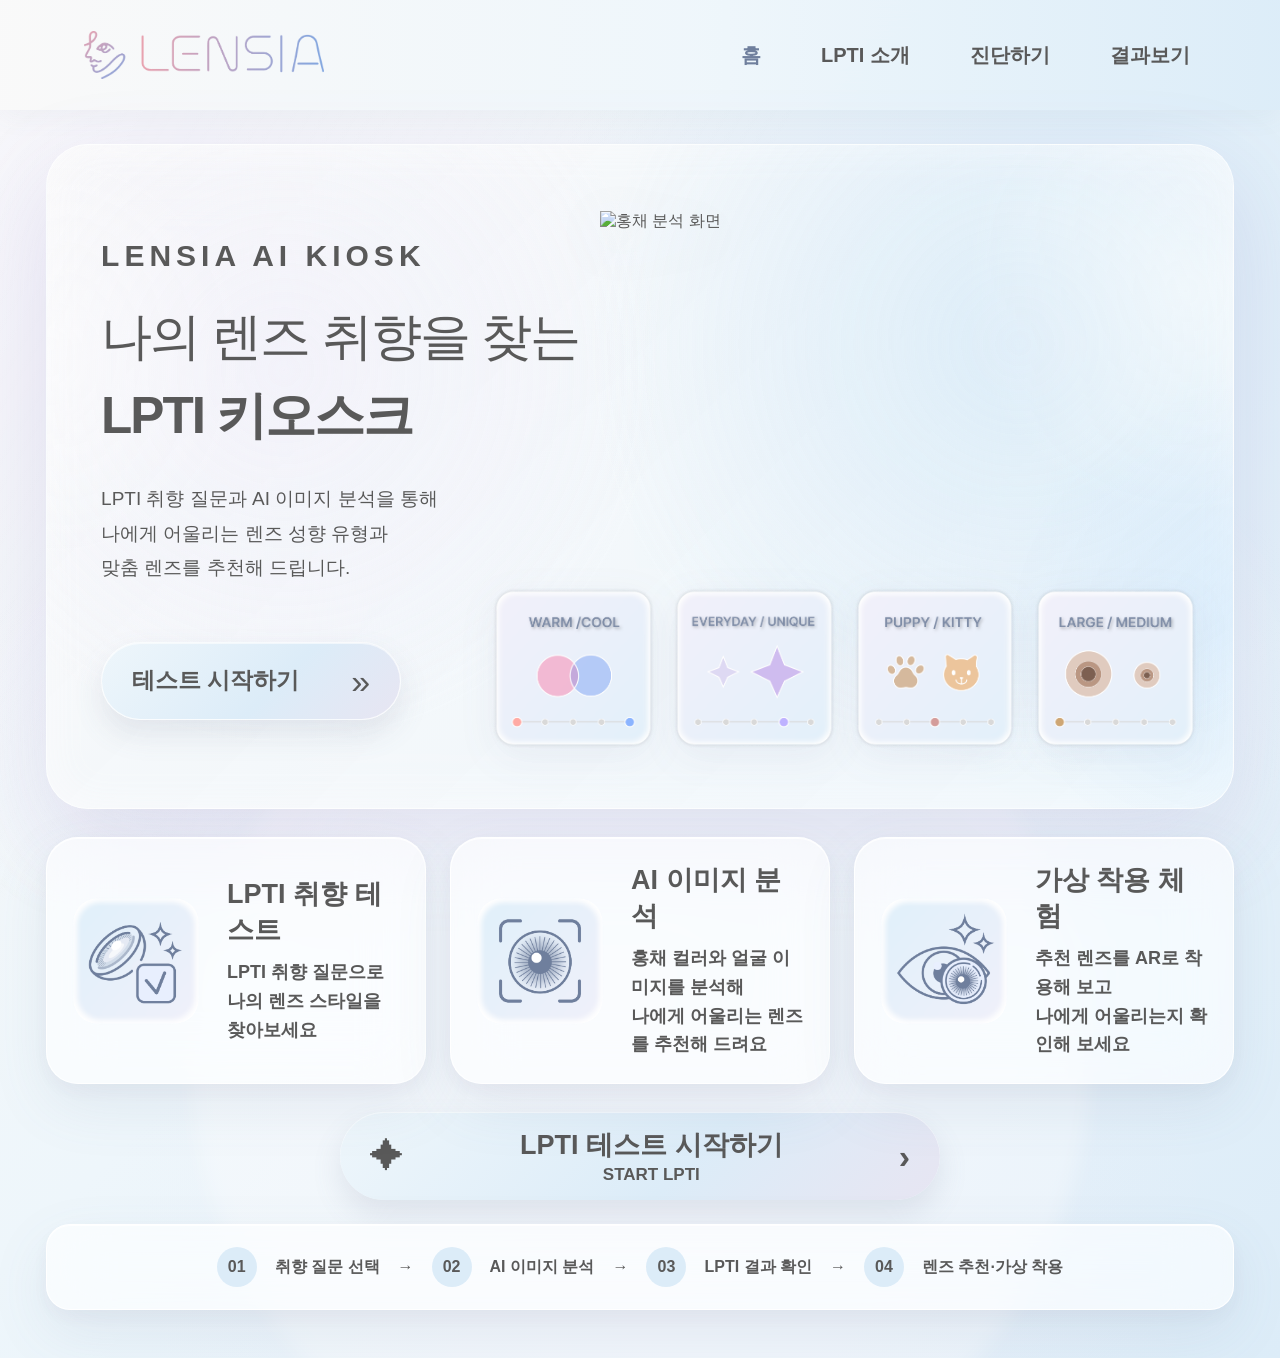
==== commit 51822899: "Sync latest lens assets with AI try-on" ====
--- a/index.html
+++ b/index.html
@@ -10,6 +10,7 @@
   <link rel="stylesheet" href="./css/intro.css">
   <link rel="stylesheet" href="./css/iris.css" />
   <link rel="stylesheet" href="./css/result.css" />
+  <link rel="stylesheet" href="./export/result-export.css">
 
 </head>
 <body>
@@ -224,7 +225,7 @@
       <!-- =====================================================
           홍채 이미지 분석 페이지
           LPTI 설문 완료 후 표시되는 진단하기 두 번째 단계
-      ===================================================== -->
+      ====================================================== -->
       <section id="iris-page" class="page">
         <section class="iris-analysis-shell glass-card">
 
@@ -266,7 +267,7 @@
               <div class="iris-button-group">
                 <button
                   id="iris-camera-button"
-                  class="iris-main-button iris-camera-button"
+                  class="iris-main-button iris-upload-button"
                   type="button"
                 >
                   <img
@@ -378,9 +379,11 @@
                   id="iris-preview-placeholder"
                   class="iris-preview-placeholder"
                 >
-                  <div class="iris-placeholder-eye">
-                    <span class="iris-placeholder-pupil"></span>
-                  </div>
+                <img
+                  src="./assets/iris-preview-eye.png"
+                  alt="눈 이미지 업로드 안내"
+                  class="iris-placeholder-eye-image"
+                />
 
                   <strong>눈 이미지 미리보기</strong>
                   <p>
@@ -498,19 +501,69 @@
                 </div>
               </div>
 
-              <div class="result-color-chips">
-                <span style="--chip:#c9a2a4"><small>SKIN</small><b>C9A2A4</b></span>
-                <span style="--chip:#3c282b"><small>IRIS</small><b>3C282B</b></span>
-                <span style="--chip:#8b5e3c"><small>LENS</small><b>8B5E3C</b></span>
-                <span style="--chip:#3c282b"><small>TONE</small><b>3C282B</b></span>
+              <div class="result-color-chips" aria-label="AI 컬러 분석 결과">
+                <span
+                  id="skin-color-chip"
+                  class="result-color-chip is-pending"
+                  style="--chip:#d9dce5"
+                >
+                  <small>SKIN</small>
+                  <b id="skin-color-chip-value">테스트 전</b>
+                </span>
+
+                <span
+                  id="iris-color-chip"
+                  class="result-color-chip is-pending"
+                  style="--chip:#d9dce5"
+                >
+                  <small>IRIS</small>
+                  <b id="iris-color-chip-value">테스트 전</b>
+                </span>
+
+                <span
+                  id="lens-color-chip"
+                  class="result-color-chip is-pending"
+                  style="--chip:#d9dce5"
+                >
+                  <small>LENS</small>
+                  <b id="lens-color-chip-value">테스트 전</b>
+                </span>
+
+                <span
+                  id="tone-color-chip"
+                  class="result-color-chip is-pending"
+                  style="--chip:#d9dce5"
+                >
+                  <small>TONE</small>
+                  <b id="tone-color-chip-value">테스트 전</b>
+                </span>
               </div>
 
               <dl class="result-analysis-list">
-                <div><dt>피부</dt><dd>#C9A2A4 / warm-light</dd></div>
-                <div><dt>홍채</dt><dd>#3C282B / dark-warm</dd></div>
-                <div><dt>눈·얼굴 비율</dt><dd>19.90%</dd></div>
-                <div><dt>피부 HSV</dt><dd>H 356, S 0.1922, V 0.7882</dd></div>
-                <div><dt>홍채 HSV</dt><dd>H 352, S 0.3373, V 0.2314</dd></div>
+                <div>
+                  <dt>피부</dt>
+                  <dd id="skin-color-detail">테스트 전입니다</dd>
+                </div>
+
+                <div>
+                  <dt>홍채</dt>
+                  <dd id="iris-color-detail">테스트 전입니다</dd>
+                </div>
+
+                <div>
+                  <dt>눈·얼굴 비율</dt>
+                  <dd id="eye-face-ratio">테스트 전입니다</dd>
+                </div>
+
+                <div>
+                  <dt>피부 HSV</dt>
+                  <dd id="skin-hsv-detail">테스트 전입니다</dd>
+                </div>
+
+                <div>
+                  <dt>홍채 HSV</dt>
+                  <dd id="iris-hsv-detail">테스트 전입니다</dd>
+                </div>
               </dl>
 
               <p id="iris-result-status" class="result-analysis-note">
@@ -584,55 +637,107 @@
                 </div>
 
                 <div id="result-product-grid" class="result-product-grid">
-                  <article class="result-product-card" data-lens-id="lens-01">
+                  <article class="result-product-card" data-rank="1">
                     <span class="result-best-label">BEST</span>
+
                     <div class="result-product-image-placeholder">
-                      <span>LENS IMAGE</span>
-                    </div>
-                    <h3>젬아워 디오네 소프트 브라운</h3>
-                    <p>따뜻한 인상을 살리는 자연스럽고 맑은 브라운</p>
-                    <div class="result-product-meta">
-                      <span>14.2mm</span><span>KRW 25,000</span>
-                    </div>
+                      <span>렌즈 이미지 준비 중</span>
+                    </div>
+
+                    <div class="result-product-info">
+                      <h3>추천 렌즈를 불러오는 중이에요</h3>
+                      <p>테스트 결과에 따라 가장 잘 어울리는 렌즈가 표시됩니다.</p>
+
+                      <div class="result-product-meta">
+                        <span>전체 --.-mm</span>
+                        <span>그래픽 --.-mm</span>
+                      </div>
+                    </div>
+
                     <div class="result-product-actions">
-                      <button class="result-try-button" type="button" data-lens-name="디오네 소프트 브라운">
+                      <button
+                        class="result-try-button"
+                        type="button"
+                        disabled
+                      >
                         ✦ 가상 착용
                       </button>
-                      <button class="result-detail-button" type="button">상세 보기</button>
+
+                      <button
+                        class="result-detail-button"
+                        type="button"
+                        disabled
+                      >
+                        상세 보기
+                      </button>
                     </div>
                   </article>
 
-                  <article class="result-product-card" data-lens-id="lens-02">
+                  <article class="result-product-card" data-rank="2">
                     <div class="result-product-image-placeholder">
-                      <span>LENS IMAGE</span>
-                    </div>
-                    <h3>마이피프 피픈 브리니 베이지</h3>
-                    <p>반짝이는 글리터와 부드러운 베이지 컬러의 조화</p>
-                    <div class="result-product-meta">
-                      <span>14.0mm</span><span>KRW 28,000</span>
-                    </div>
+                      <span>렌즈 이미지 준비 중</span>
+                    </div>
+
+                    <div class="result-product-info">
+                      <h3>추천 렌즈를 불러오는 중이에요</h3>
+                      <p>테스트 결과에 따라 두 번째 추천 렌즈가 표시됩니다.</p>
+
+                      <div class="result-product-meta">
+                        <span>전체 --.-mm</span>
+                        <span>그래픽 --.-mm</span>
+                      </div>
+                    </div>
+
                     <div class="result-product-actions">
-                      <button class="result-try-button" type="button" data-lens-name="피픈 브리니 베이지">
+                      <button
+                        class="result-try-button"
+                        type="button"
+                        disabled
+                      >
                         ✦ 가상 착용
                       </button>
-                      <button class="result-detail-button" type="button">상세 보기</button>
+
+                      <button
+                        class="result-detail-button"
+                        type="button"
+                        disabled
+                      >
+                        상세 보기
+                      </button>
                     </div>
                   </article>
 
-                  <article class="result-product-card" data-lens-id="lens-03">
+                  <article class="result-product-card" data-rank="3">
                     <div class="result-product-image-placeholder">
-                      <span>LENS IMAGE</span>
-                    </div>
-                    <h3>츄렌즈 밀크앤티 크림모카</h3>
-                    <p>데일리로 착용하기 좋은 차분한 밀크 브라운</p>
-                    <div class="result-product-meta">
-                      <span>13.8mm</span><span>KRW 22,000</span>
-                    </div>
+                      <span>렌즈 이미지 준비 중</span>
+                    </div>
+
+                    <div class="result-product-info">
+                      <h3>추천 렌즈를 불러오는 중이에요</h3>
+                      <p>테스트 결과에 따라 세 번째 추천 렌즈가 표시됩니다.</p>
+
+                      <div class="result-product-meta">
+                        <span>전체 --.-mm</span>
+                        <span>그래픽 --.-mm</span>
+                      </div>
+                    </div>
+
                     <div class="result-product-actions">
-                      <button class="result-try-button" type="button" data-lens-name="밀크앤티 크림모카">
+                      <button
+                        class="result-try-button"
+                        type="button"
+                        disabled
+                      >
                         ✦ 가상 착용
                       </button>
-                      <button class="result-detail-button" type="button">상세 보기</button>
+
+                      <button
+                        class="result-detail-button"
+                        type="button"
+                        disabled
+                      >
+                        상세 보기
+                      </button>
                     </div>
                   </article>
                 </div>
@@ -726,9 +831,11 @@
   </div>
 
   <div id="toast" class="toast" role="status" aria-live="polite"></div>
+  
   <script src="./js/script.js"></script>
   <script src="./js/iris.js"></script>
   <script src="./js/result.js"></script>
+  <script src="./export/result-export.js"></script>
   <script src="./js/ai-bridge.js"></script>
 </body>
 </html>
--- a/css/style.css
+++ b/css/style.css
@@ -2,6 +2,7 @@
   LENSIA 공통 / 홈 / 소개 / 테스트 스타일
   기존 CSS에서 결과 페이지 전용 선택자만 result.css로 분리했습니다.
 */
+
 
 :root {--ink: #2f2d31;
   --muted: #69666e;
@@ -2932,3 +2933,464 @@
     min-width: 0 !important;
   }
 }
+
+/* =========================================================
+   LENSIA SOFT GRAY + LAVENDER COLOR OVERRIDE
+   색상만 변경 / 레이아웃·크기·반응형 유지
+========================================================= */
+:root {
+  --text-primary:#595959; --text-secondary:#595959; --text-muted:#595959;
+  --text-accent:#595959; --text-on-color:#595959; --ink:#595959; --muted:#595959;
+  --primary:#d8d5e7; --primary-deep:#77728f; --primary-soft:#f1f0fa;
+  --pink:#f1f0fa; --lavender:#f1f0fa; --blue:#f1f0fa;
+  --card:rgba(255,255,255,.66); --line:rgba(119,114,143,.14);
+  --shadow:0 22px 58px rgba(100,98,118,.10),0 7px 20px rgba(100,98,118,.05),inset 0 1px 0 rgba(255,255,255,.78);
+}
+body{
+  color:#595959!important;
+  background:radial-gradient(circle at 16% 24%,rgba(241,240,250,.82),transparent 34%),radial-gradient(circle at 84% 20%,rgba(241,240,250,.76),transparent 36%),linear-gradient(135deg,#f9f9f9 0%,#f1f0fa 54%,#f1f0fa 100%)!important;
+}
+.page-shell::before{background:radial-gradient(circle at 14% 86%,rgba(255,255,255,.50),transparent 18%),radial-gradient(circle at 86% 78%,rgba(255,255,255,.42),transparent 20%),linear-gradient(120deg,rgba(255,255,255,.20),transparent 48%)!important;}
+.page-shell::after{background:rgba(255,255,255,.32)!important;}
+.glass-card,.question-card,.topbar,.home-feature-card{background:rgba(255,255,255,.62)!important;border-color:rgba(255,255,255,.86)!important;box-shadow:var(--shadow)!important;}
+.home-hero,.hero{background:radial-gradient(circle at 18% 34%,rgba(241,240,250,.86),transparent 38%),radial-gradient(circle at 82% 34%,rgba(241,240,250,.72),transparent 40%),linear-gradient(135deg,rgba(249,249,249,.86),rgba(241,240,250,.74))!important;}
+.nav-link,.nav-link.active,.hero-kicker,.eyebrow,.hero-title,.hero h1,.hero-desc,.hero-description,.feature-card h2,.home-feature-card h2,.feature-card p,.home-feature-card p,.quiz-header h1,.question-card h2,.question-kicker,.question-description,.progress-meta,.answer-card,.answer-card strong,.answer-card small,.guide-card,.guide-card b,.feature-tags span,.ghost-button,.secondary-button,.hero-cta{color:#595959!important;text-shadow:none!important;}
+.nav-link:hover,.nav-link.active:hover,.hero-cta:hover,.ghost-button:hover,.secondary-button:hover{color:#77728f!important;}
+.nav-link.active{background:rgba(241,240,250,.86)!important;}
+.feature-icon,.feature-symbol,.quiz-icon,.ar-icon,.feature-arrow{color:#77728f!important;}
+.feature-icon,.feature-symbol,.answer-card span{background:linear-gradient(145deg,#fff 0%,#f1f0fa 100%)!important;}
+.cta,.primary-button,.hero-cta,.progress-track span{color:#595959!important;background:linear-gradient(135deg,#f1f0fa 0%,#e8e6f2 50%,#ddd9ea 100%)!important;box-shadow:0 14px 30px rgba(111,106,143,.14),inset 0 1px 0 rgba(255,255,255,.56)!important;}
+.cta:hover,.primary-button:hover,.hero-cta:hover{background:linear-gradient(135deg,#e4e1ef 0%,#d8d4e7 50%,#cbc6dc 100%)!important;filter:none!important;}
+.ghost-button,.secondary-button{background:rgba(255,255,255,.72)!important;border-color:rgba(119,114,143,.14)!important;}
+.ghost-button:hover,.secondary-button:hover{background:#e8e6f2!important;}
+.progress-track{background:rgba(255,255,255,.66)!important;}
+.answer-card{background:rgba(255,255,255,.70)!important;border-color:rgba(255,255,255,.86)!important;}
+.answer-card:hover{background:#f1f0fa!important;border-color:#d8d4e7!important;}
+.answer-card.selected{background:linear-gradient(135deg,#f1f0fa,#e8e6f2)!important;border-color:#c9c4d9!important;}
+.guide-card span{color:#595959!important;background:#dedbea!important;}
+
+/* =========================================================
+   LENSIA SKY BLUE MAIN + SOFT LAVENDER GLOW
+   하늘색을 메인으로, 연보라가 은은하게 번지는 최종 오버라이드
+   레이아웃·크기·반응형은 변경하지 않음
+========================================================= */
+
+:root {
+  --text-primary: #595959;
+  --text-secondary: #595959;
+  --text-muted: #73737d;
+  --text-accent: #6f7f9d;
+  --text-on-color: #595959;
+
+  --ink: #595959;
+  --muted: #73737d;
+  --primary: #dcecf8;
+  --primary-deep: #6f7f9d;
+  --primary-soft: #eef6fb;
+
+  --pink: #f1f0fa;
+  --lavender: #f1f0fa;
+  --blue: #dcecf8;
+
+  --card: rgba(255, 255, 255, 0.68);
+  --line: rgba(111, 127, 157, 0.14);
+  --shadow:
+    0 22px 58px rgba(98, 116, 143, 0.10),
+    0 7px 20px rgba(111, 106, 143, 0.05),
+    inset 0 1px 0 rgba(255, 255, 255, 0.80);
+}
+
+body {
+  background:
+    radial-gradient(circle at 12% 20%, rgba(241, 240, 250, 0.78), transparent 32%),
+    radial-gradient(circle at 88% 18%, rgba(220, 236, 248, 0.96), transparent 36%),
+    radial-gradient(circle at 52% 88%, rgba(241, 240, 250, 0.52), transparent 40%),
+    linear-gradient(135deg, #f9f9f9 0%, #eef6fb 48%, #dcecf8 100%) !important;
+}
+
+.page-shell::before {
+  background:
+    radial-gradient(circle at 16% 84%, rgba(241,240,250,.50), transparent 19%),
+    radial-gradient(circle at 84% 78%, rgba(255,255,255,.45), transparent 20%),
+    linear-gradient(120deg, rgba(255,255,255,.22), transparent 48%) !important;
+}
+
+.home-hero,
+.hero {
+  background:
+    radial-gradient(circle at 20% 34%, rgba(241,240,250,.76), transparent 36%),
+    radial-gradient(circle at 82% 30%, rgba(220,236,248,.94), transparent 40%),
+    linear-gradient(135deg, rgba(249,249,249,.88), rgba(238,246,251,.82)) !important;
+}
+
+.glass-card,
+.question-card,
+.topbar,
+.home-feature-card {
+  background: rgba(255,255,255,.64) !important;
+  border-color: rgba(255,255,255,.88) !important;
+  box-shadow: var(--shadow) !important;
+}
+
+.nav-link:hover,
+.nav-link.active:hover,
+.hero-cta:hover,
+.ghost-button:hover,
+.secondary-button:hover {
+  color: #62738f !important;
+}
+
+.nav-link.active {
+  background: rgba(220,236,248,.72) !important;
+}
+
+.feature-icon,
+.feature-symbol,
+.quiz-icon,
+.ar-icon,
+.feature-arrow {
+  color: #6f7f9d !important;
+}
+
+.feature-icon,
+.feature-symbol,
+.answer-card span {
+  background: linear-gradient(145deg, #ffffff 0%, #eef6fb 64%, #f1f0fa 100%) !important;
+}
+
+.cta,
+.primary-button,
+.hero-cta,
+.progress-track span {
+  color: #595959 !important;
+  background: linear-gradient(135deg, #eef6fb 0%, #dcecf8 58%, #e7e5f2 100%) !important;
+  box-shadow:
+    0 14px 30px rgba(98,116,143,.14),
+    inset 0 1px 0 rgba(255,255,255,.58) !important;
+}
+
+.cta:hover,
+.primary-button:hover,
+.hero-cta:hover {
+  background: linear-gradient(135deg, #dcecf8 0%, #c8deed 58%, #d8d4e8 100%) !important;
+  filter: none !important;
+}
+
+.ghost-button:hover,
+.secondary-button:hover {
+  background: #dcecf8 !important;
+}
+
+.answer-card:hover {
+  background: #eef6fb !important;
+  border-color: #c8deed !important;
+}
+
+.answer-card.selected {
+  background: linear-gradient(135deg, #eef6fb 0%, #dcecf8 66%, #f1f0fa 100%) !important;
+  border-color: #bfd5e5 !important;
+}
+
+.guide-card span {
+  background: #dcecf8 !important;
+}
+
+/* =========================================================
+   TOPBAR FINAL
+   둥근 글래스 헤더 → 화면 가로형 연하늘색 헤더
+========================================================= */
+
+.topbar {
+  width: calc(100% + 7.2vw) !important;
+  max-width: none !important;
+
+  height: 110px !important;
+
+  margin:
+    -34px
+    -3.6vw
+    28px !important;
+
+  padding:
+    0
+    calc(3.6vw + 38px) !important;
+
+  border: 0 !important;
+  border-radius: 0 !important;
+
+  background:
+    linear-gradient(
+      90deg,
+      rgba(249, 249, 249, 0.96) 0%,
+      rgba(238, 246, 251, 0.96) 55%,
+      rgba(220, 236, 248, 0.96) 100%
+    ) !important;
+
+  box-shadow:
+    0 8px 24px rgba(98, 116, 143, 0.05) !important;
+
+  backdrop-filter: blur(16px) !important;
+  -webkit-backdrop-filter: blur(16px) !important;
+}
+
+/* 로고 */
+
+.brand-logo {
+  width: 240px !important;
+  height: auto !important;
+}
+
+/* 메뉴 전체 */
+
+.nav {
+  display: flex !important;
+  align-items: center !important;
+  gap: 48px !important;
+}
+
+/* 메뉴 버튼 */
+
+.nav-link {
+  padding: 12px 6px !important;
+
+  border: 0 !important;
+  border-radius: 0 !important;
+
+  color: #595959 !important;
+  background: transparent !important;
+
+  font-size: 20px !important;
+  font-weight: 600 !important;
+
+  box-shadow: none !important;
+
+  transition:
+    color 0.2s ease,
+    transform 0.2s ease !important;
+}
+
+/* 호버 */
+
+.nav-link:hover {
+  color: #6f7f9d !important;
+  background: transparent !important;
+  box-shadow: none !important;
+  transform: translateY(-1px) !important;
+}
+
+/* 활성 메뉴도 동그란 배경 제거 */
+
+.nav-link.active {
+  color: #595959 !important;
+  background: transparent !important;
+  box-shadow: none !important;
+}
+
+/* 혹시 기존 active 가상요소가 있다면 제거 */
+
+.nav-link.active::before,
+.nav-link.active::after {
+  display: none !important;
+}
+
+@media (max-width: 920px) {
+  .topbar {
+    width: calc(100% + 36px) !important;
+    height: 84px !important;
+
+    margin:
+      -18px
+      -18px
+      22px !important;
+
+    padding: 0 24px !important;
+  }
+
+  .brand-logo {
+    width: 180px !important;
+  }
+
+  .nav {
+    gap: 20px !important;
+  }
+
+  .nav-link {
+    padding: 9px 3px !important;
+    font-size: 15px !important;
+  }
+}
+
+@media (max-width: 540px) {
+  .topbar {
+    width: calc(100% + 20px) !important;
+    height: 68px !important;
+
+    margin:
+      -10px
+      -10px
+      18px !important;
+
+    padding: 0 14px !important;
+  }
+
+  .brand-logo {
+    width: clamp(90px, 27vw, 130px) !important;
+  }
+
+  .nav {
+    gap: 7px !important;
+  }
+
+  .nav-link {
+    padding: 7px 2px !important;
+    font-size: 12px !important;
+  }
+}
+
+/* =========================================================
+   LENSIA INTERACTION TONE SYNC — FINAL
+   가상 착용 업로드 버튼과 동일한 하늘색 중심 호버톤
+   + 진단 선택 상태
+   + 현재 페이지 헤더 글자 유지
+========================================================= */
+
+/* 공통으로 사용할 호버톤
+   #eef6fb → #dcecf8 → 은은한 연보라 */
+.ghost-button:hover,
+.secondary-button:hover {
+  color: #4f5d73 !important;
+  background:
+    linear-gradient(
+      135deg,
+      #eef6fb 0%,
+      #dcecf8 72%,
+      #e8e6f2 100%
+    ) !important;
+  border-color: rgba(111, 127, 157, 0.16) !important;
+  box-shadow:
+    0 14px 30px rgba(98, 116, 143, 0.14),
+    inset 0 1px 0 rgba(255, 255, 255, 0.88) !important;
+  transform: translateY(-2px) !important;
+}
+
+/* 진단하기 선택지 호버 */
+.answer-card:hover {
+  color: #4f5d73 !important;
+  background:
+    linear-gradient(
+      135deg,
+      #eef6fb 0%,
+      #dcecf8 72%,
+      #e8e6f2 100%
+    ) !important;
+  border-color: #c8deed !important;
+  box-shadow:
+    0 14px 30px rgba(98, 116, 143, 0.14),
+    inset 0 1px 0 rgba(255, 255, 255, 0.88) !important;
+}
+
+/* 진단하기 선택 완료 상태 */
+.answer-card.selected {
+  color: #4f5d73 !important;
+  background:
+    linear-gradient(
+      135deg,
+      #eef6fb 0%,
+      #dcecf8 72%,
+      #e8e6f2 100%
+    ) !important;
+  border-color: #b8d2e4 !important;
+  box-shadow:
+    0 16px 34px rgba(98, 116, 143, 0.15),
+    inset 0 1px 0 rgba(255, 255, 255, 0.9) !important;
+}
+
+/* 선택지 안쪽 아이콘도 같은 계열 */
+.answer-card:hover span,
+.answer-card.selected span {
+  color: #6f7f9d !important;
+  background:
+    linear-gradient(
+      145deg,
+      rgba(255, 255, 255, 0.94),
+      rgba(238, 246, 251, 0.84)
+    ) !important;
+}
+
+/* 현재 페이지 메뉴:
+   페이지를 벗어나기 전까지 active 클래스가 유지되는 동안 색상 유지 */
+.nav-link.active,
+.nav-link.active:hover {
+  color: #6f7f9d !important;
+  background: transparent !important;
+  box-shadow: none !important;
+  font-weight: 800 !important;
+}
+
+/* 일반 메뉴는 기존 회색 */
+.nav-link:not(.active) {
+  color: #595959 !important;
+}
+
+/* 일반 메뉴 호버 */
+.nav-link:not(.active):hover {
+  color: #6f7f9d !important;
+}
+
+/* ================================
+   토스트 팝업
+================================ */
+
+.toast {
+  position: fixed;
+  left: 50%;
+  bottom: 42px;
+  z-index: 9999;
+
+  max-width: calc(100vw - 40px);
+  padding: 15px 24px;
+
+  color: #595959;
+  font-size: 15px;
+  font-weight: 700;
+  line-height: 1.45;
+  text-align: center;
+  white-space: nowrap;
+
+  background: rgba(255, 255, 255, 0.94);
+  border: 1px solid rgba(220, 218, 235, 0.9);
+  border-radius: 999px;
+  box-shadow:
+    0 14px 36px rgba(75, 70, 105, 0.16),
+    inset 0 1px 0 rgba(255, 255, 255, 0.9);
+
+  backdrop-filter: blur(16px);
+  -webkit-backdrop-filter: blur(16px);
+
+  opacity: 0;
+  visibility: hidden;
+  pointer-events: none;
+
+  transform: translate(-50%, 18px);
+  transition:
+    opacity 0.25s ease,
+    transform 0.25s ease,
+    visibility 0.25s ease;
+}
+
+.toast.show {
+  opacity: 1;
+  visibility: visible;
+  transform: translate(-50%, 0);
+}
+
+@media (max-width: 560px) {
+  .toast {
+    bottom: 24px;
+    width: max-content;
+    max-width: calc(100vw - 28px);
+    padding: 13px 18px;
+    font-size: 14px;
+    white-space: normal;
+  }
+}
--- a/css/intro.css
+++ b/css/intro.css
@@ -1,236 +1,116 @@
 /* LENSIA LPTI 소개 페이지 전용 스타일 */
+#intro-page { width: 100%; }
+#intro-page .intro-page-card { position:relative; min-height:720px; padding:72px 84px; border-radius:42px; }
+#intro-page .intro-back-button { position:absolute; top:64px; left:84px; width:92px; height:46px; padding:0; display:inline-flex; align-items:center; justify-content:center; border:1px solid transparent; border-radius:999px; color:var(--text-secondary,#686b7d); background:rgba(255,255,255,.42); font-size:16px; font-weight:700; box-shadow:0 8px 20px rgba(111,106,168,.1),inset 0 1px 0 rgba(255,255,255,.48); cursor:pointer; transition:.22s ease; }
+#intro-page .intro-back-button:hover { color:var(--text-accent,#7772a8); background:rgba(255,255,255,.82); transform:translateY(-2px); }
+#intro-page .intro-heading { width:min(100%,900px); margin:54px auto 48px; text-align:center; }
+#intro-page #intro-badge { display:inline-block; padding:8px 16px; border-radius:999px; color:var(--text-accent,#7772a8); background:rgba(255,255,255,.64); font-weight:800; }
+#intro-page #intro-eyebrow { margin:20px 0 10px; color:var(--text-accent,#7772a8); font-weight:800; letter-spacing:3px; }
+#intro-page #intro-title { margin:0; color:var(--text-primary,#51536b); font-size:clamp(40px,4vw,64px); line-height:1.25; }
+#intro-page #intro-description { margin:20px 0 0; color:var(--text-secondary,#686b7d); font-size:20px; line-height:1.7; word-break:keep-all; }
+#intro-page .intro-content { width:min(100%,1120px); margin:0 auto; display:grid; grid-template-columns:430px minmax(0,1fr); align-items:center; gap:100px; }
+#intro-page .intro-visual,#intro-page .intro-detail,#intro-page .intro-keywords { min-width:0; }
+#intro-page .intro-visual { width:100%; margin:0 auto; display:flex; align-items:center; justify-content:center; background:transparent; box-shadow:none; overflow:visible; }
+#intro-page .intro-visual img { display:block; width:100%; max-width:100%; height:auto; margin:0 auto; object-fit:contain; border-radius:32px; filter:drop-shadow(0 18px 36px rgba(111,106,168,.16)); }
+#intro-page .intro-visual-main { width:min(430px,100%); margin:0 auto; }
+#intro-page .intro-visual-wc,#intro-page .intro-visual-eu,#intro-page .intro-visual-pk,#intro-page .intro-visual-lm { width:min(300px,100%); margin:0 auto; }
+#intro-page .intro-detail h2 { margin:0 0 18px; color:var(--text-primary,#51536b); font-size:34px; line-height:1.35; word-break:keep-all; }
+#intro-page .intro-detail p { margin:0; color:var(--text-secondary,#686b7d); font-size:19px; line-height:1.8; word-break:keep-all; overflow-wrap:break-word; }
+#intro-page .intro-keywords { width:100%; margin-top:28px; display:flex; flex-wrap:wrap; gap:10px; }
+#intro-page .intro-keywords span,#intro-page .intro-keyword-button { padding:9px 12px; border:1px solid rgba(255,255,255,.82); border-radius:999px; color:var(--text-secondary,#686b7d); background:rgba(255,255,255,.62); font:inherit; font-size:14px; font-weight:700; white-space:nowrap; }
+#intro-page .intro-keyword-button { cursor:pointer; transition:.2s ease; }
+#intro-page .intro-keyword-button:hover { transform:translateY(-2px); background:rgba(255,255,255,.82); }
+#intro-page .intro-test-button { width:320px; min-height:72px; margin:60px auto 0; border:0; border-radius:999px; display:block; color:#fff; font-size:21px; font-weight:800; background:linear-gradient(135deg,#b8d8f2 0%,#cbc5e9 50%,#e5b9ea 100%); cursor:pointer; box-shadow:0 16px 36px rgba(111,106,168,.2); }
+#intro-page .intro-test-button.cta { width:min(100%,420px); min-height:78px; margin:56px auto 0; padding:0 28px; display:flex; align-items:center; justify-content:space-between; }
+@media (max-width:1300px) {
+  #intro-page .intro-page-card { padding:60px 54px 64px; }
+  #intro-page .intro-content { width:min(100%,900px); grid-template-columns:1fr; justify-items:center; gap:40px; }
+  #intro-page .intro-visual { width:min(100%,520px); }
+  #intro-page .intro-visual-wc,#intro-page .intro-visual-eu,#intro-page .intro-visual-pk,#intro-page .intro-visual-lm { width:min(320px,100%); }
+  #intro-page .intro-detail { width:min(100%,760px); text-align:center; }
+  #intro-page .intro-detail h2 { font-size:32px; }
+  #intro-page .intro-detail p { width:min(100%,700px); margin:0 auto; font-size:18px; }
+  #intro-page .intro-keywords { justify-content:center; }
+}
+@media (max-width:920px) {
+  #intro-page .intro-page-card { padding:48px 30px 54px; }
+  #intro-page .intro-back-button { top:34px; left:30px; }
+  #intro-page .intro-heading { margin:52px auto 36px; }
+  #intro-page .intro-content { gap:34px; }
+  #intro-page .intro-visual { width:min(100%,440px); }
+  #intro-page .intro-detail h2 { font-size:29px; }
+  #intro-page .intro-detail p { font-size:17px; }
+}
+@media (max-width:760px) {
+  #intro-page .intro-page-card { min-height:auto; padding:44px 22px 50px; border-radius:30px; }
+  #intro-page .intro-back-button { top:26px; left:22px; width:82px; height:42px; font-size:14px; }
+  #intro-page .intro-heading { margin:52px auto 32px; }
+  #intro-page #intro-title { font-size:clamp(38px,10vw,52px); }
+  #intro-page #intro-description { font-size:16px; }
+  #intro-page .intro-content { gap:28px; }
+  #intro-page .intro-visual { width:min(100%,380px); }
+  #intro-page .intro-visual-main { width:min(360px,100%); }
+  #intro-page .intro-visual-wc,#intro-page .intro-visual-eu,#intro-page .intro-visual-pk,#intro-page .intro-visual-lm { width:min(280px,100%); }
+  #intro-page .intro-detail h2 { font-size:27px; }
+  #intro-page .intro-detail p { font-size:16px; }
+}
+@media (max-width:480px) {
+  #intro-page .intro-page-card { padding:40px 16px 44px; }
+  #intro-page .intro-back-button { left:16px; }
+  #intro-page #intro-description { font-size:14px; }
+  #intro-page .intro-visual { width:min(100%,330px); }
+  #intro-page .intro-visual-main { width:min(320px,100%); }
+  #intro-page .intro-visual-wc,#intro-page .intro-visual-eu,#intro-page .intro-visual-pk,#intro-page .intro-visual-lm { width:min(260px,100%); }
+  #intro-page .intro-detail h2 { font-size:24px; }
+  #intro-page .intro-detail p { font-size:14px; }
+}
 
-#intro-page { width: 100%; }
+/* LENSIA SOFT GRAY + LAVENDER COLOR OVERRIDE */
+#intro-page{color:#595959;}
+#intro-page .intro-page-card{background:linear-gradient(135deg,rgba(255,255,255,.72),rgba(241,240,250,.52))!important;border-color:rgba(255,255,255,.88)!important;}
+#intro-page .intro-back-button,#intro-page #intro-badge,#intro-page #intro-eyebrow,#intro-page #intro-title,#intro-page #intro-description,#intro-page .intro-detail h2,#intro-page .intro-detail p,#intro-page .intro-keywords span,#intro-page .intro-keyword-button{color:#595959!important;}
+#intro-page .intro-back-button,#intro-page #intro-badge,#intro-page .intro-keywords span,#intro-page .intro-keyword-button{background:rgba(255,255,255,.72)!important;border-color:rgba(119,114,143,.12)!important;}
+#intro-page .intro-back-button:hover,#intro-page .intro-keyword-button:hover{color:#77728f!important;background:#e7e5f1!important;}
+#intro-page .intro-test-button,#intro-page .intro-test-button.cta{color:#595959!important;background:linear-gradient(135deg,#f1f0fa 0%,#e7e5f1 50%,#dad6e7 100%)!important;box-shadow:0 14px 30px rgba(111,106,143,.14),inset 0 1px 0 rgba(255,255,255,.56)!important;}
+#intro-page .intro-test-button:hover,#intro-page .intro-test-button.cta:hover{background:linear-gradient(135deg,#e3e0ee 0%,#d6d2e4 50%,#c8c3da 100%)!important;}
+
+/* =========================================================
+   LENSIA SKY BLUE MAIN + SOFT LAVENDER GLOW
+   하늘색을 메인으로, 연보라가 은은하게 번지는 최종 오버라이드
+   레이아웃·크기·반응형은 변경하지 않음
+========================================================= */
 
 #intro-page .intro-page-card {
-  position: relative;
-  min-height: 720px;
-  padding: 72px 84px;
-  border-radius: 42px;
+  background:
+    radial-gradient(circle at 82% 20%, rgba(220,236,248,.78), transparent 34%),
+    radial-gradient(circle at 16% 78%, rgba(241,240,250,.58), transparent 36%),
+    linear-gradient(135deg, rgba(255,255,255,.76), rgba(238,246,251,.62)) !important;
 }
 
-#intro-page .intro-back-button {
-  position: absolute;
-  top: 64px;
-  left: 84px;
-  width: 92px;
-  height: 46px;
-  padding: 0;
-  display: inline-flex;
-  align-items: center;
-  justify-content: center;
-  border: 1px solid transparent;
-  border-radius: 999px;
-  color: var(--text-secondary, #686b7d);
-  background: rgba(255,255,255,.42);
-  font-size: 16px;
-  font-weight: 700;
-  box-shadow: 0 8px 20px rgba(111,106,168,.1), inset 0 1px 0 rgba(255,255,255,.48);
-  cursor: pointer;
-  transition: .22s ease;
+#intro-page .intro-back-button,
+#intro-page #intro-badge,
+#intro-page .intro-keywords span,
+#intro-page .intro-keyword-button {
+  background: rgba(255,255,255,.74) !important;
+  border-color: rgba(111,127,157,.12) !important;
 }
 
-#intro-page .intro-back-button:hover {
-  color: var(--text-accent, #7772a8);
-  background: rgba(255,255,255,.82);
-  transform: translateY(-2px);
+#intro-page .intro-back-button:hover,
+#intro-page .intro-keyword-button:hover {
+  color: #62738f !important;
+  background: #dcecf8 !important;
 }
 
-#intro-page .intro-heading {
-  width: min(100%, 900px);
-  margin: 54px auto 48px;
-  text-align: center;
+#intro-page .intro-test-button,
+#intro-page .intro-test-button.cta {
+  color: #595959 !important;
+  background: linear-gradient(135deg, #eef6fb 0%, #dcecf8 58%, #e7e5f2 100%) !important;
+  box-shadow:
+    0 14px 30px rgba(98,116,143,.14),
+    inset 0 1px 0 rgba(255,255,255,.58) !important;
 }
 
-#intro-page #intro-badge {
-  display: inline-block;
-  padding: 8px 16px;
-  border-radius: 999px;
-  color: var(--text-accent, #7772a8);
-  background: rgba(255,255,255,.64);
-  font-weight: 800;
+#intro-page .intro-test-button:hover,
+#intro-page .intro-test-button.cta:hover {
+  background: linear-gradient(135deg, #dcecf8 0%, #c8deed 58%, #d8d4e8 100%) !important;
 }
-
-#intro-page #intro-eyebrow {
-  margin: 20px 0 10px;
-  color: var(--text-accent, #7772a8);
-  font-weight: 800;
-  letter-spacing: 3px;
-}
-
-#intro-page #intro-title {
-  margin: 0;
-  color: var(--text-primary, #51536b);
-  font-size: clamp(40px, 4vw, 64px);
-  line-height: 1.25;
-}
-
-#intro-page #intro-description {
-  margin: 20px 0 0;
-  color: var(--text-secondary, #686b7d);
-  font-size: 20px;
-  line-height: 1.7;
-  word-break: keep-all;
-}
-
-#intro-page .intro-content {
-  width: min(100%, 1120px);
-  margin: 0 auto;
-  display: grid;
-  grid-template-columns: 430px minmax(0,1fr);
-  align-items: center;
-  gap: 100px;
-}
-
-#intro-page .intro-visual,
-#intro-page .intro-detail,
-#intro-page .intro-keywords { min-width: 0; }
-
-#intro-page .intro-visual {
-  width: 100%;
-  margin: 0 auto;
-  display: flex;
-  align-items: center;
-  justify-content: center;
-  background: transparent;
-  box-shadow: none;
-  overflow: visible;
-}
-
-#intro-page .intro-visual img {
-  display: block;
-  width: 100%;
-  max-width: 100%;
-  height: auto;
-  margin: 0 auto;
-  object-fit: contain;
-  border-radius: 32px;
-  filter: drop-shadow(0 18px 36px rgba(111,106,168,.16));
-}
-
-#intro-page .intro-visual-main { width: min(430px,100%); margin: 0 auto; }
-#intro-page .intro-visual-wc,
-#intro-page .intro-visual-eu,
-#intro-page .intro-visual-pk,
-#intro-page .intro-visual-lm { width: min(300px,100%); margin: 0 auto; }
-
-#intro-page .intro-detail h2 {
-  margin: 0 0 18px;
-  color: var(--text-primary, #51536b);
-  font-size: 34px;
-  line-height: 1.35;
-  word-break: keep-all;
-}
-
-#intro-page .intro-detail p {
-  margin: 0;
-  color: var(--text-secondary, #686b7d);
-  font-size: 19px;
-  line-height: 1.8;
-  word-break: keep-all;
-  overflow-wrap: break-word;
-}
-
-#intro-page .intro-keywords {
-  width: 100%;
-  margin-top: 28px;
-  display: flex;
-  flex-wrap: wrap;
-  gap: 10px;
-}
-
-#intro-page .intro-keywords span,
-#intro-page .intro-keyword-button {
-  padding: 9px 12px;
-  border: 1px solid rgba(255,255,255,.82);
-  border-radius: 999px;
-  color: var(--text-secondary, #686b7d);
-  background: rgba(255,255,255,.62);
-  font: inherit;
-  font-size: 14px;
-  font-weight: 700;
-  white-space: nowrap;
-}
-
-#intro-page .intro-keyword-button { cursor: pointer; transition: .2s ease; }
-#intro-page .intro-keyword-button:hover { transform: translateY(-2px); background: rgba(255,255,255,.82); }
-
-#intro-page .intro-test-button {
-  width: 320px;
-  min-height: 72px;
-  margin: 60px auto 0;
-  border: 0;
-  border-radius: 999px;
-  display: block;
-  color: #fff;
-  font-size: 21px;
-  font-weight: 800;
-  background: linear-gradient(135deg,#b8d8f2 0%,#cbc5e9 50%,#e5b9ea 100%);
-  cursor: pointer;
-  box-shadow: 0 16px 36px rgba(111,106,168,.2);
-}
-
-#intro-page .intro-test-button.cta {
-  width: min(100%,420px);
-  min-height: 78px;
-  margin: 56px auto 0;
-  padding: 0 28px;
-  display: flex;
-  align-items: center;
-  justify-content: space-between;
-}
-
-@media (max-width:1300px) {
-  #intro-page .intro-page-card { padding: 60px 54px 64px; }
-  #intro-page .intro-content { width: min(100%,900px); grid-template-columns: 1fr; justify-items: center; gap: 40px; }
-  #intro-page .intro-visual { width: min(100%,520px); }
-  #intro-page .intro-visual-wc,
-  #intro-page .intro-visual-eu,
-  #intro-page .intro-visual-pk,
-  #intro-page .intro-visual-lm { width: min(320px,100%); }
-  #intro-page .intro-detail { width: min(100%,760px); text-align: center; }
-  #intro-page .intro-detail h2 { font-size: 32px; }
-  #intro-page .intro-detail p { width: min(100%,700px); margin: 0 auto; font-size: 18px; }
-  #intro-page .intro-keywords { justify-content: center; }
-}
-
-@media (max-width:920px) {
-  #intro-page .intro-page-card { padding: 48px 30px 54px; }
-  #intro-page .intro-back-button { top: 34px; left: 30px; }
-  #intro-page .intro-heading { margin: 52px auto 36px; }
-  #intro-page .intro-content { gap: 34px; }
-  #intro-page .intro-visual { width: min(100%,440px); }
-  #intro-page .intro-detail h2 { font-size: 29px; }
-  #intro-page .intro-detail p { font-size: 17px; }
-}
-
-@media (max-width:760px) {
-  #intro-page .intro-page-card { min-height: auto; padding: 44px 22px 50px; border-radius: 30px; }
-  #intro-page .intro-back-button { top: 26px; left: 22px; width: 82px; height: 42px; font-size: 14px; }
-  #intro-page .intro-heading { margin: 52px auto 32px; }
-  #intro-page #intro-title { font-size: clamp(38px,10vw,52px); }
-  #intro-page #intro-description { font-size: 16px; }
-  #intro-page .intro-content { gap: 28px; }
-  #intro-page .intro-visual { width: min(100%,380px); }
-  #intro-page .intro-visual-main { width: min(360px,100%); }
-  #intro-page .intro-visual-wc,
-  #intro-page .intro-visual-eu,
-  #intro-page .intro-visual-pk,
-  #intro-page .intro-visual-lm { width: min(280px,100%); }
-  #intro-page .intro-detail h2 { font-size: 27px; }
-  #intro-page .intro-detail p { font-size: 16px; }
-}
-
-@media (max-width:480px) {
-  #intro-page .intro-page-card { padding: 40px 16px 44px; }
-  #intro-page .intro-back-button { left: 16px; }
-  #intro-page #intro-description { font-size: 14px; }
-  #intro-page .intro-visual { width: min(100%,330px); }
-  #intro-page .intro-visual-main { width: min(320px,100%); }
-  #intro-page .intro-visual-wc,
-  #intro-page .intro-visual-eu,
-  #intro-page .intro-visual-pk,
-  #intro-page .intro-visual-lm { width: min(260px,100%); }
-  #intro-page .intro-detail h2 { font-size: 24px; }
-  #intro-page .intro-detail p { font-size: 14px; }
-}
--- a/css/iris.css
+++ b/css/iris.css
@@ -817,4 +817,128 @@
     width: 130px;
     margin-bottom: 18px;
   }
+}
+/* LENSIA SOFT GRAY + LAVENDER COLOR OVERRIDE */
+#iris-page,.iris-analysis-shell{color:#595959;}
+.iris-eyebrow,.iris-analysis-header h1,.iris-header-description,.iris-step-heading h2,.iris-step-heading p,.iris-button-copy strong,.iris-button-copy small,.iris-file-status p,.iris-skip-button,.iris-preview-heading span,.iris-preview-heading strong,.iris-remove-button,.iris-preview-placeholder strong,.iris-preview-placeholder p,.iris-analysis-loading strong,.iris-analysis-loading p,.iris-preview-note,.iris-guide-item strong,.iris-guide-item p{color:#595959!important;}
+.iris-control-panel,.iris-preview-panel,.iris-guide-item{background:linear-gradient(135deg,rgba(255,255,255,.70),rgba(241,240,250,.48))!important;border-color:rgba(255,255,255,.88)!important;box-shadow:0 16px 42px rgba(100,98,118,.09),inset 0 1px 0 rgba(255,255,255,.82)!important;}
+.iris-step-number,.iris-analyze-button{color:#595959!important;background:linear-gradient(135deg,#f1f0fa 0%,#e7e5f1 50%,#dad6e7 100%)!important;}
+.iris-analyze-button:hover:not(:disabled){background:linear-gradient(135deg,#e3e0ee 0%,#d6d2e4 50%,#c8c3da 100%)!important;filter:none!important;}
+.iris-main-button,.iris-camera-button,.iris-upload-button,.iris-file-status,.iris-remove-button{color:#595959!important;background:rgba(255,255,255,.70)!important;border-color:rgba(119,114,143,.12)!important;}
+.iris-camera-button:hover,.iris-upload-button:hover,.iris-main-button:hover,.iris-remove-button:hover{background:#e7e5f1!important;}
+.iris-button-icon,.iris-button-arrow,.iris-file-status span,.iris-preview-heading span,.iris-guide-icon{color:#77728f!important;}
+.iris-guide-icon{background:linear-gradient(145deg,#f1f0fa,#e4e1ef)!important;}
+.iris-preview-box{border-color:rgba(119,114,143,.28)!important;background:radial-gradient(circle at 50% 50%,rgba(255,255,255,.82),rgba(241,240,250,.58) 48%,rgba(241,240,250,.42))!important;}
+.iris-analysis-loading{background:rgba(249,249,249,.92)!important;}
+.iris-loading-circle{border-color:rgba(216,212,231,.54)!important;border-top-color:#77728f!important;}
+
+/* =========================================================
+   LENSIA SKY BLUE MAIN + SOFT LAVENDER GLOW
+   하늘색을 메인으로, 연보라가 은은하게 번지는 최종 오버라이드
+   레이아웃·크기·반응형은 변경하지 않음
+========================================================= */
+
+.iris-control-panel,
+.iris-preview-panel,
+.iris-guide-item {
+  background:
+    linear-gradient(135deg, rgba(255,255,255,.72), rgba(238,246,251,.52)) !important;
+}
+
+.iris-step-number,
+.iris-analyze-button {
+  color: #595959 !important;
+  background: linear-gradient(135deg, #eef6fb 0%, #dcecf8 58%, #e7e5f2 100%) !important;
+}
+
+.iris-analyze-button:hover:not(:disabled) {
+  background: linear-gradient(135deg, #dcecf8 0%, #c8deed 58%, #d8d4e8 100%) !important;
+}
+
+.iris-camera-button:hover,
+.iris-main-button:hover {
+  background: #dcecf8 !important;
+}
+
+.iris-upload-button:hover,
+.iris-remove-button:hover {
+  background: linear-gradient(135deg, #eef6fb, #e7e5f2) !important;
+}
+
+.iris-button-icon,
+.iris-button-arrow,
+.iris-file-status span,
+.iris-preview-heading span,
+.iris-guide-icon {
+  color: #6f7f9d !important;
+}
+
+.iris-guide-icon {
+  background: linear-gradient(145deg, #eef6fb 0%, #dcecf8 68%, #f1f0fa 100%) !important;
+}
+
+.iris-preview-box {
+  border-color: rgba(111,127,157,.28) !important;
+  background:
+    radial-gradient(circle at 52% 48%, rgba(255,255,255,.84), rgba(220,236,248,.62) 48%, rgba(241,240,250,.46)) !important;
+}
+
+.iris-loading-circle {
+  border-color: rgba(200,222,237,.56) !important;
+  border-top-color: #6f7f9d !important;
+}
+
+/* =========================================================
+   IRIS UPLOAD HOVER TONE SYNC — FINAL
+   가상 착용 카메라 촬영하기와 동일한 톤
+========================================================= */
+
+.iris-main-button {
+  color: #595959 !important;
+  background: rgba(255, 255, 255, 0.74) !important;
+  border-color: rgba(111, 127, 157, 0.13) !important;
+  box-shadow:
+    0 10px 26px rgba(98, 116, 143, 0.08),
+    inset 0 1px 0 rgba(255, 255, 255, 0.84) !important;
+}
+
+/* 카메라 촬영 / 이미지 업로드 모두 동일한 호버톤 */
+.iris-main-button:hover,
+.iris-camera-button:hover,
+.iris-upload-button:hover {
+  color: #4f5d73 !important;
+  background:
+    linear-gradient(
+      135deg,
+      #eef6fb 0%,
+      #dcecf8 72%,
+      #e8e6f2 100%
+    ) !important;
+  border-color: rgba(111, 127, 157, 0.16) !important;
+  box-shadow:
+    0 14px 30px rgba(98, 116, 143, 0.14),
+    inset 0 1px 0 rgba(255, 255, 255, 0.88) !important;
+  transform: translateY(-2px) !important;
+}
+
+/* 아이콘 박스도 가상 착용과 동일 */
+.iris-button-icon,
+.iris-button-image {
+  color: #6f7f9d !important;
+  background:
+    linear-gradient(
+      145deg,
+      rgba(255, 255, 255, 0.9),
+      rgba(238, 246, 251, 0.78)
+    ) !important;
+}
+
+.iris-placeholder-eye-image {
+  display: block;
+  width: min(220px, 58%);
+  height: auto;
+  object-fit: contain;
+  margin: 0 auto 20px;
+  pointer-events: none;
+  user-select: none;
 }
--- a/css/result.css
+++ b/css/result.css
@@ -156,7 +156,7 @@
 }
 
 .result-color-chips {
-  margin-top: 10px;
+  margin-top: 30px;
   padding: 12px;
   display: grid;
   grid-template-columns: repeat(4, minmax(0, 1fr));
@@ -188,14 +188,14 @@
 }
 
 .result-analysis-list {
-  margin: 18px 0 0;
-  display: grid;
-  gap: 10px;
+  margin: 30px 0 0;
+  display: grid;
+  gap: 20px;
 }
 
 .result-analysis-list div {
   display: grid;
-  grid-template-columns: 64px 1fr;
+  grid-template-columns: 120px 1fr;
   gap: 8px;
   color: var(--text-secondary, #686b7d);
   font-size: 17px;
@@ -256,6 +256,7 @@
 
 .result-type-summary {
   min-width: 0;
+  transform: translateX(30px);
 }
 
 .result-type-badges {
@@ -413,21 +414,13 @@
   height: 112px;
   display: grid;
   place-content: center;
+  overflow: hidden;
   border-radius: 15px;
-  color: rgba(100,95,120,.5);
+  color: rgba(100, 95, 120, 0.5);
   font-size: 14px;
   font-weight: 900;
   letter-spacing: 1.4px;
-  background:
-    radial-gradient(circle, rgba(255,255,255,.94), rgba(237,220,202,.75) 35%, rgba(221,190,163,.68));
-}
-
-.result-product-card:nth-child(2) .result-product-image-placeholder {
-  background: radial-gradient(circle, #fff, #f4e5c9 42%, #ecd7b0);
-}
-
-.result-product-card:nth-child(3) .result-product-image-placeholder {
-  background: radial-gradient(circle, #fff, #eadfd3 42%, #dcc8b7);
+  background: transparent;
 }
 
 .result-product-card h3 {
@@ -786,6 +779,7 @@
     display: grid;
     grid-template-columns: 1fr 1fr;
     column-gap: 24px;
+    padding: 32px 30px 40px;
   }
 
   .result-section-title,
@@ -798,7 +792,7 @@
   .result-iris-preview {
     grid-column: 2;
     grid-row: 1 / span 4;
-    margin-top: 0;
+    margin-top: 24px;
   }
 }
 
@@ -1051,6 +1045,7 @@
   .result-type-summary {
     min-width: 250px;
     max-width: 300px;
+    transform: translateX(30px);
   }
 
   .result-axis-panel {
@@ -1073,7 +1068,7 @@
 }
 
 /* 1200px 이하 */
-@media (max-width: 1200px) {
+@media (max-width: 1350px) {
   .result-lpti-card {
     min-height: 600px;
     padding: 28px 30px 36px;
@@ -1100,6 +1095,7 @@
     width: 100%;
     min-width: 0;
     max-width: 380px;
+    transform: translateX(50px);
   }
 
   .result-type-summary > strong {
@@ -1135,6 +1131,59 @@
   }
 }
 
+/* =========================================================
+   1201px ~ 1350px
+   위: 홍채 분석 + 나의 LPTI
+   아래: 추천 렌즈 전체 너비
+========================================================= */
+@media (min-width: 1201px) and (max-width: 1350px) {
+  .result-upper {
+    display: grid;
+    grid-template-columns:
+      minmax(300px, 0.7fr)
+      minmax(0, 1.75fr);
+    grid-template-rows: auto auto;
+    grid-template-areas:
+      "iris lpti"
+      "products products";
+    gap: 18px;
+    align-items: stretch;
+  }
+
+  /* HTML 중간 래퍼만 그리드 계산에서 제거 */
+  .result-main-column {
+    display: contents;
+  }
+
+  /* 왼쪽 홍채 분석 */
+  .result-iris-card {
+    grid-area: iris;
+    height: 100%;
+    min-height: 600px;
+  }
+
+  /* 오른쪽 나의 LPTI */
+  .result-lpti-card {
+    grid-area: lpti;
+    height: 100%;
+    min-height: 600px;
+  }
+
+  /* 아래 추천 렌즈 */
+  .result-products {
+    grid-area: products;
+    width: 100%;
+    min-width: 0;
+    margin-top: 0;
+  }
+
+  .result-product-grid {
+    width: 100%;
+    grid-template-columns: repeat(3, minmax(0, 1fr));
+    gap: 18px;
+  }
+}
+
 /* 900px 이하 */
 @media (max-width: 900px) {
   .result-lpti-card {
@@ -1157,6 +1206,7 @@
 
   .result-type-summary {
     max-width: 340px;
+    transform: translateX(50px);
   }
 
   .result-type-summary > strong {
@@ -1202,6 +1252,7 @@
     max-width: 260px;
     margin-inline: auto;
     text-align: center;
+    transform: translateX(0px);
   }
 
   .result-type-badges {
@@ -1776,27 +1827,27 @@
 
 .result-character-visual {
   width: 100%;
-  min-height: 360px;
+  min-height: 290px;
 
   display: flex;
   align-items: flex-end;
   justify-content: center;
 
-  overflow: hidden;
+  overflow: visible;
 }
 
 .result-character-image {
   display: block;
-  width: min(100%, 320px);
-  max-height: 350px;
+  width: min(100%, 280px);
+  max-height: 280px;
   height: auto;
 
   object-fit: contain;
   object-position: center bottom;
 
-  filter: drop-shadow(
-    0 18px 28px rgba(111, 106, 168, 0.14)
-  );
+  transform: translate(0px, -20px);
+
+  filter: none;
 }
 
 @media (max-width: 760px) {
@@ -1818,4 +1869,373 @@
   justify-content: center;
   overflow: hidden;
   background: transparent;
-}+  transform: translate(30px, -20px);
+}
+/* LENSIA SOFT GRAY + LAVENDER COLOR OVERRIDE */
+#result-page,.result-dashboard{color:#595959;}
+.result-section-title h2,.result-lpti-card>h2,.result-recommend-heading h2,.result-tryon-heading h2,.result-section-title span,.result-iris-placeholder strong,.result-iris-placeholder p,.result-analysis-list div,.result-analysis-note,.result-type-summary>strong,.result-type-summary>small,.result-type-summary h3,.result-axis-row,.result-recommend-heading p,.result-product-card h3,.result-product-card p,.result-product-meta,.result-tryon-heading p,.result-tryon-title-line span,.result-tryon-step h3,.result-tryon-step p,.result-upload-option,.result-upload-option strong,.result-upload-option small,.result-file-status,.result-tryon-preview,.result-tryon-preview p,.result-save-button,.result-save-button small{color:#595959!important;}
+.result-iris-card,.result-lpti-card,.result-tryon-card,.result-product-card,.result-tryon-control,.result-tryon-preview-wrap{background:linear-gradient(135deg,rgba(255,255,255,.70),rgba(241,240,250,.48))!important;border-color:rgba(255,255,255,.88)!important;}
+.result-iris-placeholder,.result-tryon-preview{background:radial-gradient(circle at 50% 50%,rgba(255,255,255,.84),rgba(241,240,250,.58) 48%,rgba(241,240,250,.42))!important;border-color:rgba(119,114,143,.26)!important;}
+.result-placeholder-icon,.result-iris-ring b,.result-upload-option>span,.result-upload-option>b,.result-tryon-arrow{color:#77728f!important;}
+.result-placeholder-button,.result-try-button,.result-tryon-analyze,.result-retest-button,.result-type-badges span,.result-best-label,.result-preview-label.active,.result-tryon-step>span{color:#595959!important;background:linear-gradient(135deg,#f1f0fa 0%,#e7e5f1 50%,#dad6e7 100%)!important;}
+.result-placeholder-button:hover,.result-try-button:hover,.result-tryon-analyze:hover:not(:disabled),.result-retest-button:hover{background:linear-gradient(135deg,#e3e0ee 0%,#d6d2e4 50%,#c8c3da 100%)!important;filter:none!important;}
+.result-type-badges b,.result-detail-button,.result-save-button,.result-preview-label{color:#595959!important;background:rgba(255,255,255,.76)!important;}
+.result-upload-option{background:rgba(255,255,255,.70)!important;border-color:rgba(119,114,143,.12)!important;}
+.result-upload-option:hover,.result-upload-option:not(.upload):hover,.result-upload-option.upload:hover{background:#e7e5f1!important;}
+.result-tryon-analyze{box-shadow:0 14px 30px rgba(111,106,143,.14),inset 0 1px 0 rgba(255,255,255,.56)!important;}
+.result-axis.warm,.result-axis.everyday,.result-axis.puppy,.result-axis.size{background:linear-gradient(90deg,#e8e6f2,#dcd8e9,#f1f0fa)!important;}
+.result-axis span{border-color:#d8d4e7!important;}
+.result-character-placeholder{color:#595959!important;background:linear-gradient(145deg,rgba(255,255,255,.78),rgba(241,240,250,.66))!important;}
+
+/* =========================================================
+   RESULT PAGE — SKY BLUE MAIN HOVER FINAL
+   홍채 분석 페이지와 동일한 하늘색 중심 톤
+   연보라는 보조 광원으로만 사용
+   레이아웃·크기·반응형은 변경하지 않음
+========================================================= */
+
+/* 결과 페이지 카드 배경: 기존 연보라 비중 축소 */
+.result-iris-card,
+.result-lpti-card,
+.result-tryon-card,
+.result-product-card,
+.result-tryon-control,
+.result-tryon-preview-wrap {
+  background:
+    linear-gradient(
+      135deg,
+      rgba(255, 255, 255, 0.76) 0%,
+      rgba(238, 246, 251, 0.62) 72%,
+      rgba(241, 240, 250, 0.34) 100%
+    ) !important;
+
+  border-color: rgba(255, 255, 255, 0.9) !important;
+
+  box-shadow:
+    0 18px 48px rgba(98, 116, 143, 0.09),
+    inset 0 1px 0 rgba(255, 255, 255, 0.84) !important;
+}
+
+/* 이미지·가상착용 미리보기 */
+.result-iris-placeholder,
+.result-tryon-preview {
+  background:
+    radial-gradient(
+      circle at 50% 46%,
+      rgba(255, 255, 255, 0.88) 0%,
+      rgba(238, 246, 251, 0.72) 52%,
+      rgba(241, 240, 250, 0.4) 100%
+    ) !important;
+
+  border-color: rgba(111, 127, 157, 0.24) !important;
+}
+
+/* 공통 포인트 컬러 */
+.result-placeholder-icon,
+.result-iris-ring b,
+.result-upload-option > span,
+.result-upload-option > b,
+.result-tryon-arrow {
+  color: #6f7f9d !important;
+}
+
+/* 메인 버튼 기본 */
+.result-placeholder-button,
+.result-try-button,
+.result-tryon-analyze,
+.result-retest-button,
+.result-type-badges span,
+.result-best-label,
+.result-preview-label.active,
+.result-tryon-step > span {
+  color: #595959 !important;
+
+  background:
+    linear-gradient(
+      135deg,
+      #eef6fb 0%,
+      #dcecf8 62%,
+      #e9e7f3 100%
+    ) !important;
+
+  box-shadow:
+    0 12px 28px rgba(98, 116, 143, 0.13),
+    inset 0 1px 0 rgba(255, 255, 255, 0.66) !important;
+
+  transition:
+    transform 0.2s ease,
+    background 0.2s ease,
+    box-shadow 0.2s ease,
+    color 0.2s ease !important;
+}
+
+/* 메인 버튼 호버 */
+.result-placeholder-button:hover,
+.result-try-button:hover,
+.result-tryon-analyze:hover:not(:disabled),
+.result-retest-button:hover {
+  color: #4f5d73 !important;
+
+  background:
+    linear-gradient(
+      135deg,
+      #dcecf8 0%,
+      #c8deed 68%,
+      #ddd9e9 100%
+    ) !important;
+
+  box-shadow:
+    0 16px 32px rgba(98, 116, 143, 0.17),
+    inset 0 1px 0 rgba(255, 255, 255, 0.72) !important;
+
+  transform: translateY(-2px);
+  filter: none !important;
+}
+
+/* 보조 버튼 기본 */
+.result-type-badges b,
+.result-detail-button,
+.result-save-button,
+.result-preview-label {
+  color: #595959 !important;
+  background: rgba(255, 255, 255, 0.78) !important;
+  border-color: rgba(111, 127, 157, 0.13) !important;
+
+  transition:
+    transform 0.2s ease,
+    background 0.2s ease,
+    box-shadow 0.2s ease,
+    color 0.2s ease !important;
+}
+
+/* 보조 버튼 호버 */
+.result-detail-button:hover,
+.result-save-button:hover {
+  color: #4f5d73 !important;
+  background: #dcecf8 !important;
+
+  box-shadow:
+    0 12px 26px rgba(98, 116, 143, 0.13),
+    inset 0 1px 0 rgba(255, 255, 255, 0.76) !important;
+
+  transform: translateY(-2px);
+}
+
+/* 업로드 버튼 기본 */
+.result-upload-option {
+  color: #595959 !important;
+  background: rgba(255, 255, 255, 0.74) !important;
+  border-color: rgba(111, 127, 157, 0.13) !important;
+
+  box-shadow:
+    0 10px 26px rgba(98, 116, 143, 0.08),
+    inset 0 1px 0 rgba(255, 255, 255, 0.84) !important;
+}
+
+/* 카메라 촬영 호버: 하늘색 */
+.result-upload-option:not(.upload):hover {
+  color: #4f5d73 !important;
+
+  background:
+    linear-gradient(
+      135deg,
+      #eef6fb 0%,
+      #dcecf8 72%,
+      #e8e6f2 100%
+    ) !important;
+
+  box-shadow:
+    0 14px 30px rgba(98, 116, 143, 0.14),
+    inset 0 1px 0 rgba(255, 255, 255, 0.88) !important;
+}
+
+/* 이미지 업로드 호버: 하늘색 중심 + 연보라 끝광 */
+.result-upload-option.upload:hover {
+  color: #4f5d73 !important;
+
+  background:
+    linear-gradient(
+      135deg,
+      #eef6fb 0%,
+      #dcecf8 64%,
+      #e5e2f0 100%
+    ) !important;
+
+  box-shadow:
+    0 14px 30px rgba(98, 116, 143, 0.14),
+    inset 0 1px 0 rgba(255, 255, 255, 0.88) !important;
+}
+
+/* 업로드 아이콘 박스 */
+.result-upload-option > span,
+.result-upload-option-image {
+  color: #6f7f9d !important;
+  background:
+    linear-gradient(
+      145deg,
+      rgba(255, 255, 255, 0.9),
+      rgba(238, 246, 251, 0.78)
+    ) !important;
+}
+
+/* 파일 상태 */
+.result-file-status {
+  color: #595959 !important;
+  background: rgba(255, 255, 255, 0.62) !important;
+  border-color: rgba(111, 127, 157, 0.1) !important;
+}
+
+/* 타입 배지 */
+.result-type-badges span,
+.result-best-label {
+  color: #595959 !important;
+  background:
+    linear-gradient(
+      135deg,
+      #eef6fb,
+      #dcecf8 68%,
+      #e7e4f1
+    ) !important;
+}
+
+/* 캐릭터 자리 */
+.result-character-placeholder {
+  color: #595959 !important;
+
+  background:
+    linear-gradient(
+      145deg,
+      rgba(255, 255, 255, 0.82),
+      rgba(238, 246, 251, 0.7)
+    ) !important;
+
+  border-color: rgba(111, 127, 157, 0.2) !important;
+}
+
+/* 스펙트럼 배경: 하늘색 중심 */
+.result-axis.warm,
+.result-axis.everyday,
+.result-axis.puppy,
+.result-axis.size {
+  background:
+    linear-gradient(
+      90deg,
+      #eef6fb 0%,
+      #dcecf8 58%,
+      #e8e6f2 100%
+    ) !important;
+}
+
+.result-axis span {
+  border-color: #c8deed !important;
+  box-shadow: 0 4px 13px rgba(98, 116, 143, 0.18) !important;
+}
+
+/* 추천 렌즈 카드 호버 */
+.result-product-card {
+  transition:
+    transform 0.2s ease,
+    background 0.2s ease,
+    box-shadow 0.2s ease !important;
+}
+
+.result-product-card:hover {
+  transform: translateY(-4px);
+
+  background:
+    linear-gradient(
+      135deg,
+      rgba(255, 255, 255, 0.82),
+      rgba(238, 246, 251, 0.72)
+    ) !important;
+
+  box-shadow:
+    0 20px 44px rgba(98, 116, 143, 0.14),
+    inset 0 1px 0 rgba(255, 255, 255, 0.88) !important;
+}
+
+/* 미리보기 라벨 활성 */
+.result-preview-label.active {
+  color: #595959 !important;
+
+  background:
+    linear-gradient(
+      135deg,
+      #eef6fb,
+      #dcecf8 68%,
+      #e7e4f1
+    ) !important;
+}
+
+/* 가상착용 화살표 */
+.result-tryon-arrow {
+  color: #6f7f9d !important;
+  background: rgba(255, 255, 255, 0.9) !important;
+  box-shadow: 0 8px 22px rgba(98, 116, 143, 0.16) !important;
+}
+
+/* 비활성 분석 버튼 */
+.result-tryon-analyze:disabled {
+  color: rgba(89, 89, 89, 0.42) !important;
+
+  background:
+    linear-gradient(
+      135deg,
+      rgba(238, 246, 251, 0.78),
+      rgba(220, 236, 248, 0.66),
+      rgba(233, 231, 243, 0.56)
+    ) !important;
+
+  opacity: 0.72 !important;
+  box-shadow: none !important;
+}
+
+/* 캐릭터 이미지가 아직 없을 때 표시되는 준비 중 화면 */
+.result-character-placeholder {
+  width: 100%;
+  min-height: 230px;
+
+  display: flex;
+  flex-direction: column;
+  align-items: center;
+  justify-content: center;
+
+  gap: 8px;
+
+  border: 1px dashed rgba(146, 143, 174, 0.35);
+  border-radius: 24px;
+
+  background:
+    linear-gradient(
+      145deg,
+      rgba(248, 247, 252, 0.94),
+      rgba(239, 239, 248, 0.82)
+    );
+
+  color: #77758a;
+  text-align: center;
+
+  transform: translateY(-48px);
+}
+
+.result-character-placeholder[hidden] {
+  display: none;
+}
+
+.result-character-placeholder > span {
+  font-size: 24px;
+  color: #aaa5c8;
+}
+
+.result-character-placeholder > strong {
+  font-size: 15px;
+  font-weight: 700;
+  color: #676579;
+}
+
+.result-character-placeholder > small {
+  font-size: 11px;
+  font-weight: 700;
+  letter-spacing: 0.08em;
+  color: #aaa8b8;
+}
--- a/export/result-export.css
+++ b/export/result-export.css
@@ -0,0 +1,515 @@
+/* =========================================================
+   LENSIA 결과 이미지 저장 전용 CSS
+   파일 위치: export/result-export.css
+========================================================= */
+
+.lensia-export-stage {
+  position: fixed;
+  left: -100000px;
+  top: 0;
+  width: 1400px;
+  min-height: 1px;
+  z-index: -99999;
+  overflow: visible;
+  pointer-events: none;
+  opacity: 1;
+}
+
+.lensia-export-mode {
+  box-sizing: border-box;
+  width: 1400px !important;
+  min-width: 1400px !important;
+  max-width: none !important;
+  margin: 0 !important;
+  padding: 54px !important;
+
+  display: grid !important;
+  gap: 24px !important;
+
+  color: #595959;
+  background:
+    radial-gradient(circle at 12% 8%, rgba(226, 239, 250, 0.95), transparent 31%),
+    radial-gradient(circle at 88% 14%, rgba(241, 240, 250, 0.98), transparent 34%),
+    linear-gradient(145deg, #f9fbfd 0%, #f7f7fb 52%, #fbf8fc 100%) !important;
+
+  font-family:
+    Pretendard,
+    -apple-system,
+    BlinkMacSystemFont,
+    "Segoe UI",
+    sans-serif !important;
+}
+
+.lensia-export-mode,
+.lensia-export-mode *,
+.lensia-export-mode *::before,
+.lensia-export-mode *::after {
+  box-sizing: border-box;
+}
+
+/* 상단 결과 영역 */
+.lensia-export-mode .result-upper {
+  display: grid !important;
+  grid-template-columns:
+    minmax(300px, 0.7fr)
+    minmax(0, 1.75fr) !important;
+  gap: 18px !important;
+  align-items: stretch !important;
+}
+
+.lensia-export-mode .result-main-column {
+  display: grid !important;
+  gap: 16px !important;
+  min-width: 0 !important;
+}
+
+.lensia-export-mode .result-lpti-content {
+  display: grid !important;
+  grid-template-columns:
+    180px
+    250px
+    minmax(320px, 1fr) !important;
+  gap: 20px !important;
+  align-items: center !important;
+  overflow: visible !important;
+}
+
+.lensia-export-mode .result-product-grid {
+  display: grid !important;
+  grid-template-columns: repeat(3, minmax(0, 1fr)) !important;
+  gap: 14px !important;
+}
+
+
+.lensia-export-mode .result-character-image {
+  transform: translateX(-25px) !important;
+}
+
+
+/* 캐릭터 잘림 방지 */
+.lensia-export-mode .result-character-wrap,
+.lensia-export-mode .result-character-area,
+.lensia-export-mode .result-character {
+  width: 180px !important;
+  min-width: 180px !important;
+  max-width: 180px !important;
+  display: flex !important;
+  align-items: center !important;
+  justify-content: center !important;
+  overflow: visible !important;
+}
+
+.lensia-export-mode .result-character-image {
+  display: block !important;
+  width: auto !important;
+  height: 270px !important;
+  max-width: 180px !important;
+  max-height: 280px !important;
+  object-fit: contain !important;
+  object-position: center bottom !important;
+  transform: none !important;
+  translate: none !important;
+  overflow: visible !important;
+}
+
+/* =========================================================
+   가상 착용 저장 레이아웃
+   - 조작 패널 제거
+   - 기존 사진 / 화살표 / 결과 사진만 표시
+   - 사진 영역을 카드 전체 폭으로 확장
+========================================================= */
+
+/* 저장본에서는 카메라/업로드 조작 영역 전체 숨김 */
+.lensia-export-mode .result-tryon-control,
+.lensia-export-mode [data-export-tryon-control="true"] {
+  display: none !important;
+}
+
+/* 가상착용 카드 */
+.lensia-export-mode .result-tryon-card {
+  position: relative !important;
+  display: block !important;
+
+  width: 100% !important;
+  min-width: 0 !important;
+  max-width: none !important;
+
+  margin: 0 !important;
+  padding: 30px !important;
+
+  overflow: hidden !important;
+}
+
+/*
+ * 원본 result.css에서 result-tryon-content 또는 그 하위 래퍼에
+ * 2열 grid / 고정폭 / max-width가 남아 있어도 전부 해제합니다.
+ */
+.lensia-export-mode .result-tryon-content {
+  display: block !important;
+
+  width: 100% !important;
+  min-width: 0 !important;
+  max-width: none !important;
+
+  margin: 0 !important;
+  padding: 0 !important;
+
+  grid-template-columns: none !important;
+  grid-template-rows: none !important;
+}
+
+/* 미리보기 래퍼를 포함한 중간 부모도 카드 전체 폭 사용 */
+.lensia-export-mode .result-tryon-content > *,
+.lensia-export-mode .result-tryon-content > div,
+.lensia-export-mode .result-tryon-preview-area,
+.lensia-export-mode .result-tryon-preview-container,
+.lensia-export-mode .result-tryon-preview-column {
+  width: 100% !important;
+  min-width: 0 !important;
+  max-width: none !important;
+
+  margin-left: 0 !important;
+  margin-right: 0 !important;
+
+  flex: 1 1 100% !important;
+  flex-basis: 100% !important;
+
+  grid-column: 1 / -1 !important;
+  justify-self: stretch !important;
+}
+
+/* 기존 사진 + 화살표 + 결과 사진 */
+.lensia-export-mode .result-tryon-preview-wrap {
+  position: relative !important;
+  display: grid !important;
+
+  grid-template-columns:
+    minmax(0, 1fr)
+    52px
+    minmax(0, 1fr) !important;
+  grid-template-rows: 430px !important;
+
+  width: 100% !important;
+  min-width: 100% !important;
+  max-width: none !important;
+  height: 430px !important;
+
+  margin: 0 !important;
+  padding: 0 !important;
+
+  gap: 0 !important;
+  align-items: stretch !important;
+  justify-items: stretch !important;
+  justify-content: stretch !important;
+  justify-self: stretch !important;
+
+  grid-column: 1 / -1 !important;
+
+  background: transparent !important;
+  border: 0 !important;
+  box-shadow: none !important;
+  overflow: visible !important;
+}
+
+/* 양쪽 사진박스 */
+.lensia-export-mode .lensia-export-tryon-panel,
+.lensia-export-mode .result-tryon-preview {
+  position: relative !important;
+
+  width: auto !important;
+  min-width: 0 !important;
+  max-width: none !important;
+  height: 430px !important;
+
+  margin: 0 !important;
+  padding: 24px !important;
+
+  display: flex !important;
+  align-items: center !important;
+  justify-content: center !important;
+
+  align-self: stretch !important;
+  justify-self: stretch !important;
+
+  flex: none !important;
+
+  background: #f8fbfe !important;
+  background-image: none !important;
+  border: 1px dashed #d9e2ee !important;
+  border-radius: 24px !important;
+  box-shadow: none !important;
+  overflow: hidden !important;
+}
+
+/* 첫 번째 / 마지막 패널을 각 열에 강제 배치 */
+.lensia-export-mode .result-tryon-preview-wrap
+  > .lensia-export-tryon-panel:first-child,
+.lensia-export-mode .result-tryon-preview-wrap
+  > .result-tryon-preview:first-child {
+  grid-column: 1 !important;
+}
+
+.lensia-export-mode .result-tryon-preview-wrap
+  > .lensia-export-tryon-panel:last-child,
+.lensia-export-mode .result-tryon-preview-wrap
+  > .result-tryon-preview:last-child {
+  grid-column: 3 !important;
+}
+
+/* 가운데 화살표 */
+.lensia-export-mode .lensia-export-tryon-arrow,
+.lensia-export-mode .result-tryon-arrow,
+.lensia-export-mode .tryon-arrow,
+.lensia-export-mode .result-preview-arrow {
+  position: relative !important;
+  z-index: 5 !important;
+
+  grid-column: 2 !important;
+
+  width: 52px !important;
+  min-width: 52px !important;
+  max-width: 52px !important;
+  height: 52px !important;
+
+  align-self: center !important;
+  justify-self: center !important;
+
+  display: flex !important;
+  align-items: center !important;
+  justify-content: center !important;
+
+  margin: 0 !important;
+  padding: 0 !important;
+
+  background: #ffffff !important;
+  border: 1px solid #e1e7ef !important;
+  border-radius: 50% !important;
+  box-shadow: 0 5px 14px rgba(91, 104, 123, 0.12) !important;
+
+  color: transparent !important;
+  font-size: 0 !important;
+  line-height: 1 !important;
+  overflow: visible !important;
+}
+
+.lensia-export-mode .lensia-export-tryon-arrow::after,
+.lensia-export-mode .result-tryon-arrow::after,
+.lensia-export-mode .tryon-arrow::after,
+.lensia-export-mode .result-preview-arrow::after {
+  content: "›" !important;
+  display: block !important;
+
+  color: #8da1bb !important;
+  font-size: 30px !important;
+  font-weight: 500 !important;
+  line-height: 1 !important;
+
+  transform: translateY(-1px) !important;
+}
+
+/* 미리보기 사진 */
+.lensia-export-mode .lensia-export-tryon-panel img,
+.lensia-export-mode .result-tryon-preview img {
+  display: block !important;
+
+  width: 100% !important;
+  height: 100% !important;
+  max-width: 100% !important;
+  max-height: 100% !important;
+
+  object-fit: contain !important;
+  object-position: center !important;
+
+  border-radius: 18px !important;
+  visibility: visible !important;
+}
+
+/* 상단 라벨 */
+.lensia-export-mode .result-tryon-preview-label,
+.lensia-export-mode .tryon-preview-label,
+.lensia-export-mode .preview-label,
+.lensia-export-mode .lensia-export-tryon-panel > span:first-child {
+  position: absolute !important;
+  top: 16px !important;
+  left: 16px !important;
+  z-index: 3 !important;
+
+  max-width: calc(100% - 32px) !important;
+  padding: 7px 12px !important;
+
+  border-radius: 999px !important;
+  background: rgba(255, 255, 255, 0.94) !important;
+
+  color: #6d7787 !important;
+  font-size: 12px !important;
+  font-weight: 700 !important;
+  line-height: 1 !important;
+  white-space: nowrap !important;
+}
+
+/* =========================================================
+   저장 이미지에서 제외할 요소
+========================================================= */
+
+.lensia-export-mode .result-bottom-actions,
+.lensia-export-mode #restart-test,
+.lensia-export-mode #save-result-image,
+.lensia-export-mode .result-placeholder-button,
+.lensia-export-mode .result-detail-button,
+.lensia-export-mode .result-try-button,
+.lensia-export-mode #tryon-camera-button,
+.lensia-export-mode #tryon-upload-button,
+.lensia-export-mode #tryon-analyze-button,
+.lensia-export-mode #tryon-camera-input,
+.lensia-export-mode #tryon-file-input,
+.lensia-export-mode #tryon-file-status,
+.lensia-export-mode [data-original-export-id="tryon-camera-button"],
+.lensia-export-mode [data-original-export-id="tryon-upload-button"],
+.lensia-export-mode [data-original-export-id="tryon-analyze-button"],
+.lensia-export-mode [data-original-export-id="tryon-camera-input"],
+.lensia-export-mode [data-original-export-id="tryon-file-input"],
+.lensia-export-mode [data-original-export-id="tryon-file-status"],
+.lensia-export-mode [data-export-exclude] {
+  display: none !important;
+}
+
+/* 이미지 기본 안정화 */
+.lensia-export-mode img {
+  max-width: 100%;
+}
+
+.lensia-export-mode .result-character-image,
+.lensia-export-mode .result-iris-image,
+.lensia-export-mode .result-product-image,
+.lensia-export-mode .result-tryon-preview img {
+  visibility: visible;
+}
+
+.lensia-export-mode img[hidden] {
+  display: none !important;
+}
+
+/* 일반 카드 저장 안정화 */
+.lensia-export-mode .result-iris-card,
+.lensia-export-mode .result-lpti-card,
+.lensia-export-mode .result-tryon-card,
+.lensia-export-mode .result-product-card {
+  position: relative !important;
+  background: #ffffff !important;
+  background-image: none !important;
+  border: 1px solid #edf0f5 !important;
+  border-radius: 26px !important;
+  box-shadow: 0 10px 26px rgba(98, 116, 143, 0.1) !important;
+  isolation: isolate !important;
+  filter: none !important;
+  backdrop-filter: none !important;
+  -webkit-backdrop-filter: none !important;
+}
+
+#save-result-image.is-exporting {
+  cursor: wait !important;
+  pointer-events: none !important;
+  opacity: 0.72;
+}
+
+#save-result-image.is-exporting strong::after {
+  content: " 중...";
+}
+
+/* 화살표 버튼은 가운데 고정 */
+.lensia-export-mode .result-tryon-preview-wrap {
+  position: relative !important;
+}
+
+.lensia-export-mode .lensia-export-tryon-arrow,
+.lensia-export-mode .result-tryon-arrow,
+.lensia-export-mode .tryon-arrow,
+.lensia-export-mode .result-preview-arrow {
+  position: absolute !important;
+
+  left: 50% !important;
+  top: 50% !important;
+  right: auto !important;
+  bottom: auto !important;
+
+  grid-column: auto !important;
+  grid-row: auto !important;
+
+  transform: translate(-50%, -50%) !important;
+
+  width: 52px !important;
+  height: 52px !important;
+  margin: 0 !important;
+
+  z-index: 10 !important;
+}
+
+/* 기존 내부 아이콘이나 SVG 숨기기 */
+.lensia-export-mode .lensia-export-tryon-arrow > *,
+.lensia-export-mode .result-tryon-arrow > *,
+.lensia-export-mode .tryon-arrow > *,
+.lensia-export-mode .result-preview-arrow > * {
+  display: none !important;
+}
+
+/* 가운데 화살표 */
+.lensia-export-mode .lensia-export-tryon-arrow,
+.lensia-export-mode .result-tryon-arrow,
+.lensia-export-mode .tryon-arrow,
+.lensia-export-mode .result-preview-arrow {
+  position: relative !important;
+
+  grid-column: 2 !important;
+  grid-row: 1 !important;
+
+  align-self: center !important;
+  justify-self: center !important;
+
+  left: auto !important;
+  right: auto !important;
+  top: auto !important;
+  bottom: auto !important;
+
+  width: 52px !important;
+  min-width: 52px !important;
+  max-width: 52px !important;
+  height: 52px !important;
+
+  display: flex !important;
+  align-items: center !important;
+  justify-content: center !important;
+
+  margin: 0 !important;
+  padding: 0 !important;
+
+  transform: none !important;
+
+  background: #ffffff !important;
+  border: 1px solid #e1e7ef !important;
+  border-radius: 50% !important;
+  box-shadow:
+    0 5px 14px rgba(91, 104, 123, 0.12) !important;
+
+  color: #8da1bb !important;
+  font-size: 30px !important;
+  font-weight: 500 !important;
+  line-height: 1 !important;
+
+  text-indent: 0 !important;
+  overflow: visible !important;
+  z-index: 10 !important;
+}
+
+.lensia-export-mode .lensia-export-tryon-arrow::after,
+.lensia-export-mode .result-tryon-arrow::after,
+.lensia-export-mode .tryon-arrow::after,
+.lensia-export-mode .result-preview-arrow::after {
+  content: none !important;
+  display: none !important;
+}
+
+@media print {
+  .lensia-export-stage {
+    display: none !important;
+  }
+}
